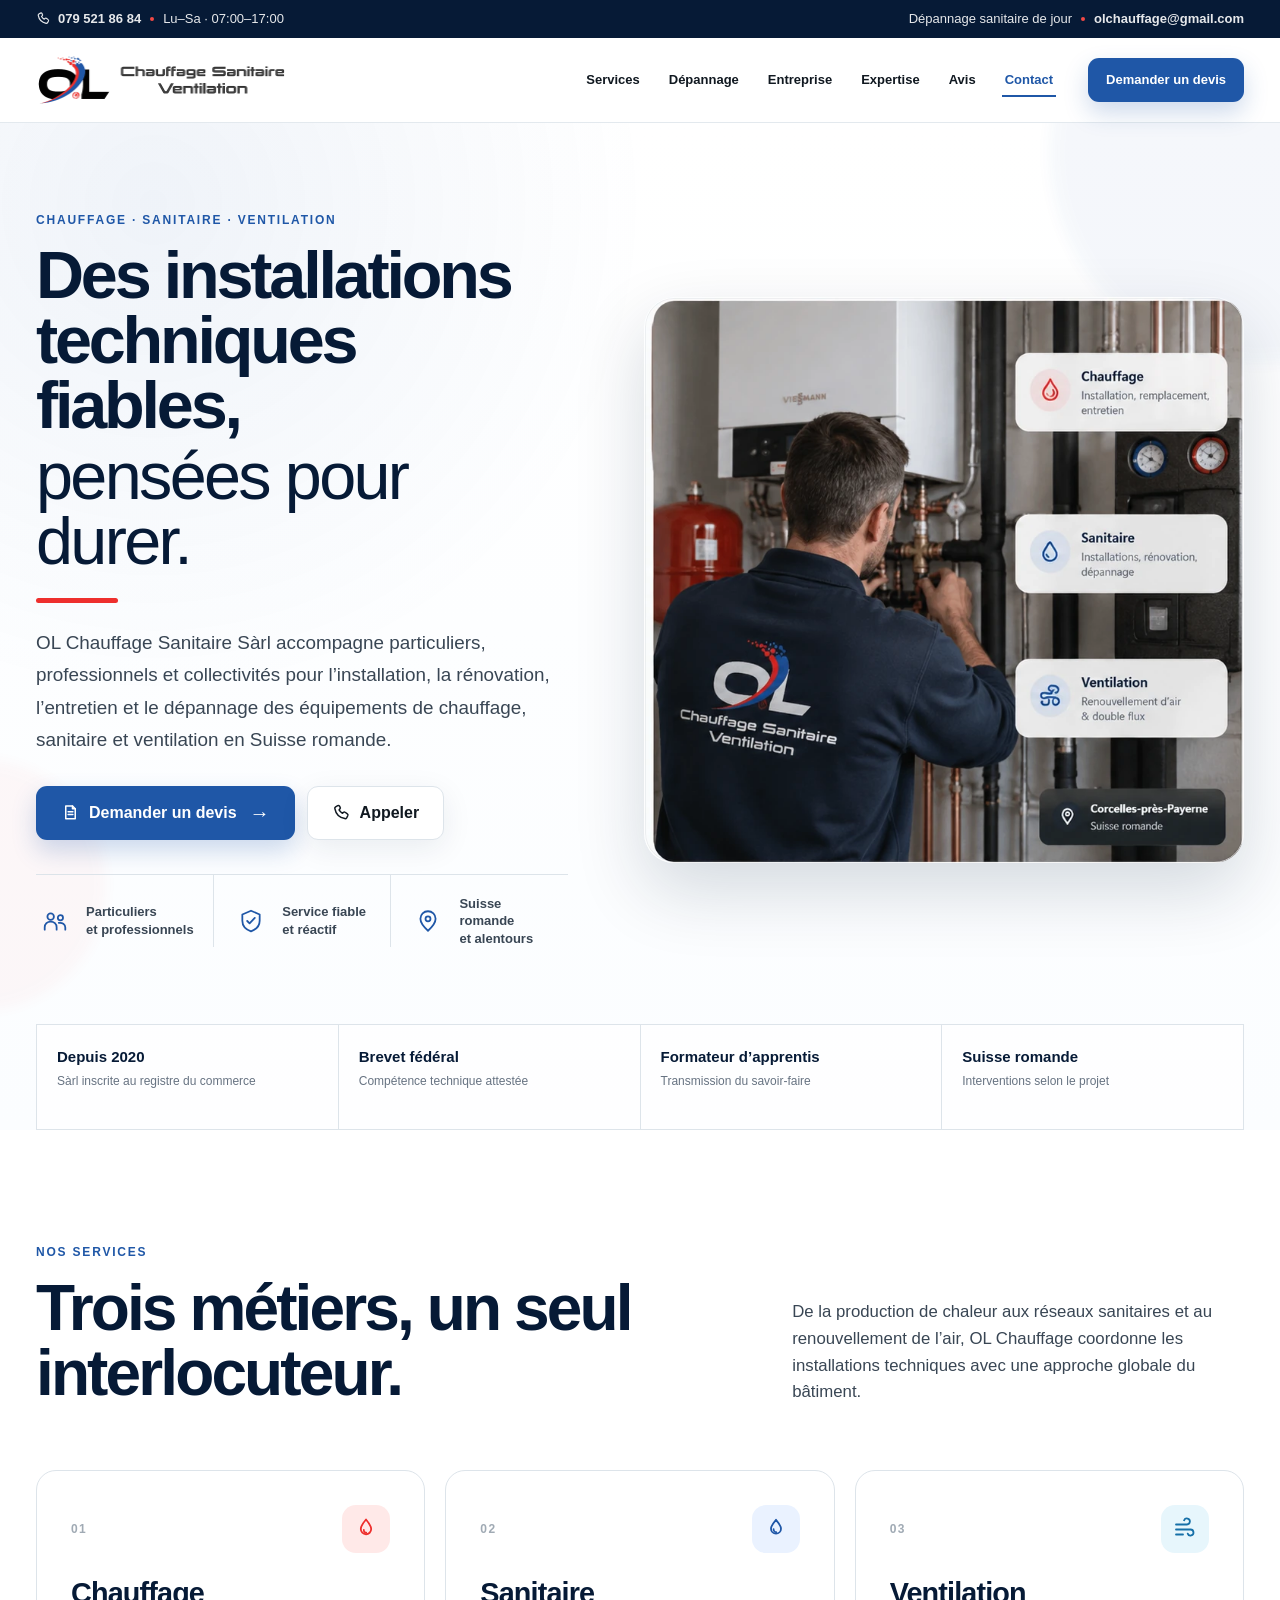
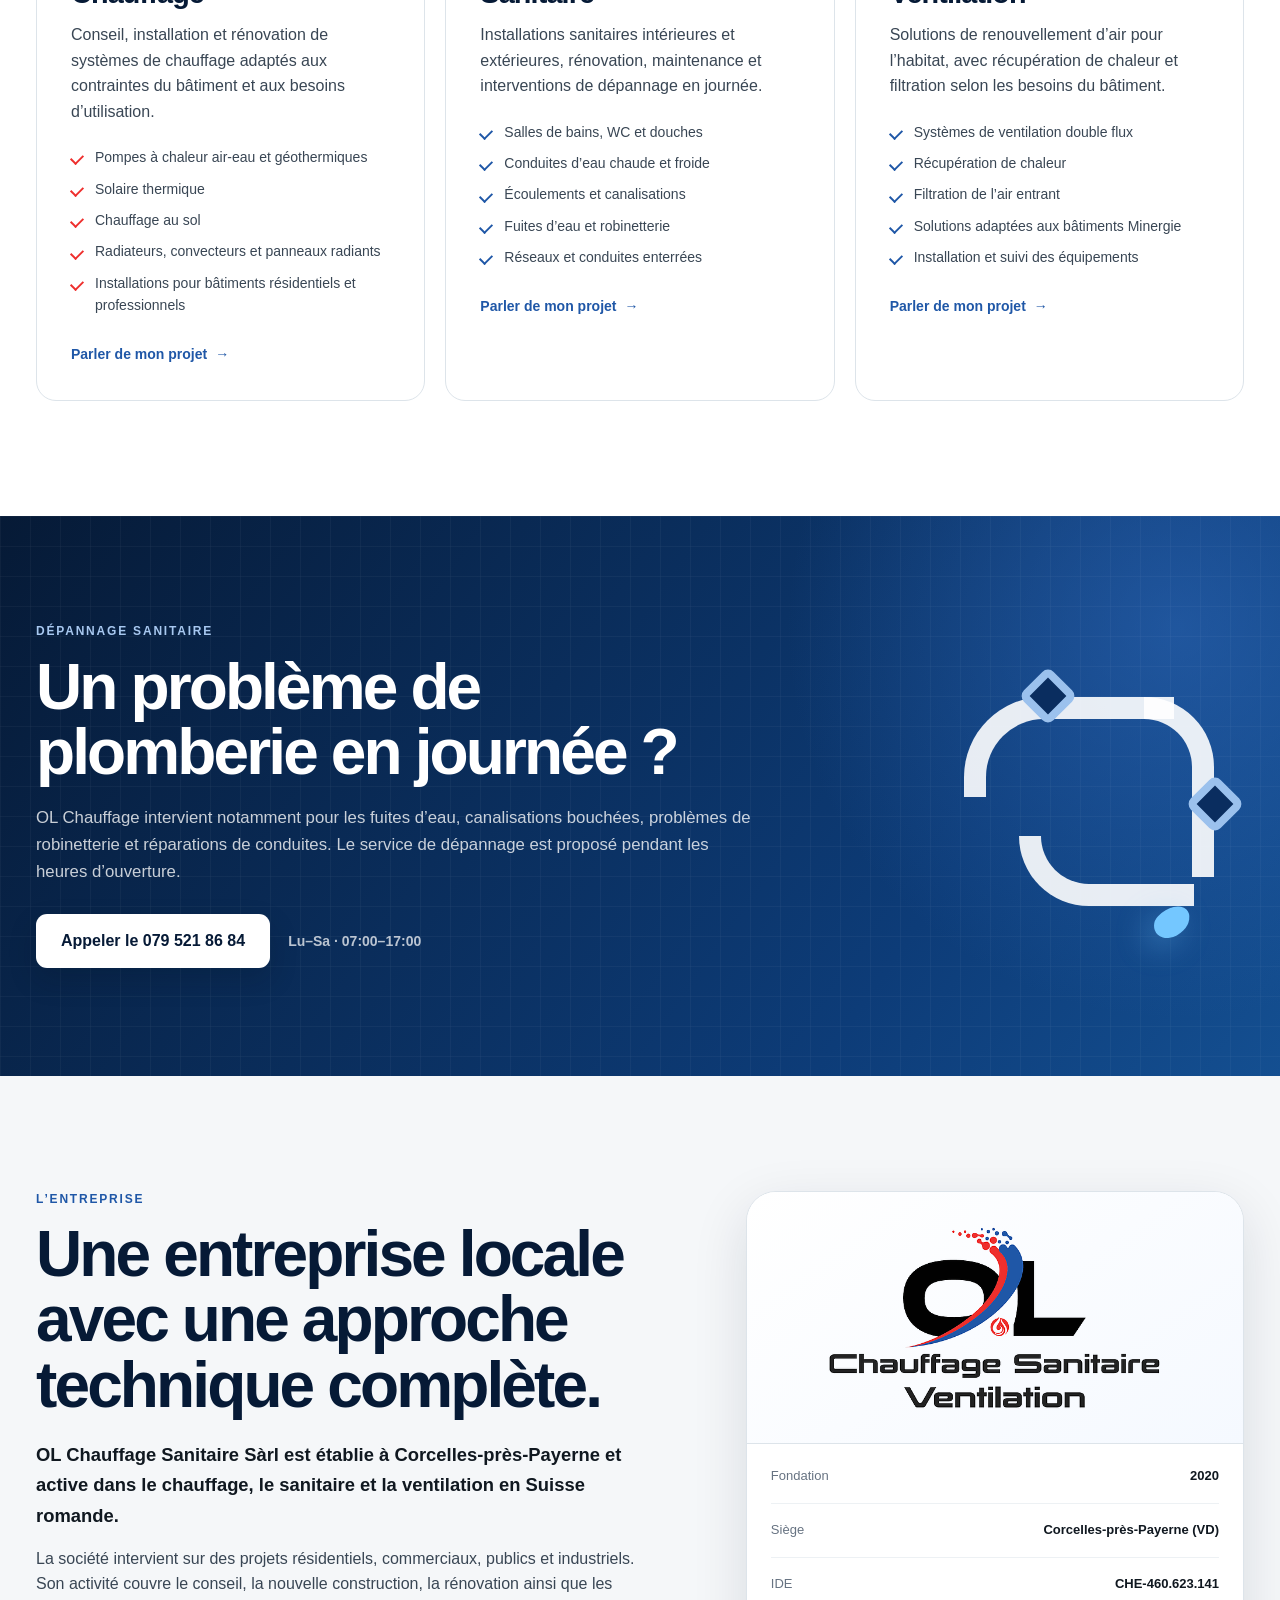
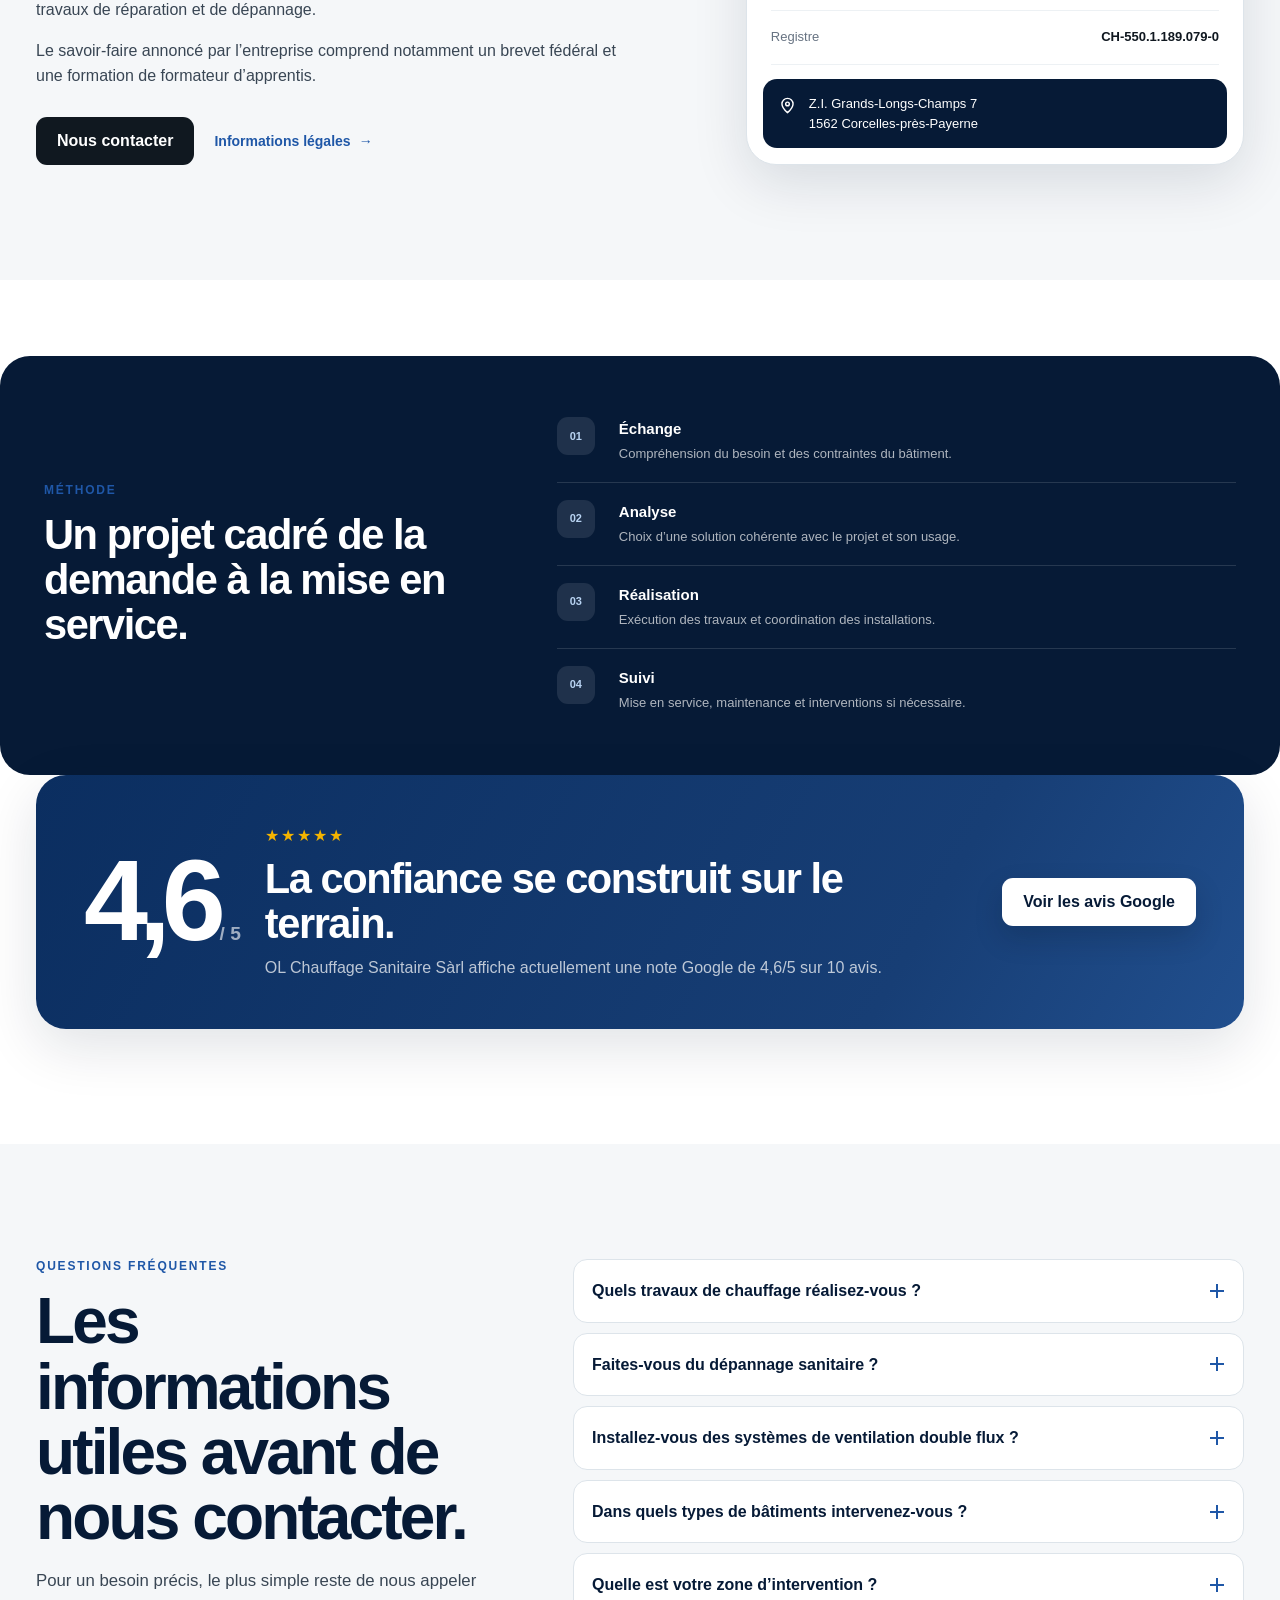
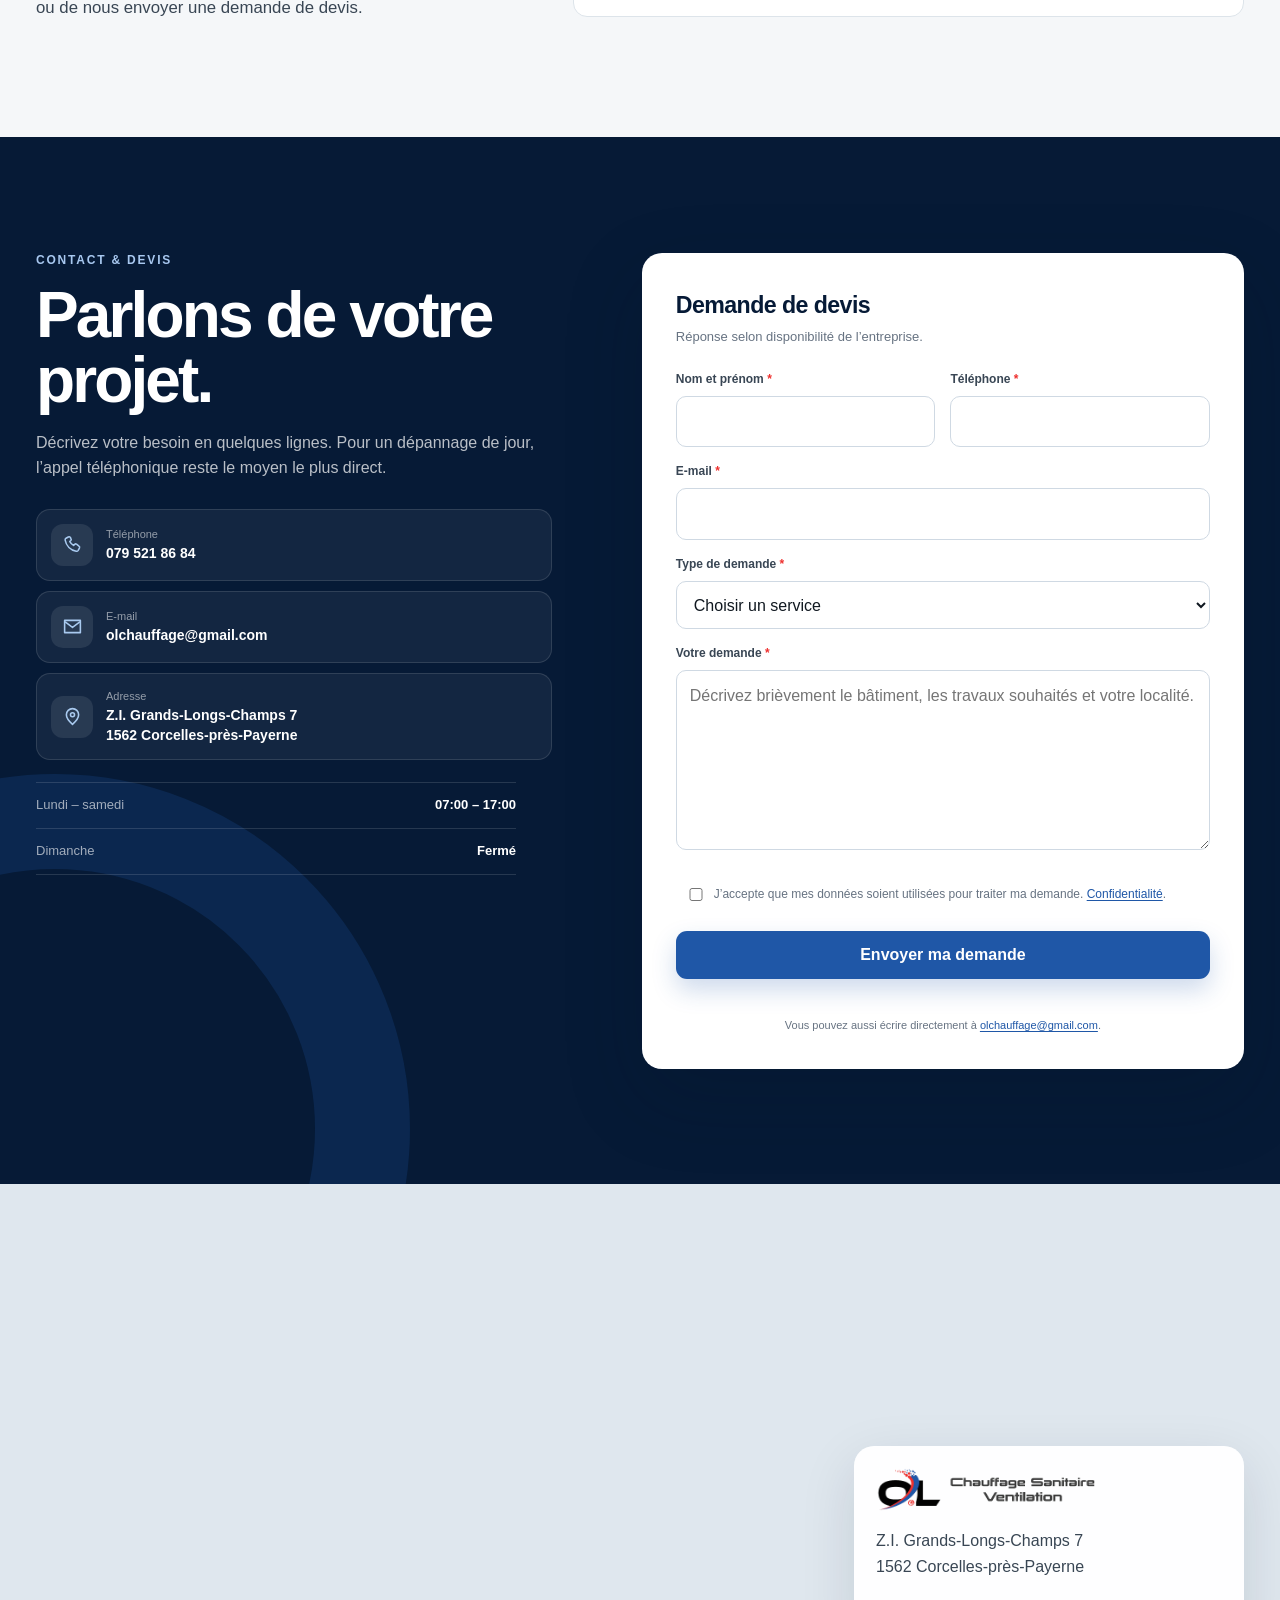
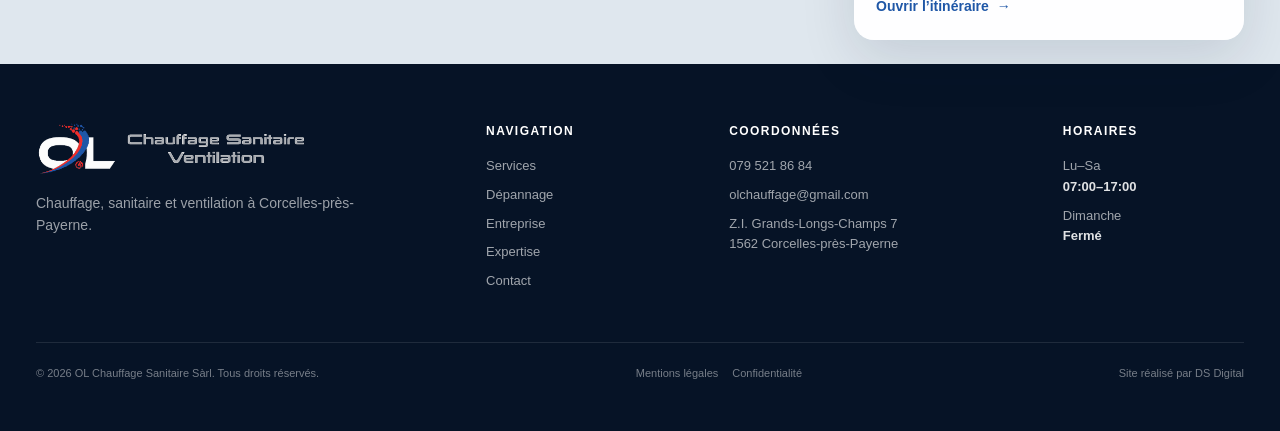
==== index.html @ 88fba12f "Update index.html" ====
<!doctype html>
<html lang="fr-CH">
<head>
  <meta charset="utf-8">
  <meta name="viewport" content="width=device-width, initial-scale=1">

  <title>OL Chauffage Sanitaire Sàrl | Chauffage, sanitaire & ventilation à Corcelles-près-Payerne</title>
  <meta name="description" content="OL Chauffage Sanitaire Sàrl à Corcelles-près-Payerne : chauffage, sanitaire, ventilation, pompes à chaleur, dépannage sanitaire et systèmes double flux. Demandez un devis.">
  <meta name="robots" content="index,follow,max-image-preview:large">
  <meta name="theme-color" content="#0a2d5f">
  <link rel="canonical" href="https://www.olchauffage.com/">

  <meta property="og:type" content="website">
  <meta property="og:locale" content="fr_CH">
  <meta property="og:site_name" content="OL Chauffage Sanitaire Sàrl">
  <meta property="og:title" content="OL Chauffage Sanitaire Sàrl | Chauffage, sanitaire & ventilation">
  <meta property="og:description" content="Entreprise de chauffage, sanitaire et ventilation à Corcelles-près-Payerne. Devis, installation, rénovation, entretien et dépannage de jour.">
  <meta property="og:url" content="https://www.olchauffage.com/">
  <meta property="og:image" content="https://www.olchauffage.com/assets/images/og-image.jpg">
  <meta property="og:image:width" content="1200">
  <meta property="og:image:height" content="630">
  <meta property="og:image:alt" content="OL Chauffage Sanitaire Sàrl — chauffage, sanitaire et ventilation">
  <meta name="twitter:card" content="summary_large_image">

  <link rel="icon" href="favicon.ico" sizes="any">
  <link rel="icon" type="image/png" sizes="32x32" href="favicon-32x32.png">
  <link rel="icon" type="image/png" sizes="16x16" href="favicon-16x16.png">
  <link rel="apple-touch-icon" href="apple-touch-icon.png">
  <link rel="manifest" href="site.webmanifest">

  <link rel="stylesheet" href="style.css">

  <script type="application/ld+json">
  {
    "@context": "https://schema.org",
    "@type": "HVACBusiness",
    "name": "OL Chauffage Sanitaire Sàrl",
    "legalName": "OL Chauffage et Sanitaire Sàrl",
    "url": "https://www.olchauffage.com/",
    "logo": "https://www.olchauffage.com/assets/images/logo-ol.png",
    "image": "https://www.olchauffage.com/assets/images/og-image.jpg",
    "telephone": "+41795218684",
    "email": "olchauffage@gmail.com",
    "foundingDate": "2020",
    "address": {
      "@type": "PostalAddress",
      "streetAddress": "Z.I. Grands-Longs-Champs 7",
      "postalCode": "1562",
      "addressLocality": "Corcelles-près-Payerne",
      "addressRegion": "VD",
      "addressCountry": "CH"
    },
    "areaServed": {
      "@type": "AdministrativeArea",
      "name": "Suisse romande"
    },
    "openingHoursSpecification": [
      {
        "@type": "OpeningHoursSpecification",
        "dayOfWeek": ["Monday","Tuesday","Wednesday","Thursday","Friday","Saturday"],
        "opens": "07:00",
        "closes": "17:00"
      }
    ],
    "knowsAbout": [
      "Chauffage",
      "Sanitaire",
      "Ventilation",
      "Pompes à chaleur",
      "Solaire thermique",
      "Chauffage au sol",
      "Ventilation double flux",
      "Dépannage sanitaire"
    ],
    "sameAs": [
      "https://www.google.com/maps/search/?api=1&query=OL+Chauffage+Sanitaire+S%C3%A0rl+Corcelles-pr%C3%A8s-Payerne"
    ]
  }
  </script>
</head>

<body>
  <a class="skip-link" href="#contenu">Aller au contenu</a>

  <div class="utility-bar" aria-label="Informations rapides">
    <div class="container utility-bar__inner">
      <div class="utility-bar__group">
        <a href="tel:+41795218684" class="utility-bar__link">
          <svg viewBox="0 0 24 24" aria-hidden="true"><path d="M7.2 3.4 4.6 4.8c-.8.5-1.2 1.4-1 2.3 1.2 6.4 6.2 11.4 12.6 12.6.9.2 1.8-.2 2.3-1l1.4-2.6c.4-.8.2-1.8-.5-2.3l-2.8-2.1c-.6-.5-1.5-.4-2.1.1l-1.3 1.2a12 12 0 0 1-4.3-4.3l1.2-1.3c.5-.6.6-1.5.1-2.1L9.5 3.9c-.5-.7-1.5-.9-2.3-.5Z"/></svg>
          079 521 86 84
        </a>
        <span class="utility-bar__dot" aria-hidden="true"></span>
        <span>Lu–Sa · 07:00–17:00</span>
      </div>
      <div class="utility-bar__group utility-bar__group--right">
        <span>Dépannage sanitaire de jour</span>
        <span class="utility-bar__dot" aria-hidden="true"></span>
        <a class="utility-bar__link" href="mailto:olchauffage@gmail.com">olchauffage@gmail.com</a>
      </div>
    </div>
  </div>

  <header class="site-header" id="siteHeader">
    <div class="container site-header__inner">
      <a class="brand" href="#accueil" aria-label="OL Chauffage Sanitaire Sàrl — accueil">
        <img src="assets/images/logo-ol-horizontal.png" alt="OL Chauffage Sanitaire Ventilation" width="1016" height="200">
      </a>

      <nav class="main-nav" id="mainNav" aria-label="Navigation principale">
        <ul class="main-nav__list">
          <li><a class="main-nav__link" href="#services">Services</a></li>
          <li><a class="main-nav__link" href="#depannage">Dépannage</a></li>
          <li><a class="main-nav__link" href="#entreprise">Entreprise</a></li>
          <li><a class="main-nav__link" href="#expertise">Expertise</a></li>
          <li><a class="main-nav__link" href="#avis">Avis</a></li>
          <li><a class="main-nav__link" href="#contact">Contact</a></li>
        </ul>
        <a class="btn btn--primary main-nav__cta" href="#contact">Demander un devis</a>
      </nav>

      <button class="menu-button" id="menuButton" type="button" aria-label="Ouvrir le menu" aria-expanded="false" aria-controls="mainNav">
        <span></span><span></span><span></span>
      </button>
    </div>
  </header>
  <div class="menu-overlay" id="menuOverlay" hidden></div>

  <main id="contenu">
    <section class="hero" id="accueil">
      <div class="hero__glow hero__glow--blue" aria-hidden="true"></div>
      <div class="hero__glow hero__glow--red" aria-hidden="true"></div>
      <div class="container hero__grid">
        <div class="hero__content reveal is-visible">
          <p class="eyebrow">Chauffage · Sanitaire · Ventilation</p>
          <h1><span>Des installations techniques fiables,</span><em>pensées pour durer.</em></h1>
          <span class="hero__accent" aria-hidden="true"></span>
          <p class="hero__lead">
            OL Chauffage Sanitaire Sàrl accompagne particuliers, professionnels et collectivités pour l’installation, la rénovation, l’entretien et le dépannage des équipements de chauffage, sanitaire et ventilation en Suisse romande.
          </p>

          <div class="hero__actions">
            <a class="btn btn--primary btn--lg" href="#contact">
              <svg viewBox="0 0 24 24" aria-hidden="true"><path d="M6 3.8h8.5L18 7.3V20H6V3.8Z"/><path d="M14.5 3.8v3.5H18"/><path d="M9 11h6M9 14.5h6"/></svg>
              Demander un devis
              <span class="btn__arrow" aria-hidden="true">→</span>
            </a>
            <a class="btn btn--secondary btn--lg" href="tel:+41795218684">
              <svg viewBox="0 0 24 24" aria-hidden="true"><path d="M7.2 3.4 4.6 4.8c-.8.5-1.2 1.4-1 2.3 1.2 6.4 6.2 11.4 12.6 12.6.9.2 1.8-.2 2.3-1l1.4-2.6c.4-.8.2-1.8-.5-2.3l-2.8-2.1c-.6-.5-1.5-.4-2.1.1l-1.3 1.2a12 12 0 0 1-4.3-4.3l1.2-1.3c.5-.6.6-1.5.1-2.1L9.5 3.9c-.5-.7-1.5-.9-2.3-.5Z"/></svg>
              Appeler
            </a>
          </div>

          <div class="hero__benefits" aria-label="Points forts">
            <div class="hero-benefit">
              <span class="hero-benefit__icon" aria-hidden="true"><svg viewBox="0 0 24 24"><circle cx="8" cy="8" r="3"/><path d="M2.5 20v-2.2c0-3 2.4-5.3 5.5-5.3s5.5 2.3 5.5 5.3V20"/><circle cx="17" cy="9" r="2.4"/><path d="M15.5 13.8c3.2-.6 6 1.3 6 4.2V20"/></svg></span>
              <span>Particuliers<br>et professionnels</span>
            </div>
            <div class="hero-benefit">
              <span class="hero-benefit__icon" aria-hidden="true"><svg viewBox="0 0 24 24"><path d="M12 2.5 20 6v5.7c0 4.6-3 8-8 9.8-5-1.8-8-5.2-8-9.8V6l8-3.5Z"/><path d="m8.5 12 2.2 2.2 4.8-5"/></svg></span>
              <span>Service fiable<br>et réactif</span>
            </div>
            <div class="hero-benefit">
              <span class="hero-benefit__icon" aria-hidden="true"><svg viewBox="0 0 24 24"><path d="M12 21s7-6.2 7-11a7 7 0 1 0-14 0c0 4.8 7 11 7 11Z"/><circle cx="12" cy="10" r="2.3"/></svg></span>
              <span>Suisse romande<br>et alentours</span>
            </div>
          </div>
        </div>

        <div class="hero-visual reveal is-visible">
          <figure class="hero-visual__photo">
            <img src="assets/images/hero-ol-technicien.webp" alt="Technicien OL Chauffage intervenant sur une installation de chauffage" width="790" height="745" fetchpriority="high">
          </figure>
        </div>
      </div>

      <div class="container trust-strip reveal">
        <div class="trust-strip__item">
          <strong>Depuis 2020</strong>
          <span>Sàrl inscrite au registre du commerce</span>
        </div>
        <div class="trust-strip__item">
          <strong>Brevet fédéral</strong>
          <span>Compétence technique attestée</span>
        </div>
        <div class="trust-strip__item">
          <strong>Formateur d’apprentis</strong>
          <span>Transmission du savoir-faire</span>
        </div>
        <div class="trust-strip__item">
          <strong>Suisse romande</strong>
          <span>Interventions selon le projet</span>
        </div>
      </div>
    </section>

    <section class="section services" id="services">
      <div class="container">
        <header class="section-head section-head--split reveal">
          <div>
            <p class="eyebrow">Nos services</p>
            <h2>Trois métiers, un seul interlocuteur.</h2>
          </div>
          <p>De la production de chaleur aux réseaux sanitaires et au renouvellement de l’air, OL Chauffage coordonne les installations techniques avec une approche globale du bâtiment.</p>
        </header>

        <div class="service-grid">
          <article class="service-card service-card--heat reveal">
            <div class="service-card__top">
              <span class="service-card__number">01</span>
              <span class="service-card__icon" aria-hidden="true">
                <svg viewBox="0 0 24 24"><path d="M12 2.5c3.4 4.1 5.2 7 5.2 9.6A5.2 5.2 0 0 1 6.8 12c0-2.6 1.8-5.5 5.2-9.5Z"/><path d="M9.8 13a2.5 2.5 0 0 0 2.4 2.7"/></svg>
              </span>
            </div>
            <h3>Chauffage</h3>
            <p>Conseil, installation et rénovation de systèmes de chauffage adaptés aux contraintes du bâtiment et aux besoins d’utilisation.</p>
            <ul class="check-list">
              <li>Pompes à chaleur air-eau et géothermiques</li>
              <li>Solaire thermique</li>
              <li>Chauffage au sol</li>
              <li>Radiateurs, convecteurs et panneaux radiants</li>
              <li>Installations pour bâtiments résidentiels et professionnels</li>
            </ul>
            <a class="text-link js-service-link" href="#contact" data-service="Chauffage">Parler de mon projet <span aria-hidden="true">→</span></a>
          </article>

          <article class="service-card service-card--water reveal">
            <div class="service-card__top">
              <span class="service-card__number">02</span>
              <span class="service-card__icon" aria-hidden="true">
                <svg viewBox="0 0 24 24"><path d="M12 2.8c3.1 3.7 5 6.5 5 8.9a5 5 0 0 1-10 0c0-2.4 1.9-5.2 5-8.9Z"/><path d="M9.6 12.2a2.7 2.7 0 0 0 2.6 3"/></svg>
              </span>
            </div>
            <h3>Sanitaire</h3>
            <p>Installations sanitaires intérieures et extérieures, rénovation, maintenance et interventions de dépannage en journée.</p>
            <ul class="check-list">
              <li>Salles de bains, WC et douches</li>
              <li>Conduites d’eau chaude et froide</li>
              <li>Écoulements et canalisations</li>
              <li>Fuites d’eau et robinetterie</li>
              <li>Réseaux et conduites enterrées</li>
            </ul>
            <a class="text-link js-service-link" href="#contact" data-service="Sanitaire">Parler de mon projet <span aria-hidden="true">→</span></a>
          </article>

          <article class="service-card service-card--air reveal">
            <div class="service-card__top">
              <span class="service-card__number">03</span>
              <span class="service-card__icon" aria-hidden="true">
                <svg viewBox="0 0 24 24"><path d="M3 7.5h10.8a3 3 0 1 0-2.7-4.2"/><path d="M3 12.5h14.5a3 3 0 1 1-2.8 4.1"/><path d="M3 17.5h7"/></svg>
              </span>
            </div>
            <h3>Ventilation</h3>
            <p>Solutions de renouvellement d’air pour l’habitat, avec récupération de chaleur et filtration selon les besoins du bâtiment.</p>
            <ul class="check-list">
              <li>Systèmes de ventilation double flux</li>
              <li>Récupération de chaleur</li>
              <li>Filtration de l’air entrant</li>
              <li>Solutions adaptées aux bâtiments Minergie</li>
              <li>Installation et suivi des équipements</li>
            </ul>
            <a class="text-link js-service-link" href="#contact" data-service="Ventilation">Parler de mon projet <span aria-hidden="true">→</span></a>
          </article>
        </div>
      </div>
    </section>

    <section class="emergency" id="depannage">
      <div class="container emergency__grid">
        <div class="emergency__content reveal">
          <p class="eyebrow eyebrow--light">Dépannage sanitaire</p>
          <h2>Un problème de plomberie en journée&nbsp;?</h2>
          <p>OL Chauffage intervient notamment pour les fuites d’eau, canalisations bouchées, problèmes de robinetterie et réparations de conduites. Le service de dépannage est proposé pendant les heures d’ouverture.</p>
          <div class="emergency__actions">
            <a class="btn btn--white btn--lg" href="tel:+41795218684">Appeler le 079 521 86 84</a>
            <span>Lu–Sa · 07:00–17:00</span>
          </div>
        </div>
        <div class="emergency__visual reveal" aria-hidden="true">
          <div class="pipe-diagram">
            <span class="pipe pipe--a"></span>
            <span class="pipe pipe--b"></span>
            <span class="pipe pipe--c"></span>
            <span class="pipe-joint pipe-joint--1"></span>
            <span class="pipe-joint pipe-joint--2"></span>
            <span class="water-drop"></span>
          </div>
        </div>
      </div>
    </section>

    <section class="section about" id="entreprise">
      <div class="container about__grid">
        <div class="about__content reveal">
          <p class="eyebrow">L’entreprise</p>
          <h2>Une entreprise locale avec une approche technique complète.</h2>
          <p class="lead">OL Chauffage Sanitaire Sàrl est établie à Corcelles-près-Payerne et active dans le chauffage, le sanitaire et la ventilation en Suisse romande.</p>
          <p>La société intervient sur des projets résidentiels, commerciaux, publics et industriels. Son activité couvre le conseil, la nouvelle construction, la rénovation ainsi que les travaux de réparation et de dépannage.</p>
          <p>Le savoir-faire annoncé par l’entreprise comprend notamment un brevet fédéral et une formation de formateur d’apprentis.</p>
          <div class="about__actions">
            <a class="btn btn--dark" href="#contact">Nous contacter</a>
            <a class="text-link" href="mentions-legales.html">Informations légales <span aria-hidden="true">→</span></a>
          </div>
        </div>

        <aside class="company-card reveal" aria-label="Informations sur l'entreprise">
          <div class="company-card__logo">
            <img src="assets/images/logo-ol.png" alt="OL Chauffage Sanitaire Ventilation" width="577" height="320" loading="lazy">
          </div>
          <dl class="company-card__facts">
            <div><dt>Fondation</dt><dd>2020</dd></div>
            <div><dt>Siège</dt><dd>Corcelles-près-Payerne (VD)</dd></div>
            <div><dt>IDE</dt><dd>CHE-460.623.141</dd></div>
            <div><dt>Registre</dt><dd>CH-550.1.189.079-0</dd></div>
          </dl>
          <a class="company-card__address" href="https://www.google.com/maps/search/?api=1&query=Z.I.+Grands-Longs-Champs+7,+1562+Corcelles-pr%C3%A8s-Payerne" target="_blank" rel="noopener">
            <svg viewBox="0 0 24 24" aria-hidden="true"><path d="M12 21s7-6.2 7-11a7 7 0 1 0-14 0c0 4.8 7 11 7 11Z"/><circle cx="12" cy="10" r="2.3"/></svg>
            <span>Z.I. Grands-Longs-Champs 7<br>1562 Corcelles-près-Payerne</span>
          </a>
        </aside>
      </div>
    </section>

        <div class="process reveal">
          <div class="process__intro">
            <p class="eyebrow">Méthode</p>
            <h3>Un projet cadré de la demande à la mise en service.</h3>
          </div>
          <ol class="process__steps">
            <li><span>01</span><div><strong>Échange</strong><p>Compréhension du besoin et des contraintes du bâtiment.</p></div></li>
            <li><span>02</span><div><strong>Analyse</strong><p>Choix d’une solution cohérente avec le projet et son usage.</p></div></li>
            <li><span>03</span><div><strong>Réalisation</strong><p>Exécution des travaux et coordination des installations.</p></div></li>
            <li><span>04</span><div><strong>Suivi</strong><p>Mise en service, maintenance et interventions si nécessaire.</p></div></li>
          </ol>
        </div>
      </div>
    </section>

    <section class="section review-section" id="avis">
      <div class="container review-panel reveal">
        <div class="review-panel__score" aria-label="Note Google de 4,6 sur 5">
          <span class="review-panel__number">4,6</span>
          <span class="review-panel__outof">/ 5</span>
        </div>
        <div class="review-panel__content">
          <span class="review-panel__stars" aria-hidden="true">★★★★★</span>
          <h2>La confiance se construit sur le terrain.</h2>
          <p>OL Chauffage Sanitaire Sàrl affiche actuellement une note Google de 4,6/5 sur 10 avis.</p>
        </div>
        <a class="btn btn--white" href="https://www.google.com/maps/search/?api=1&query=OL+Chauffage+Sanitaire+S%C3%A0rl+Corcelles-pr%C3%A8s-Payerne" target="_blank" rel="noopener">Voir les avis Google</a>
      </div>
    </section>

    <section class="section faq" id="faq">
      <div class="container faq__grid">
        <header class="section-head faq__head reveal">
          <p class="eyebrow">Questions fréquentes</p>
          <h2>Les informations utiles avant de nous contacter.</h2>
          <p>Pour un besoin précis, le plus simple reste de nous appeler ou de nous envoyer une demande de devis.</p>
        </header>

        <div class="faq__list reveal">
          <details>
            <summary>Quels travaux de chauffage réalisez-vous&nbsp;?</summary>
            <p>L’entreprise propose notamment des pompes à chaleur air-eau ou géothermiques, du solaire thermique ainsi que différents systèmes de distribution de chaleur comme le chauffage au sol et les radiateurs.</p>
          </details>
          <details>
            <summary>Faites-vous du dépannage sanitaire&nbsp;?</summary>
            <p>Oui. OL Chauffage indique intervenir pour les fuites d’eau, canalisations bouchées, problèmes de robinetterie et réparations de conduites, principalement en journée pendant les horaires d’ouverture.</p>
          </details>
          <details>
            <summary>Installez-vous des systèmes de ventilation double flux&nbsp;?</summary>
            <p>Oui. L’entreprise propose des systèmes double flux avec récupération de chaleur, notamment pour des bâtiments répondant aux exigences Minergie.</p>
          </details>
          <details>
            <summary>Dans quels types de bâtiments intervenez-vous&nbsp;?</summary>
            <p>Les domaines annoncés couvrent les bâtiments résidentiels, commerciaux, publics et les installations industrielles.</p>
          </details>
          <details>
            <summary>Quelle est votre zone d’intervention&nbsp;?</summary>
            <p>L’entreprise se présente comme active en Suisse romande. La faisabilité d’une intervention dépend du type et de la localisation du projet.</p>
          </details>
        </div>
      </div>
    </section>

    <section class="contact" id="contact">
      <div class="container contact__grid">
        <div class="contact__info reveal">
          <p class="eyebrow eyebrow--light">Contact & devis</p>
          <h2>Parlons de votre projet.</h2>
          <p>Décrivez votre besoin en quelques lignes. Pour un dépannage de jour, l’appel téléphonique reste le moyen le plus direct.</p>

          <div class="contact-cards">
            <a class="contact-card" href="tel:+41795218684">
              <span class="contact-card__icon" aria-hidden="true">
                <svg viewBox="0 0 24 24"><path d="M7.2 3.4 4.6 4.8c-.8.5-1.2 1.4-1 2.3 1.2 6.4 6.2 11.4 12.6 12.6.9.2 1.8-.2 2.3-1l1.4-2.6c.4-.8.2-1.8-.5-2.3l-2.8-2.1c-.6-.5-1.5-.4-2.1.1l-1.3 1.2a12 12 0 0 1-4.3-4.3l1.2-1.3c.5-.6.6-1.5.1-2.1L9.5 3.9c-.5-.7-1.5-.9-2.3-.5Z"/></svg>
              </span>
              <span><small>Téléphone</small><strong>079 521 86 84</strong></span>
            </a>
            <a class="contact-card" href="mailto:olchauffage@gmail.com">
              <span class="contact-card__icon" aria-hidden="true">
                <svg viewBox="0 0 24 24"><path d="M3 5h18v14H3Z"/><path d="m4 7 8 6 8-6"/></svg>
              </span>
              <span><small>E-mail</small><strong>olchauffage@gmail.com</strong></span>
            </a>
            <a class="contact-card" href="https://www.google.com/maps/search/?api=1&query=Z.I.+Grands-Longs-Champs+7,+1562+Corcelles-pr%C3%A8s-Payerne" target="_blank" rel="noopener">
              <span class="contact-card__icon" aria-hidden="true">
                <svg viewBox="0 0 24 24"><path d="M12 21s7-6.2 7-11a7 7 0 1 0-14 0c0 4.8 7 11 7 11Z"/><circle cx="12" cy="10" r="2.3"/></svg>
              </span>
              <span><small>Adresse</small><strong>Z.I. Grands-Longs-Champs 7<br>1562 Corcelles-près-Payerne</strong></span>
            </a>
          </div>

          <div class="opening-hours">
            <div><span>Lundi – samedi</span><strong>07:00 – 17:00</strong></div>
            <div><span>Dimanche</span><strong>Fermé</strong></div>
          </div>
        </div>

        <div class="contact__form-wrap reveal">
          <form class="contact-form" id="quoteForm" action="contact.php" method="post" novalidate>
            <div class="contact-form__header">
              <span>Demande de devis</span>
              <p>Réponse selon disponibilité de l’entreprise.</p>
            </div>

            <div class="form-grid">
              <div class="field">
                <label for="name">Nom et prénom <span aria-hidden="true">*</span></label>
                <input id="name" name="name" type="text" autocomplete="name" required maxlength="120">
              </div>
              <div class="field">
                <label for="phone">Téléphone <span aria-hidden="true">*</span></label>
                <input id="phone" name="phone" type="tel" autocomplete="tel" required maxlength="40">
              </div>
              <div class="field field--full">
                <label for="email">E-mail <span aria-hidden="true">*</span></label>
                <input id="email" name="email" type="email" autocomplete="email" required maxlength="160">
              </div>
              <div class="field field--full">
                <label for="service">Type de demande <span aria-hidden="true">*</span></label>
                <select id="service" name="service" required>
                  <option value="">Choisir un service</option>
                  <option value="Chauffage">Chauffage</option>
                  <option value="Sanitaire">Sanitaire</option>
                  <option value="Ventilation">Ventilation</option>
                  <option value="Dépannage sanitaire">Dépannage sanitaire</option>
                  <option value="Autre">Autre</option>
                </select>
              </div>
              <div class="field field--full">
                <label for="message">Votre demande <span aria-hidden="true">*</span></label>
                <textarea id="message" name="message" rows="6" required maxlength="3000" placeholder="Décrivez brièvement le bâtiment, les travaux souhaités et votre localité."></textarea>
              </div>
            </div>

            <div class="hp-field" aria-hidden="true">
              <label for="website">Ne pas remplir ce champ</label>
              <input id="website" name="website" type="text" tabindex="-1" autocomplete="off">
            </div>

            <label class="consent">
              <input type="checkbox" name="privacy" value="1" required>
              <span>J’accepte que mes données soient utilisées pour traiter ma demande. <a href="politique-confidentialite.html">Confidentialité</a>.</span>
            </label>

            <button class="btn btn--primary btn--full" type="submit" id="submitButton">Envoyer ma demande</button>
            <p class="form-status" id="formStatus" role="status" aria-live="polite"></p>
            <p class="form-note">Vous pouvez aussi écrire directement à <a href="mailto:olchauffage@gmail.com">olchauffage@gmail.com</a>.</p>
          </form>
        </div>
      </div>
    </section>

    <section class="map-section" aria-label="Localisation">
      <div class="map-section__frame">
        <iframe
          title="OL Chauffage Sanitaire Sàrl à Corcelles-près-Payerne"
          src="https://www.google.com/maps?q=Z.I.%20Grands-Longs-Champs%207,%201562%20Corcelles-pr%C3%A8s-Payerne&output=embed"
          loading="lazy"
          referrerpolicy="no-referrer-when-downgrade"
          allowfullscreen>
        </iframe>
      </div>
      <div class="container map-section__card-wrap">
        <div class="map-card reveal">
          <img src="assets/images/logo-ol-horizontal.png" alt="OL Chauffage Sanitaire Ventilation" width="1016" height="200" loading="lazy">
          <p>Z.I. Grands-Longs-Champs 7<br>1562 Corcelles-près-Payerne</p>
          <a class="text-link" href="https://www.google.com/maps/dir/?api=1&destination=Z.I.+Grands-Longs-Champs+7,+1562+Corcelles-pr%C3%A8s-Payerne" target="_blank" rel="noopener">Ouvrir l’itinéraire <span aria-hidden="true">→</span></a>
        </div>
      </div>
    </section>
  </main>

  <footer class="footer">
    <div class="container footer__grid">
      <div class="footer__brand">
        <img src="assets/images/logo-ol-horizontal-blanc.png" alt="OL Chauffage Sanitaire Ventilation" width="1016" height="200" loading="lazy">
        <p>Chauffage, sanitaire et ventilation à Corcelles-près-Payerne.</p>
      </div>

      <div class="footer__column">
        <h2>Navigation</h2>
        <a href="#services">Services</a>
        <a href="#depannage">Dépannage</a>
        <a href="#entreprise">Entreprise</a>
        <a href="#expertise">Expertise</a>
        <a href="#contact">Contact</a>
      </div>

      <div class="footer__column">
        <h2>Coordonnées</h2>
        <a href="tel:+41795218684">079 521 86 84</a>
        <a href="mailto:olchauffage@gmail.com">olchauffage@gmail.com</a>
        <p>Z.I. Grands-Longs-Champs 7<br>1562 Corcelles-près-Payerne</p>
      </div>

      <div class="footer__column">
        <h2>Horaires</h2>
        <p>Lu–Sa<br><strong>07:00–17:00</strong></p>
        <p>Dimanche<br><strong>Fermé</strong></p>
      </div>
    </div>

    <div class="container footer__bottom">
      <p>© <span id="year">2026</span> OL Chauffage Sanitaire Sàrl. Tous droits réservés.</p>
      <div class="footer__legal">
        <a href="mentions-legales.html">Mentions légales</a>
        <a href="politique-confidentialite.html">Confidentialité</a>
      </div>
      <p class="footer__credit">Site réalisé par <a href="https://ds-digital.ch" target="_blank" rel="noopener">DS Digital</a></p>
    </div>
  </footer>

  <div class="mobile-actions" aria-label="Actions rapides">
    <a href="tel:+41795218684" class="mobile-actions__call">
      <svg viewBox="0 0 24 24" aria-hidden="true"><path d="M7.2 3.4 4.6 4.8c-.8.5-1.2 1.4-1 2.3 1.2 6.4 6.2 11.4 12.6 12.6.9.2 1.8-.2 2.3-1l1.4-2.6c.4-.8.2-1.8-.5-2.3l-2.8-2.1c-.6-.5-1.5-.4-2.1.1l-1.3 1.2a12 12 0 0 1-4.3-4.3l1.2-1.3c.5-.6.6-1.5.1-2.1L9.5 3.9c-.5-.7-1.5-.9-2.3-.5Z"/></svg>
      Appeler
    </a>
    <a href="#contact" class="mobile-actions__quote">Devis</a>
  </div>

  <script src="script.js" defer></script>
</body>
</html>
---- style.css ----
/* ============================================================
   OL Chauffage Sanitaire Sàrl
   Refonte premium — mobile first, sans framework
   ============================================================ */

:root {
  --blue-950: #061a36;
  --blue-900: #0a2d5f;
  --blue-800: #123e79;
  --blue-700: #1f57a7;
  --blue-600: #2b68bb;
  --blue-100: #eaf2ff;
  --blue-50: #f5f9ff;
  --red-700: #c91f22;
  --red-600: #ee2f2d;
  --red-500: #f34845;
  --red-100: #ffe9e8;
  --ink: #101820;
  --ink-soft: #394654;
  --muted: #677382;
  --line: #dde4ea;
  --line-soft: #edf1f4;
  --surface: #ffffff;
  --surface-soft: #f5f7f9;
  --surface-blue: #f1f6fc;
  --success: #147a45;
  --danger: #b42318;
  --shadow-sm: 0 8px 30px rgba(12, 34, 58, .08);
  --shadow-md: 0 18px 55px rgba(8, 28, 50, .12);
  --shadow-lg: 0 28px 80px rgba(4, 20, 38, .18);
  --radius-sm: 12px;
  --radius-md: 20px;
  --radius-lg: 30px;
  --radius-xl: 42px;
  --container: 1240px;
  --gutter: clamp(18px, 4vw, 36px);
  --section: clamp(78px, 9vw, 132px);
  --header-h: 78px;
  --ease: cubic-bezier(.2,.8,.2,1);
  --transition: 280ms var(--ease);
  --font: Inter, ui-sans-serif, -apple-system, BlinkMacSystemFont, "Segoe UI", Roboto, Helvetica, Arial, sans-serif;
}

* { box-sizing: border-box; }
html { scroll-behavior: smooth; scroll-padding-top: 96px; }
body {
  margin: 0;
  min-width: 320px;
  background: var(--surface);
  color: var(--ink);
  font-family: var(--font);
  font-size: 16px;
  line-height: 1.6;
  -webkit-font-smoothing: antialiased;
  text-rendering: optimizeLegibility;
  overflow-x: hidden;
}
body.menu-open { overflow: hidden; }
img, svg { display: block; max-width: 100%; }
a { color: inherit; text-decoration: none; }
button, input, select, textarea { font: inherit; }
button, a { -webkit-tap-highlight-color: transparent; }
::selection { background: var(--blue-100); color: var(--blue-950); }

.container {
  width: min(100% - (var(--gutter) * 2), var(--container));
  margin-inline: auto;
}

.skip-link {
  position: fixed;
  top: 12px;
  left: 12px;
  z-index: 9999;
  padding: 10px 14px;
  border-radius: 8px;
  color: #fff;
  background: var(--ink);
  transform: translateY(-160%);
  transition: transform 180ms ease;
}
.skip-link:focus { transform: translateY(0); }

:focus-visible {
  outline: 3px solid rgba(31,87,167,.28);
  outline-offset: 4px;
}

.utility-bar {
  background: var(--blue-950);
  color: rgba(255,255,255,.9);
  font-size: 13px;
  position: relative;
  z-index: 130;
}
.utility-bar__inner {
  min-height: 38px;
  display: flex;
  align-items: center;
  justify-content: center;
}
.utility-bar__group { display: flex; align-items: center; gap: 9px; }
.utility-bar__group--right { display: none; }
.utility-bar__link { display: inline-flex; align-items: center; gap: 7px; font-weight: 700; }
.utility-bar__link:hover { color: #fff; }
.utility-bar__link svg { width: 15px; height: 15px; fill: none; stroke: currentColor; stroke-width: 1.9; stroke-linecap: round; stroke-linejoin: round; }
.utility-bar__dot { width: 4px; height: 4px; background: var(--red-500); border-radius: 50%; }

.site-header {
  position: sticky;
  top: 0;
  z-index: 120;
  background: rgba(255,255,255,.94);
  border-bottom: 1px solid rgba(221,228,234,.8);
  backdrop-filter: blur(16px) saturate(160%);
  transition: box-shadow var(--transition), transform var(--transition), background var(--transition);
}
.site-header.is-scrolled { box-shadow: 0 10px 35px rgba(7,26,48,.08); background: rgba(255,255,255,.98); }
.site-header__inner {
  min-height: var(--header-h);
  display: flex;
  align-items: center;
  justify-content: space-between;
  gap: 24px;
}
.brand { display: inline-flex; align-items: center; flex: 0 0 auto; }
.brand img { width: min(54vw, 235px); height: auto; }

.main-nav {
  position: fixed;
  inset: calc(38px + var(--header-h)) 0 auto 0;
  max-height: calc(100dvh - 38px - var(--header-h));
  overflow-y: auto;
  background: #fff;
  border-top: 1px solid var(--line-soft);
  padding: 18px var(--gutter) 28px;
  transform: translateY(-12px);
  opacity: 0;
  visibility: hidden;
  transition: opacity var(--transition), transform var(--transition), visibility var(--transition);
  z-index: 121;
}
.main-nav.is-open { opacity: 1; visibility: visible; transform: translateY(0); box-shadow: var(--shadow-md); }
.main-nav__list { list-style: none; margin: 0 0 18px; padding: 0; display: grid; }
.main-nav__link {
  display: block;
  padding: 13px 2px;
  border-bottom: 1px solid var(--line-soft);
  font-weight: 700;
  color: var(--ink);
}
.main-nav__link:hover, .main-nav__link.is-active { color: var(--blue-700); }
.main-nav__cta { width: 100%; }
.menu-button {
  width: 46px;
  height: 46px;
  display: inline-grid;
  place-content: center;
  gap: 5px;
  border: 1px solid var(--line);
  border-radius: 12px;
  background: #fff;
  cursor: pointer;
  position: relative;
  z-index: 124;
}
.menu-button span { width: 21px; height: 2px; background: var(--ink); border-radius: 99px; transition: transform var(--transition), opacity var(--transition); }
.menu-button[aria-expanded="true"] span:nth-child(1) { transform: translateY(7px) rotate(45deg); }
.menu-button[aria-expanded="true"] span:nth-child(2) { opacity: 0; }
.menu-button[aria-expanded="true"] span:nth-child(3) { transform: translateY(-7px) rotate(-45deg); }
.menu-overlay { position: fixed; inset: 0; background: rgba(4,17,33,.48); z-index: 110; opacity: 0; transition: opacity var(--transition); }
.menu-overlay.is-visible { opacity: 1; }

.btn {
  min-height: 48px;
  padding: 12px 20px;
  border: 1px solid transparent;
  border-radius: 11px;
  display: inline-flex;
  align-items: center;
  justify-content: center;
  gap: 9px;
  font-weight: 800;
  line-height: 1.2;
  cursor: pointer;
  transition: transform var(--transition), box-shadow var(--transition), background var(--transition), color var(--transition), border-color var(--transition);
}
.btn:hover { transform: translateY(-2px); }
.btn:active { transform: translateY(0); }
.btn svg { width: 19px; height: 19px; fill: none; stroke: currentColor; stroke-width: 1.9; stroke-linecap: round; stroke-linejoin: round; }
.btn--primary { background: var(--blue-700); color: #fff; box-shadow: 0 11px 24px rgba(31,87,167,.22); }
.btn--primary:hover { background: var(--blue-800); box-shadow: 0 15px 34px rgba(31,87,167,.28); }
.btn--secondary { background: #fff; color: var(--ink); border-color: var(--line); box-shadow: var(--shadow-sm); }
.btn--secondary:hover { border-color: #c7d3de; background: var(--surface-soft); }
.btn--dark { background: var(--ink); color: #fff; }
.btn--dark:hover { background: #000; }
.btn--white { background: #fff; color: var(--blue-950); box-shadow: 0 12px 28px rgba(3,15,29,.18); }
.btn--white:hover { background: #f5f8fb; }
.btn--lg { min-height: 54px; padding-inline: 24px; }
.btn--full { width: 100%; }

.eyebrow {
  margin: 0 0 16px;
  color: var(--blue-700);
  font-size: 12px;
  line-height: 1.2;
  font-weight: 900;
  letter-spacing: .15em;
  text-transform: uppercase;
}
.eyebrow--light { color: #a8c8f0; }

.hero {
  position: relative;
  overflow: hidden;
  padding: clamp(58px, 7vw, 92px) 0 0;
  background:
    radial-gradient(circle at 12% 8%, rgba(31,87,167,.07), transparent 34%),
    linear-gradient(180deg, #fff 0%, #fbfdff 100%);
}
.hero__glow { position: absolute; border-radius: 50%; filter: blur(8px); pointer-events: none; opacity: .42; }
.hero__glow--blue { width: 420px; height: 420px; background: rgba(31,87,167,.10); right: -190px; top: -180px; }
.hero__glow--red { width: 250px; height: 250px; background: rgba(238,47,45,.08); left: -145px; bottom: 120px; }
.hero__grid { display: grid; gap: 44px; align-items: center; position: relative; z-index: 2; }
.hero h1 {
  margin: 0;
  max-width: 760px;
  color: var(--blue-950);
  font-size: clamp(2.55rem, 7.4vw, 4.65rem);
  line-height: .98;
  letter-spacing: -.048em;
}
.hero h1 span,
.hero h1 em { display: block; }
.hero h1 span { font-weight: 850; }
.hero h1 em {
  margin-top: .08em;
  font-style: normal;
  font-weight: 500;
  letter-spacing: -.04em;
}
.hero__accent {
  display: block;
  width: 82px;
  height: 5px;
  margin-top: 24px;
  border-radius: 99px;
  background: var(--red-600);
}
.hero__lead { margin: 24px 0 0; max-width: 730px; color: var(--ink-soft); font-size: clamp(1.02rem, 2vw, 1.18rem); line-height: 1.7; }
.hero__actions { margin-top: 30px; display: flex; flex-wrap: wrap; gap: 12px; }
.hero__actions .btn { flex: 1 1 180px; }
.hero__proof { margin-top: 26px; display: flex; flex-wrap: wrap; align-items: center; gap: 12px 18px; }
.rating-chip {
  display: inline-flex;
  align-items: center;
  gap: 10px;
  padding: 9px 12px;
  border: 1px solid var(--line);
  background: #fff;
  border-radius: 999px;
  box-shadow: var(--shadow-sm);
  font-size: 14px;
}
.rating-chip:hover { border-color: #c4d1de; }
.rating-chip__stars { color: #f4b400; letter-spacing: 1px; font-size: 13px; }
.hero__proof-text { color: var(--muted); font-size: 14px; font-weight: 700; }

.hero__benefits {
  margin-top: 34px;
  display: grid;
  grid-template-columns: repeat(3, minmax(0,1fr));
  border-top: 1px solid var(--line);
}
.hero-benefit {
  min-width: 0;
  display: flex;
  align-items: center;
  gap: 12px;
  padding: 20px 16px 0 0;
  color: var(--ink-soft);
  font-size: 13px;
  line-height: 1.35;
  font-weight: 700;
}
.hero-benefit + .hero-benefit {
  padding-left: 18px;
  border-left: 1px solid var(--line);
}
.hero-benefit__icon {
  width: 38px;
  height: 38px;
  flex: 0 0 38px;
  display: grid;
  place-items: center;
  color: var(--blue-700);
}
.hero-benefit__icon svg {
  width: 26px;
  height: 26px;
  fill: none;
  stroke: currentColor;
  stroke-width: 1.65;
  stroke-linecap: round;
  stroke-linejoin: round;
}
.btn__arrow { margin-left: 4px; font-size: 1.25em; line-height: 1; }

.hero-visual {
  min-width: 0;
  align-self: stretch;
  display: flex;
  align-items: center;
}
.hero-visual__photo {
  position: relative;
  width: 100%;
  margin: 0;
  border-radius: 30px;
  overflow: hidden;
  background: #eef3f8;
  box-shadow: 0 28px 70px rgba(8, 29, 53, .16);
}
.hero-visual__photo::after {
  content: "";
  position: absolute;
  inset: 0;
  pointer-events: none;
  border: 1px solid rgba(255,255,255,.58);
  border-radius: inherit;
  box-shadow: inset 0 0 0 1px rgba(8,29,53,.05);
}
.hero-visual__photo img {
  display: block;
  width: 100%;
  height: auto;
  aspect-ratio: 790 / 745;
  object-fit: cover;
}

.trust-strip {
  margin-top: clamp(50px, 6vw, 78px);
  display: grid;
  grid-template-columns: repeat(2, 1fr);
  border-top: 1px solid var(--line);
  border-left: 1px solid var(--line);
  background: rgba(255,255,255,.75);
}
.trust-strip__item { min-height: 104px; padding: 20px; border-right: 1px solid var(--line); border-bottom: 1px solid var(--line); }
.trust-strip__item strong { display: block; color: var(--blue-950); font-size: 15px; }
.trust-strip__item span { display: block; margin-top: 4px; color: var(--muted); font-size: 12px; line-height: 1.45; }

.section { padding-block: var(--section); }
.section-head { max-width: 760px; margin-bottom: clamp(38px, 6vw, 64px); }
.section-head h2, .about h2, .emergency h2, .contact h2 {
  margin: 0;
  color: var(--blue-950);
  font-size: clamp(2.15rem, 6.5vw, 4rem);
  line-height: 1.02;
  letter-spacing: -.045em;
  font-weight: 850;
}
.section-head > p:last-child { color: var(--ink-soft); margin: 18px 0 0; max-width: 650px; font-size: 1.05rem; }
.section-head--split { max-width: none; display: grid; gap: 22px; }
.section-head--split > p { margin: 0; align-self: end; }

.services { background: var(--surface); }
.service-grid { display: grid; gap: 18px; }
.service-card {
  position: relative;
  min-height: 100%;
  padding: clamp(24px, 4vw, 34px);
  border: 1px solid var(--line);
  border-radius: var(--radius-md);
  background: #fff;
  overflow: hidden;
  transition: transform var(--transition), box-shadow var(--transition), border-color var(--transition);
}
.service-card::before {
  content: "";
  position: absolute;
  inset: 0 0 auto 0;
  height: 4px;
  background: var(--blue-700);
  transform: scaleX(0);
  transform-origin: left;
  transition: transform var(--transition);
}
.service-card--heat::before { background: var(--red-600); }
.service-card--air::before { background: #1670a8; }
.service-card:hover { transform: translateY(-5px); box-shadow: var(--shadow-md); border-color: #cbd7e2; }
.service-card:hover::before { transform: scaleX(1); }
.service-card__top { display: flex; align-items: center; justify-content: space-between; }
.service-card__number { color: #a0aab4; font-size: 12px; font-weight: 900; letter-spacing: .12em; }
.service-card__icon { width: 48px; height: 48px; border-radius: 14px; display: grid; place-items: center; }
.service-card__icon svg { width: 24px; height: 24px; fill: none; stroke: currentColor; stroke-width: 1.8; stroke-linecap: round; stroke-linejoin: round; }
.service-card--heat .service-card__icon { background: var(--red-100); color: var(--red-600); }
.service-card--water .service-card__icon { background: var(--blue-100); color: var(--blue-700); }
.service-card--air .service-card__icon { background: #e7f6fc; color: #1670a8; }
.service-card h3 { margin: 25px 0 12px; font-size: 1.8rem; line-height: 1.1; letter-spacing: -.03em; color: var(--blue-950); }
.service-card > p { margin: 0; color: var(--ink-soft); }
.check-list { list-style: none; padding: 0; margin: 22px 0 24px; display: grid; gap: 9px; }
.check-list li { position: relative; padding-left: 24px; color: var(--ink-soft); font-size: 14px; }
.check-list li::before { content: ""; position: absolute; left: 0; top: .58em; width: 10px; height: 6px; border-left: 2px solid var(--blue-700); border-bottom: 2px solid var(--blue-700); transform: rotate(-45deg); }
.service-card--heat .check-list li::before { border-color: var(--red-600); }
.text-link { display: inline-flex; align-items: center; gap: 8px; color: var(--blue-700); font-weight: 850; font-size: 14px; }
.text-link span { transition: transform var(--transition); }
.text-link:hover span { transform: translateX(4px); }

.emergency {
  position: relative;
  overflow: hidden;
  padding-block: clamp(70px, 9vw, 108px);
  color: #fff;
  background:
    radial-gradient(circle at 92% 20%, rgba(47,106,187,.55), transparent 31%),
    linear-gradient(125deg, var(--blue-950), #0d3c78 72%, #144f91);
}
.emergency::before { content: ""; position: absolute; inset: 0; opacity: .12; background-image: linear-gradient(rgba(255,255,255,.3) 1px, transparent 1px), linear-gradient(90deg, rgba(255,255,255,.3) 1px, transparent 1px); background-size: 30px 30px; }
.emergency__grid { position: relative; z-index: 1; display: grid; gap: 44px; align-items: center; }
.emergency h2 { color: #fff; max-width: 720px; }
.emergency__content > p:not(.eyebrow) { margin: 20px 0 0; max-width: 720px; color: rgba(255,255,255,.78); font-size: 1.05rem; }
.emergency__actions { margin-top: 28px; display: flex; flex-wrap: wrap; align-items: center; gap: 14px 18px; }
.emergency__actions span { color: rgba(255,255,255,.72); font-size: 14px; font-weight: 750; }
.emergency__visual { display: none; }
.pipe-diagram { position: relative; width: 330px; height: 290px; margin-left: auto; }
.pipe { position: absolute; display: block; border: 22px solid rgba(255,255,255,.9); }
.pipe--a { width: 210px; height: 100px; border-right: 0; border-bottom: 0; border-radius: 80px 0 0 0; left: 50px; top: 46px; }
.pipe--b { width: 70px; height: 180px; border-left: 0; border-bottom: 0; border-radius: 0 70px 0 0; right: 30px; top: 46px; }
.pipe--c { width: 175px; height: 70px; border-top: 0; border-right: 0; border-radius: 0 0 0 70px; left: 105px; bottom: 35px; }
.pipe-joint { position: absolute; width: 42px; height: 42px; border: 8px solid #9bc1ed; border-radius: 8px; background: var(--blue-900); }
.pipe-joint--1 { left: 113px; top: 24px; transform: rotate(45deg); }
.pipe-joint--2 { right: 8px; top: 132px; transform: rotate(45deg); }
.water-drop { position: absolute; width: 28px; height: 38px; right: 58px; bottom: 0; background: #74c7ff; border-radius: 55% 45% 55% 45% / 65% 45% 55% 35%; transform: rotate(45deg); box-shadow: 0 12px 30px rgba(116,199,255,.35); }

.about { background: var(--surface-soft); }
.about__grid { display: grid; gap: 44px; align-items: center; }
.about .lead { margin: 22px 0 0; color: var(--ink); font-size: 1.15rem; font-weight: 650; line-height: 1.65; }
.about__content > p:not(.eyebrow):not(.lead) { color: var(--ink-soft); margin: 15px 0 0; }
.about__actions { margin-top: 28px; display: flex; flex-wrap: wrap; align-items: center; gap: 16px 20px; }
.company-card { border-radius: var(--radius-lg); background: #fff; border: 1px solid var(--line); box-shadow: var(--shadow-md); overflow: hidden; }
.company-card__logo { min-height: 240px; display: grid; place-items: center; padding: 32px; background: linear-gradient(145deg, #fff, var(--blue-50)); border-bottom: 1px solid var(--line); }
.company-card__logo img { width: min(78%, 360px); height: auto; }
.company-card__facts { margin: 0; padding: 6px 24px; }
.company-card__facts > div { display: flex; justify-content: space-between; gap: 20px; padding: 16px 0; border-bottom: 1px solid var(--line-soft); }
.company-card__facts dt { color: var(--muted); font-size: 13px; }
.company-card__facts dd { margin: 0; color: var(--ink); font-size: 13px; font-weight: 800; text-align: right; }
.company-card__address { margin: 8px 16px 16px; padding: 15px; display: flex; gap: 12px; align-items: flex-start; border-radius: 14px; background: var(--blue-950); color: #fff; font-size: 13px; line-height: 1.5; }
.company-card__address:hover { background: var(--blue-900); }
.company-card__address svg { width: 19px; height: 19px; flex: 0 0 auto; margin-top: 2px; fill: none; stroke: currentColor; stroke-width: 1.8; }

.expertise { background: #fff; }
.project-types { display: grid; gap: 14px; }
.project-type { padding: 24px; border: 1px solid var(--line); border-radius: var(--radius-md); background: #fff; transition: border-color var(--transition), background var(--transition); }
.project-type:hover { border-color: #c5d2de; background: var(--blue-50); }
.project-type__icon { width: 48px; height: 48px; display: grid; place-items: center; border-radius: 14px; background: var(--blue-100); color: var(--blue-700); }
.project-type__icon svg { width: 24px; height: 24px; fill: none; stroke: currentColor; stroke-width: 1.7; stroke-linecap: round; stroke-linejoin: round; }
.project-type h3 { margin: 19px 0 7px; color: var(--blue-950); font-size: 1.12rem; }
.project-type p { margin: 0; color: var(--muted); font-size: 14px; }
.process { margin-top: clamp(46px, 7vw, 76px); border-radius: var(--radius-lg); padding: clamp(26px, 4.5vw, 44px); background: var(--blue-950); color: #fff; display: grid; gap: 34px; }
.process__intro h3 { margin: 0; max-width: 500px; font-size: clamp(1.8rem, 4vw, 2.6rem); line-height: 1.08; letter-spacing: -.035em; }
.process__steps { list-style: none; margin: 0; padding: 0; display: grid; gap: 0; }
.process__steps li { display: grid; grid-template-columns: 48px 1fr; gap: 14px; padding: 17px 0; border-top: 1px solid rgba(255,255,255,.13); }
.process__steps li:first-child { border-top: 0; }
.process__steps li > span { width: 38px; height: 38px; border-radius: 11px; display: grid; place-items: center; background: rgba(255,255,255,.1); color: #b8d3f2; font-size: 11px; font-weight: 900; }
.process__steps strong { display: block; font-size: 15px; }
.process__steps p { margin: 3px 0 0; color: rgba(255,255,255,.68); font-size: 13px; }

.review-section { padding-top: 0; }
.review-panel { padding: clamp(28px, 5vw, 48px); border-radius: var(--radius-lg); display: grid; gap: 24px; align-items: center; background: linear-gradient(120deg, #0b2e60, #173e75 72%, #214f8e); color: #fff; box-shadow: var(--shadow-md); }
.review-panel__score { display: flex; align-items: baseline; gap: 3px; }
.review-panel__number { font-size: clamp(4.6rem, 14vw, 7.2rem); line-height: .8; font-weight: 900; letter-spacing: -.08em; }
.review-panel__outof { color: rgba(255,255,255,.6); font-size: 1.2rem; font-weight: 800; }
.review-panel__stars { color: #f4b400; letter-spacing: 2px; }
.review-panel__content h2 { margin: 9px 0 8px; font-size: clamp(1.75rem, 4.5vw, 2.6rem); line-height: 1.08; letter-spacing: -.035em; }
.review-panel__content p { margin: 0; color: rgba(255,255,255,.72); }
.review-panel .btn { justify-self: start; }

.faq { background: var(--surface-soft); }
.faq__grid { display: grid; gap: 30px; }
.faq__head { margin-bottom: 0; }
.faq__list { display: grid; gap: 10px; }
.faq details { border: 1px solid var(--line); border-radius: 14px; background: #fff; overflow: hidden; }
.faq summary { list-style: none; cursor: pointer; padding: 18px 52px 18px 18px; position: relative; color: var(--blue-950); font-weight: 800; }
.faq summary::-webkit-details-marker { display: none; }
.faq summary::before, .faq summary::after { content: ""; position: absolute; right: 19px; top: 50%; width: 14px; height: 2px; background: var(--blue-700); transform: translateY(-50%); transition: transform var(--transition); }
.faq summary::after { transform: translateY(-50%) rotate(90deg); }
.faq details[open] summary::after { transform: translateY(-50%) rotate(0); }
.faq details p { margin: 0; padding: 0 18px 18px; color: var(--ink-soft); font-size: 14px; }

.contact { position: relative; overflow: hidden; padding-block: var(--section); background: var(--blue-950); color: #fff; }
.contact::before { content: ""; position: absolute; width: 520px; height: 520px; border: 95px solid rgba(31,87,167,.22); border-radius: 50%; left: -300px; bottom: -300px; }
.contact__grid { position: relative; z-index: 1; display: grid; gap: 42px; align-items: start; }
.contact h2 { color: #fff; }
.contact__info > p:not(.eyebrow) { color: rgba(255,255,255,.72); max-width: 620px; }
.contact-cards { margin-top: 28px; display: grid; gap: 10px; }
.contact-card { display: flex; align-items: center; gap: 13px; padding: 14px; border: 1px solid rgba(255,255,255,.12); border-radius: 14px; background: rgba(255,255,255,.055); transition: background var(--transition), border-color var(--transition); }
.contact-card:hover { background: rgba(255,255,255,.09); border-color: rgba(255,255,255,.22); }
.contact-card__icon { width: 42px; height: 42px; flex: 0 0 auto; display: grid; place-items: center; border-radius: 12px; background: rgba(255,255,255,.09); color: #a9caef; }
.contact-card__icon svg { width: 21px; height: 21px; fill: none; stroke: currentColor; stroke-width: 1.8; stroke-linecap: round; stroke-linejoin: round; }
.contact-card small { display: block; color: rgba(255,255,255,.55); font-size: 11px; }
.contact-card strong { display: block; margin-top: 1px; color: #fff; font-size: 14px; line-height: 1.4; }
.opening-hours { margin-top: 22px; max-width: 480px; border-top: 1px solid rgba(255,255,255,.13); }
.opening-hours > div { display: flex; justify-content: space-between; gap: 20px; padding: 12px 0; border-bottom: 1px solid rgba(255,255,255,.13); font-size: 13px; }
.opening-hours span { color: rgba(255,255,255,.62); }
.contact__form-wrap { min-width: 0; }
.contact-form { border-radius: var(--radius-md); padding: clamp(22px, 4vw, 34px); background: #fff; color: var(--ink); box-shadow: var(--shadow-lg); }
.contact-form__header { margin-bottom: 22px; }
.contact-form__header span { display: block; color: var(--blue-950); font-size: 1.45rem; font-weight: 900; letter-spacing: -.025em; }
.contact-form__header p { margin: 3px 0 0; color: var(--muted); font-size: 13px; }
.form-grid { display: grid; gap: 15px; }
.field { min-width: 0; }
.field label { display: block; margin-bottom: 7px; color: var(--ink-soft); font-size: 12px; font-weight: 800; }
.field label span { color: var(--red-600); }
.field input, .field select, .field textarea {
  width: 100%;
  border: 1px solid #cfd9e3;
  border-radius: 10px;
  background: #fff;
  color: var(--ink);
  padding: 12px 13px;
  outline: none;
  transition: border-color 180ms ease, box-shadow 180ms ease, background 180ms ease;
}
.field input, .field select { min-height: 48px; }
.field textarea { resize: vertical; min-height: 135px; }
.field input:focus, .field select:focus, .field textarea:focus { border-color: var(--blue-700); box-shadow: 0 0 0 4px rgba(31,87,167,.1); }
.field .is-invalid, .consent.is-invalid { border-color: var(--danger); box-shadow: 0 0 0 3px rgba(180,35,24,.08); }
.hp-field { position: absolute !important; left: -9999px !important; width: 1px !important; height: 1px !important; overflow: hidden !important; }
.consent { margin: 17px 0; padding: 10px; display: grid; grid-template-columns: 18px 1fr; gap: 9px; align-items: start; border: 1px solid transparent; border-radius: 9px; color: var(--muted); font-size: 12px; line-height: 1.45; }
.consent input { margin: 2px 0 0; accent-color: var(--blue-700); }
.consent a, .form-note a { color: var(--blue-700); text-decoration: underline; text-underline-offset: 2px; }
.form-status { min-height: 20px; margin: 12px 0 0; font-size: 13px; font-weight: 750; }
.form-status.is-success { color: var(--success); }
.form-status.is-error { color: var(--danger); }
.form-note { margin: 6px 0 0; color: var(--muted); font-size: 11px; text-align: center; }

.map-section { position: relative; min-height: 480px; background: #dfe7ee; }
.map-section__frame { width: 100%; height: 480px; }
.map-section__frame iframe { width: 100%; height: 100%; border: 0; display: block; filter: saturate(.82) contrast(.98); }
.map-section__card-wrap { position: absolute; inset: 0; pointer-events: none; display: flex; align-items: flex-end; padding-bottom: 24px; }
.map-card { width: min(100%, 390px); margin-left: auto; padding: 22px; border-radius: var(--radius-md); background: rgba(255,255,255,.96); box-shadow: var(--shadow-md); backdrop-filter: blur(12px); pointer-events: auto; }
.map-card img { width: 220px; height: auto; }
.map-card p { margin: 17px 0 13px; color: var(--ink-soft); }

.footer { padding: 58px 0 96px; background: #061326; color: #fff; }
.footer__grid { display: grid; gap: 36px; }
.footer__brand img { width: min(86%, 270px); height: auto; }
.footer__brand p { max-width: 320px; margin: 17px 0 0; color: rgba(255,255,255,.6); font-size: 14px; }
.footer__column h2 { margin: 0 0 15px; color: #fff; font-size: 12px; letter-spacing: .12em; text-transform: uppercase; }
.footer__column a, .footer__column p { display: block; margin: 0 0 8px; color: rgba(255,255,255,.62); font-size: 13px; }
.footer__column a:hover { color: #fff; }
.footer__column strong { color: rgba(255,255,255,.88); }
.footer__bottom { margin-top: 42px; padding-top: 22px; border-top: 1px solid rgba(255,255,255,.1); display: flex; flex-direction: column; gap: 10px; color: rgba(255,255,255,.45); font-size: 11px; }
.footer__bottom p { margin: 0; }
.footer__legal { display: flex; flex-wrap: wrap; gap: 14px; }
.footer__legal a:hover, .footer__credit a:hover { color: #fff; }

.mobile-actions {
  position: fixed;
  left: 12px;
  right: 12px;
  bottom: 12px;
  z-index: 105;
  display: grid;
  grid-template-columns: 1fr 1fr;
  border: 1px solid rgba(255,255,255,.8);
  border-radius: 14px;
  overflow: hidden;
  box-shadow: 0 16px 40px rgba(5,20,37,.25);
  backdrop-filter: blur(16px);
}
.mobile-actions a { min-height: 50px; display: flex; align-items: center; justify-content: center; gap: 8px; font-weight: 850; font-size: 13px; }
.mobile-actions__call { background: rgba(255,255,255,.97); color: var(--blue-950); }
.mobile-actions__call svg { width: 17px; height: 17px; fill: none; stroke: currentColor; stroke-width: 1.9; }
.mobile-actions__quote { background: var(--blue-700); color: #fff; }

.reveal { opacity: 0; transform: translateY(18px); transition: opacity 650ms var(--ease), transform 650ms var(--ease); }
.reveal.is-visible { opacity: 1; transform: none; }

/* Pages légales */
.legal-hero { padding: 62px 0 44px; background: var(--blue-50); border-bottom: 1px solid var(--line); }
.legal-hero h1 { margin: 0; color: var(--blue-950); font-size: clamp(2.2rem, 7vw, 4rem); line-height: 1; letter-spacing: -.045em; }
.legal-hero p { margin: 15px 0 0; color: var(--muted); }
.legal-content { padding-block: 60px 90px; }
.legal-content__inner { max-width: 840px; }
.legal-content h2 { margin: 38px 0 12px; color: var(--blue-950); font-size: 1.5rem; letter-spacing: -.025em; }
.legal-content h2:first-child { margin-top: 0; }
.legal-content p, .legal-content li { color: var(--ink-soft); }
.legal-content ul { padding-left: 20px; }
.legal-content a { color: var(--blue-700); text-decoration: underline; text-underline-offset: 3px; }
.legal-card { padding: 22px; border: 1px solid var(--line); border-radius: 16px; background: var(--surface-soft); }
.legal-card p:last-child { margin-bottom: 0; }

@media (min-width: 600px) {
  .hero__actions .btn { flex: 0 0 auto; }
  .service-grid { grid-template-columns: repeat(2, minmax(0,1fr)); }
  .service-card:last-child { grid-column: 1 / -1; }
  .project-types { grid-template-columns: repeat(2, minmax(0,1fr)); }
  .form-grid { grid-template-columns: repeat(2, minmax(0,1fr)); }
  .field--full { grid-column: 1 / -1; }
  .footer__grid { grid-template-columns: 1.4fr 1fr 1fr; }
  .footer__column:last-child { grid-column: 2; }
}

@media (min-width: 760px) {
  .utility-bar__inner { justify-content: space-between; }
  .utility-bar__group--right { display: flex; }
  .system-card { width: 315px; padding: 17px 18px; }
  .system-card strong { font-size: 16px; }
  .system-card small { font-size: 12px; }
  .trust-strip { grid-template-columns: repeat(4, 1fr); border-bottom: 1px solid var(--line); }
  .trust-strip__item { border-bottom: 0; }
  .section-head--split { grid-template-columns: 1.3fr .8fr; align-items: end; }
  .review-panel { grid-template-columns: auto 1fr auto; }
  .faq__grid { grid-template-columns: .8fr 1.2fr; gap: clamp(36px, 7vw, 90px); align-items: start; }
  .faq__head { position: sticky; top: 112px; }
  .footer__grid { grid-template-columns: 1.6fr .8fr 1.15fr .7fr; }
  .footer__column:last-child { grid-column: auto; }
  .footer__bottom { flex-direction: row; align-items: center; justify-content: space-between; }
}

@media (min-width: 980px) {
  :root { --header-h: 84px; }
  .brand img { width: 250px; }
  .menu-button { display: none; }
  .main-nav {
    position: static;
    inset: auto;
    max-height: none;
    overflow: visible;
    padding: 0;
    transform: none;
    opacity: 1;
    visibility: visible;
    background: transparent;
    border: 0;
    display: flex;
    align-items: center;
    gap: 22px;
  }
  .main-nav__list { margin: 0; display: flex; align-items: center; gap: 3px; }
  .main-nav__link { position: relative; padding: 14px 10px; border: 0; font-size: 13px; }
  .main-nav__link::after { content: ""; position: absolute; left: 10px; right: 10px; bottom: 7px; height: 2px; background: var(--blue-700); transform: scaleX(0); transform-origin: center; transition: transform var(--transition); }
  .main-nav__link:hover::after, .main-nav__link.is-active::after { transform: scaleX(1); }
  .main-nav__cta { width: auto; min-height: 44px; padding-inline: 17px; font-size: 13px; }
  .hero__grid { grid-template-columns: minmax(0,.94fr) minmax(440px,1.06fr); gap: clamp(54px, 6vw, 96px); }
   .hero h1 { font-size: clamp(3.65rem, 5.2vw, 4.65rem); }
  .service-grid { grid-template-columns: repeat(3, minmax(0,1fr)); gap: 20px; }
  .service-card:last-child { grid-column: auto; }
  .emergency__grid { grid-template-columns: minmax(0,1.2fr) 360px; }
  .emergency__visual { display: block; }
  .about__grid { grid-template-columns: minmax(0,1fr) minmax(390px,.82fr); gap: clamp(54px, 8vw, 110px); }
  .project-types { grid-template-columns: repeat(4, minmax(0,1fr)); }
  .process { grid-template-columns: .8fr 1.2fr; gap: 60px; align-items: center; }
  .contact__grid { grid-template-columns: minmax(0,.9fr) minmax(480px,1.05fr); gap: clamp(50px, 7vw, 100px); }
  .footer { padding-bottom: 48px; }
  .mobile-actions { display: none; }
}

@media (min-width: 1260px) {
  .main-nav__link { padding-inline: 13px; }
}

@media (max-width: 680px) {
  .hero__benefits { grid-template-columns: 1fr; gap: 0; }
  .hero-benefit { padding: 15px 0; }
  .hero-benefit + .hero-benefit { padding-left: 0; border-left: 0; border-top: 1px solid var(--line); }
  .hero-visual__photo { border-radius: 22px; }
}

@media (max-width: 420px) {
  .utility-bar__group { gap: 7px; font-size: 12px; }
  .utility-bar__dot { display: none; }
  .hero h1 { font-size: 2.6rem; }
  .trust-strip { grid-template-columns: 1fr; }
}

@media (prefers-reduced-motion: reduce) {
  html { scroll-behavior: auto; }
  *, *::before, *::after { animation-duration: .01ms !important; animation-iteration-count: 1 !important; transition-duration: .01ms !important; }
  .reveal { opacity: 1; transform: none; }
}
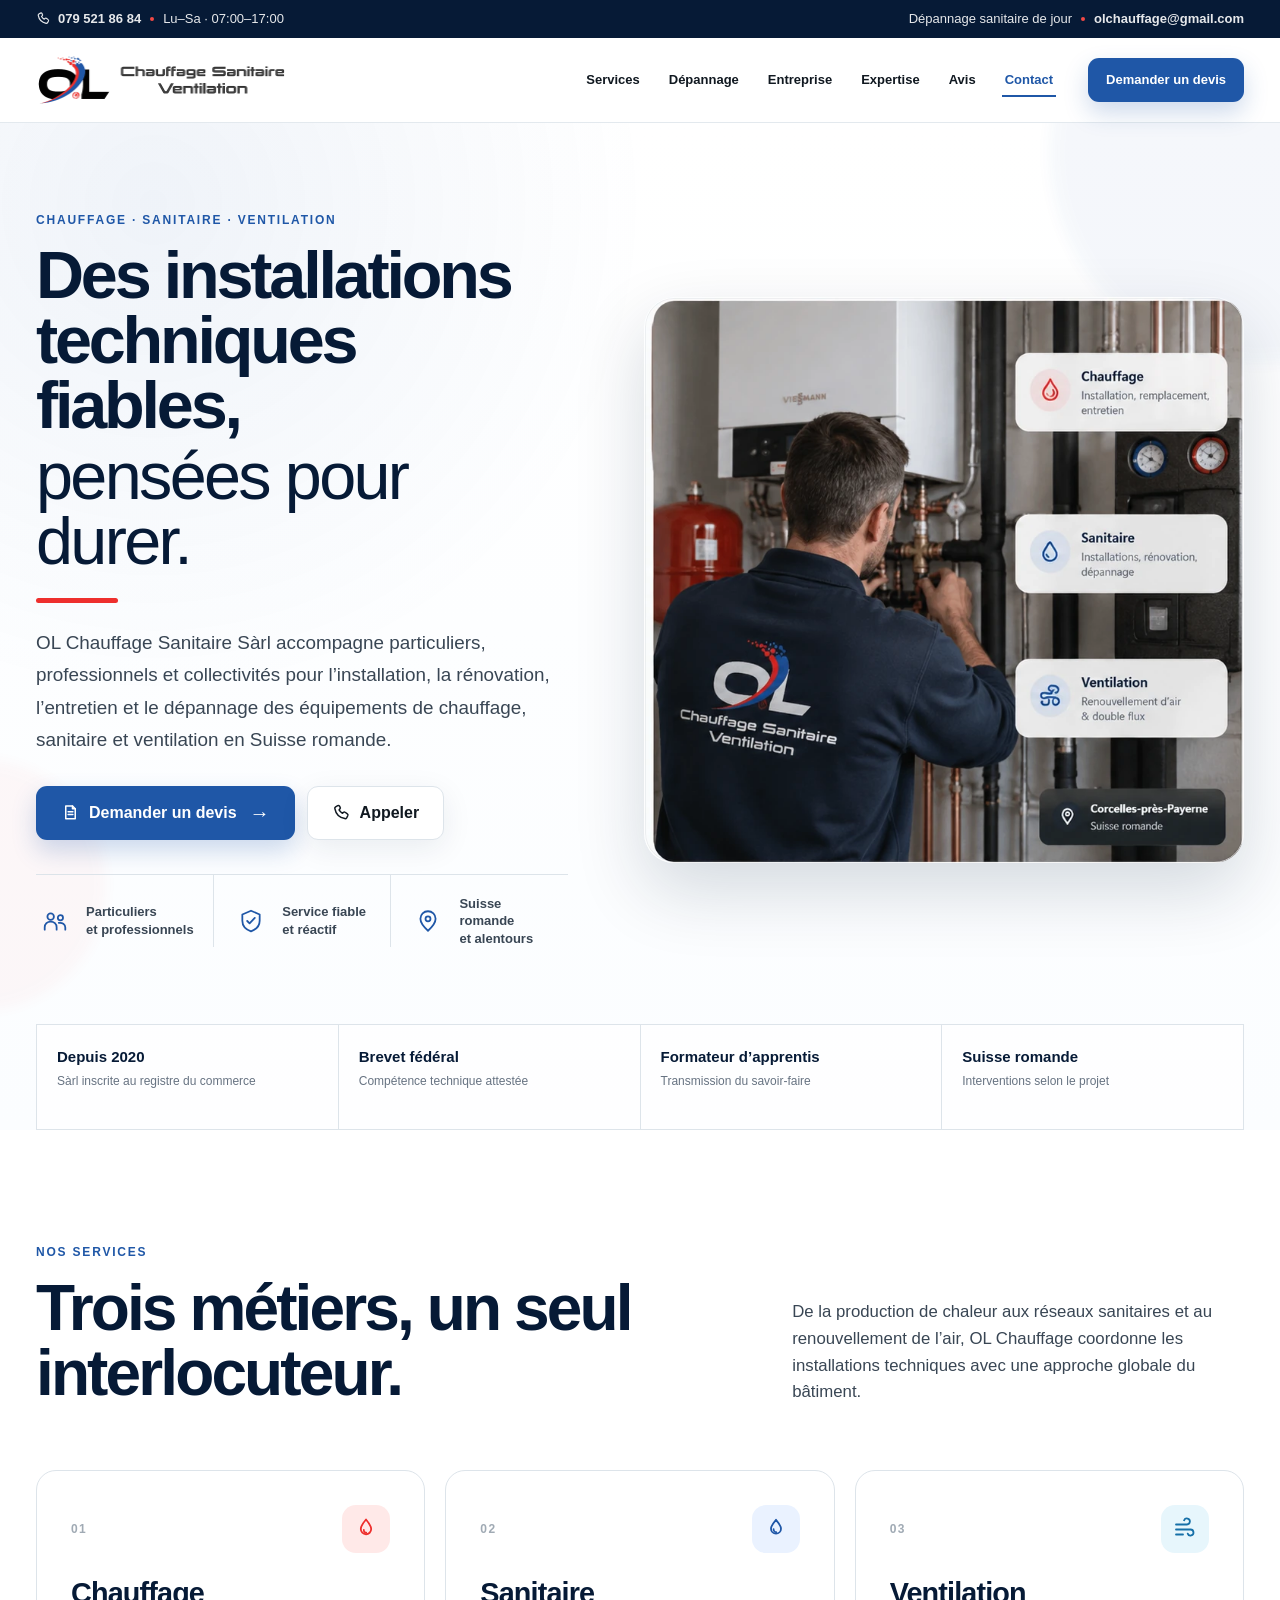
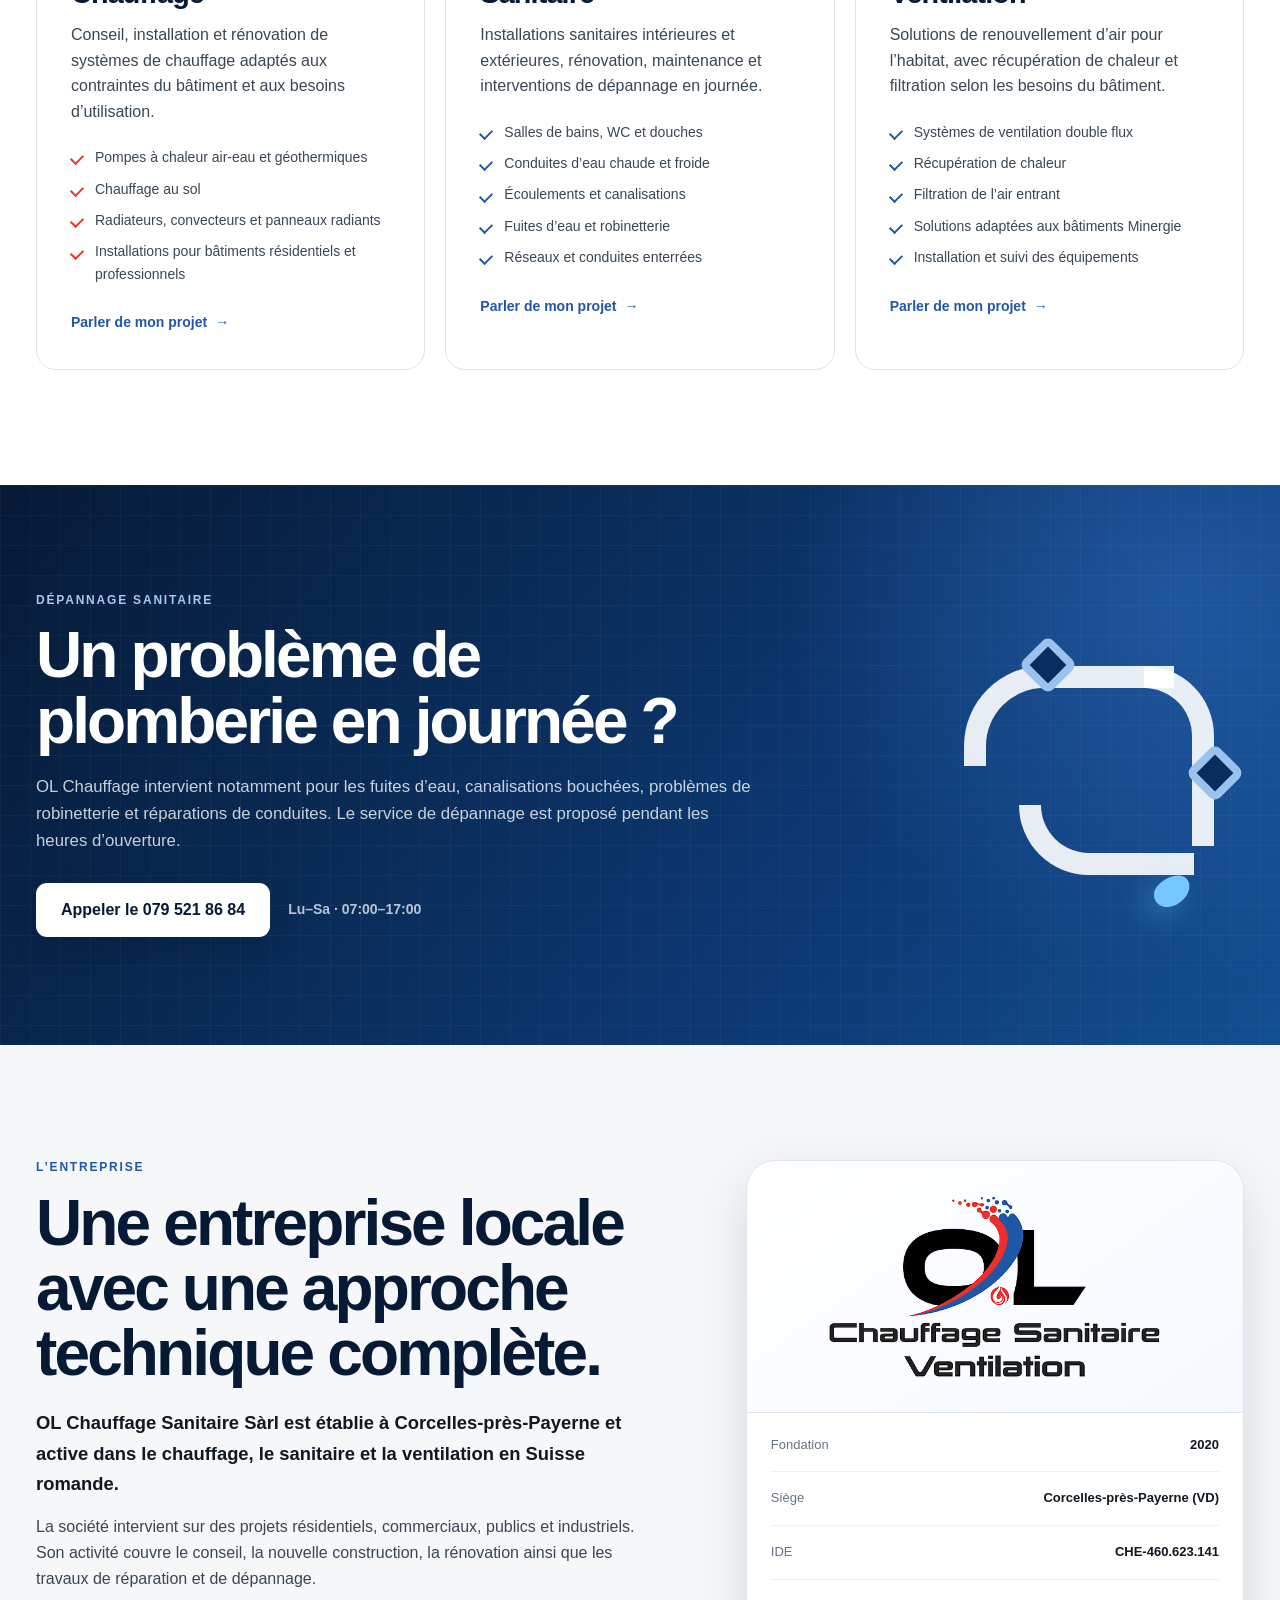
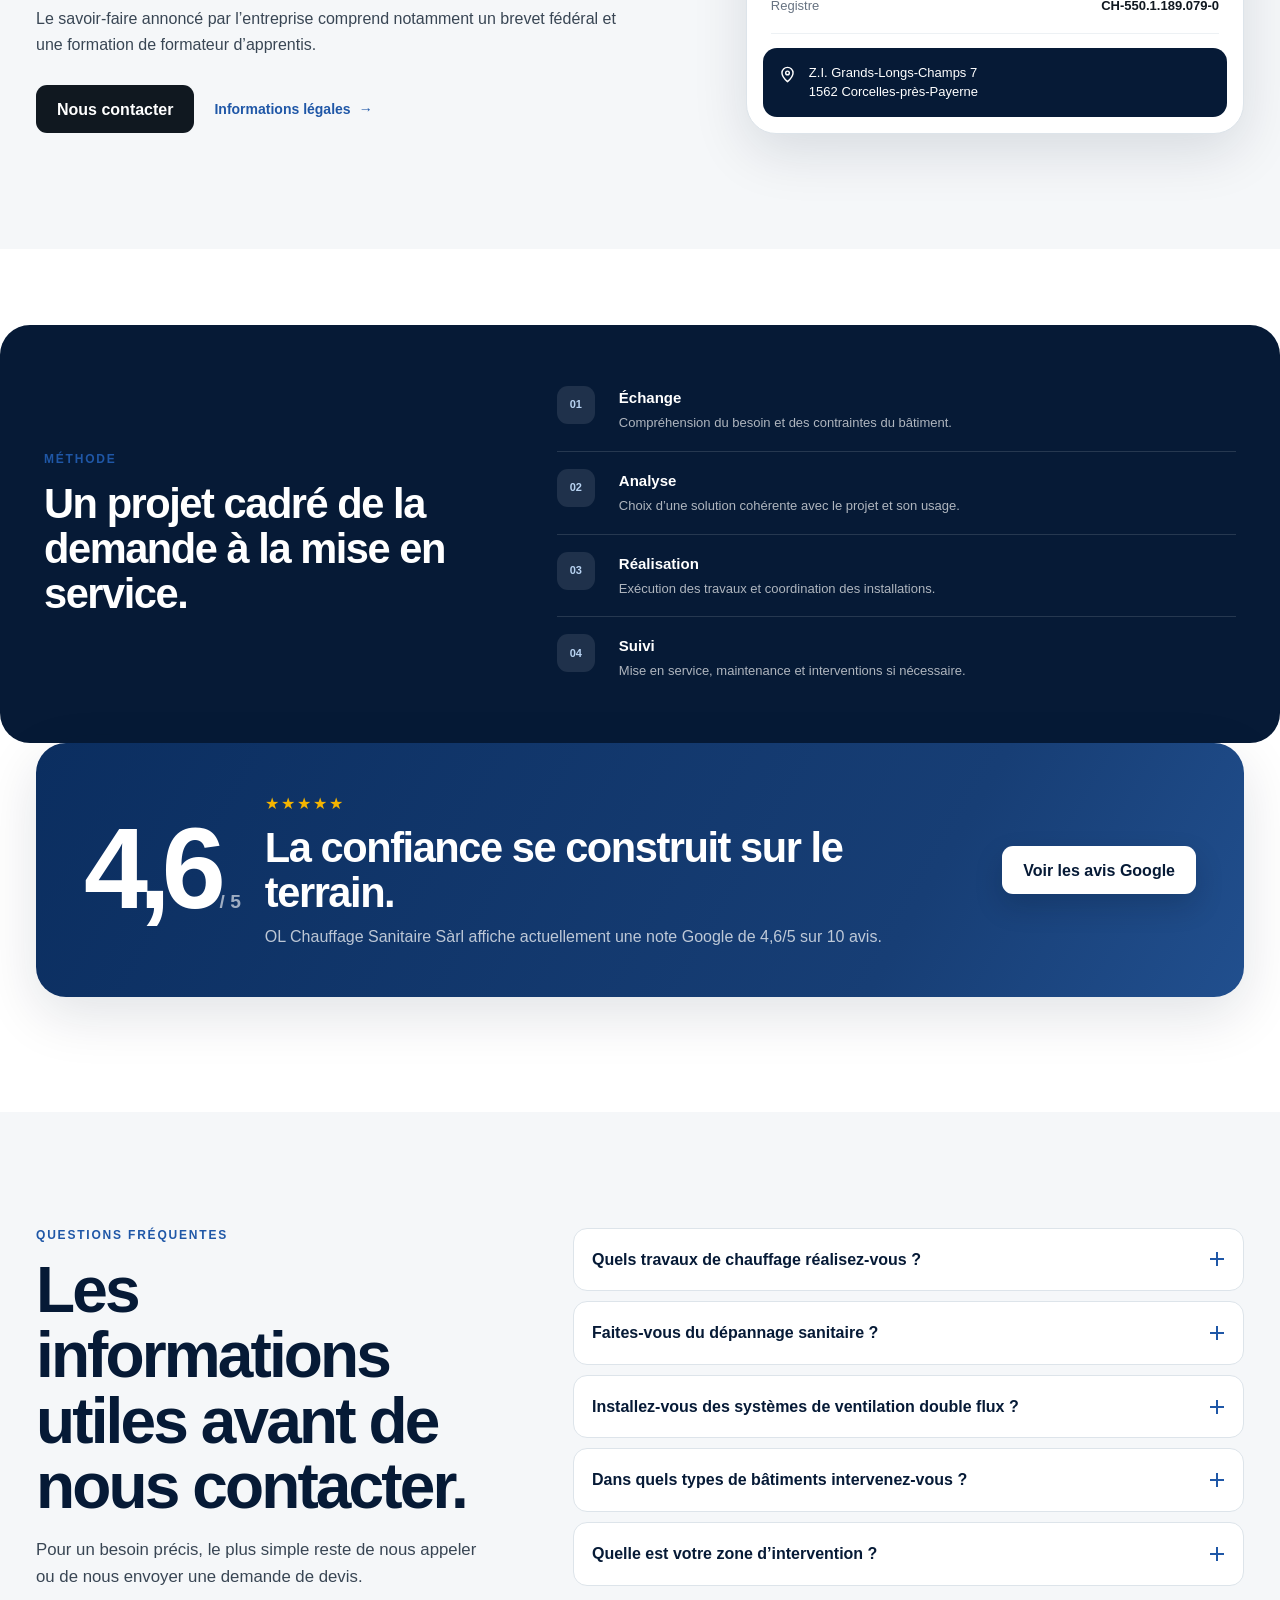
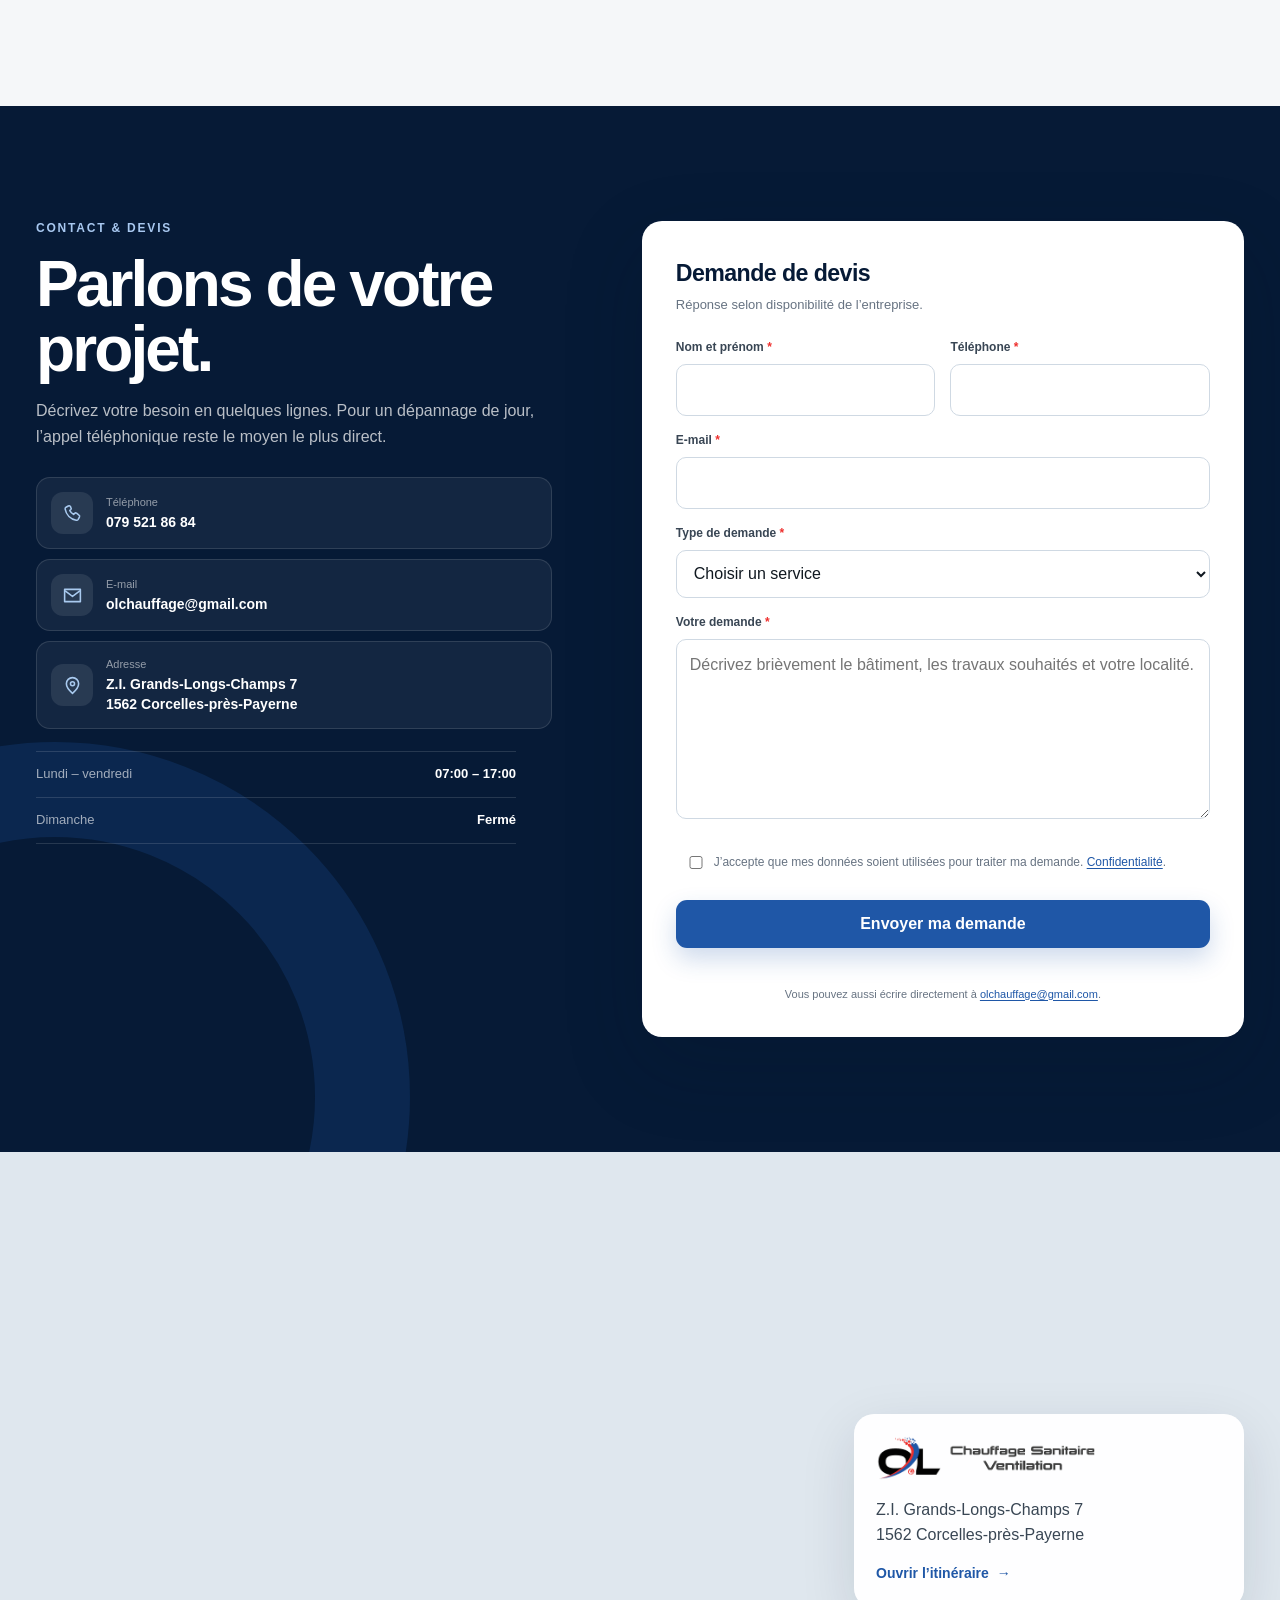
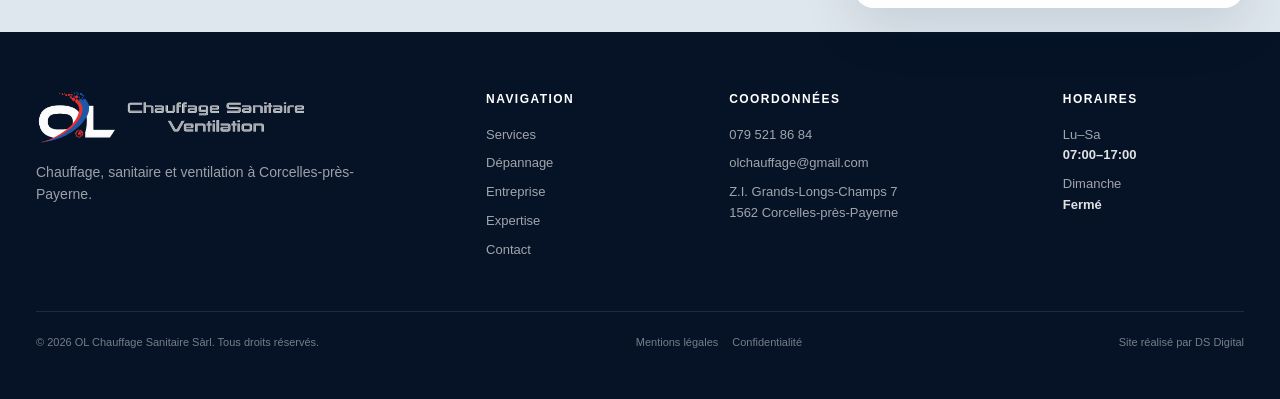
==== commit 8d9349b4: "Update heating services and operating hours details" ====
--- a/index.html
+++ b/index.html
@@ -215,7 +215,6 @@
             <p>Conseil, installation et rénovation de systèmes de chauffage adaptés aux contraintes du bâtiment et aux besoins d’utilisation.</p>
             <ul class="check-list">
               <li>Pompes à chaleur air-eau et géothermiques</li>
-              <li>Solaire thermique</li>
               <li>Chauffage au sol</li>
               <li>Radiateurs, convecteurs et panneaux radiants</li>
               <li>Installations pour bâtiments résidentiels et professionnels</li>
@@ -361,7 +360,7 @@
         <div class="faq__list reveal">
           <details>
             <summary>Quels travaux de chauffage réalisez-vous&nbsp;?</summary>
-            <p>L’entreprise propose notamment des pompes à chaleur air-eau ou géothermiques, du solaire thermique ainsi que différents systèmes de distribution de chaleur comme le chauffage au sol et les radiateurs.</p>
+            <p>L’entreprise propose notamment des pompes à chaleur air-eau ou géothermiques, ainsi que différents systèmes de distribution de chaleur comme le chauffage au sol et les radiateurs.</p>
           </details>
           <details>
             <summary>Faites-vous du dépannage sanitaire&nbsp;?</summary>
@@ -412,7 +411,7 @@
           </div>
 
           <div class="opening-hours">
-            <div><span>Lundi – samedi</span><strong>07:00 – 17:00</strong></div>
+            <div><span>Lundi – vendredi</span><strong>07:00 – 17:00</strong></div>
             <div><span>Dimanche</span><strong>Fermé</strong></div>
           </div>
         </div>
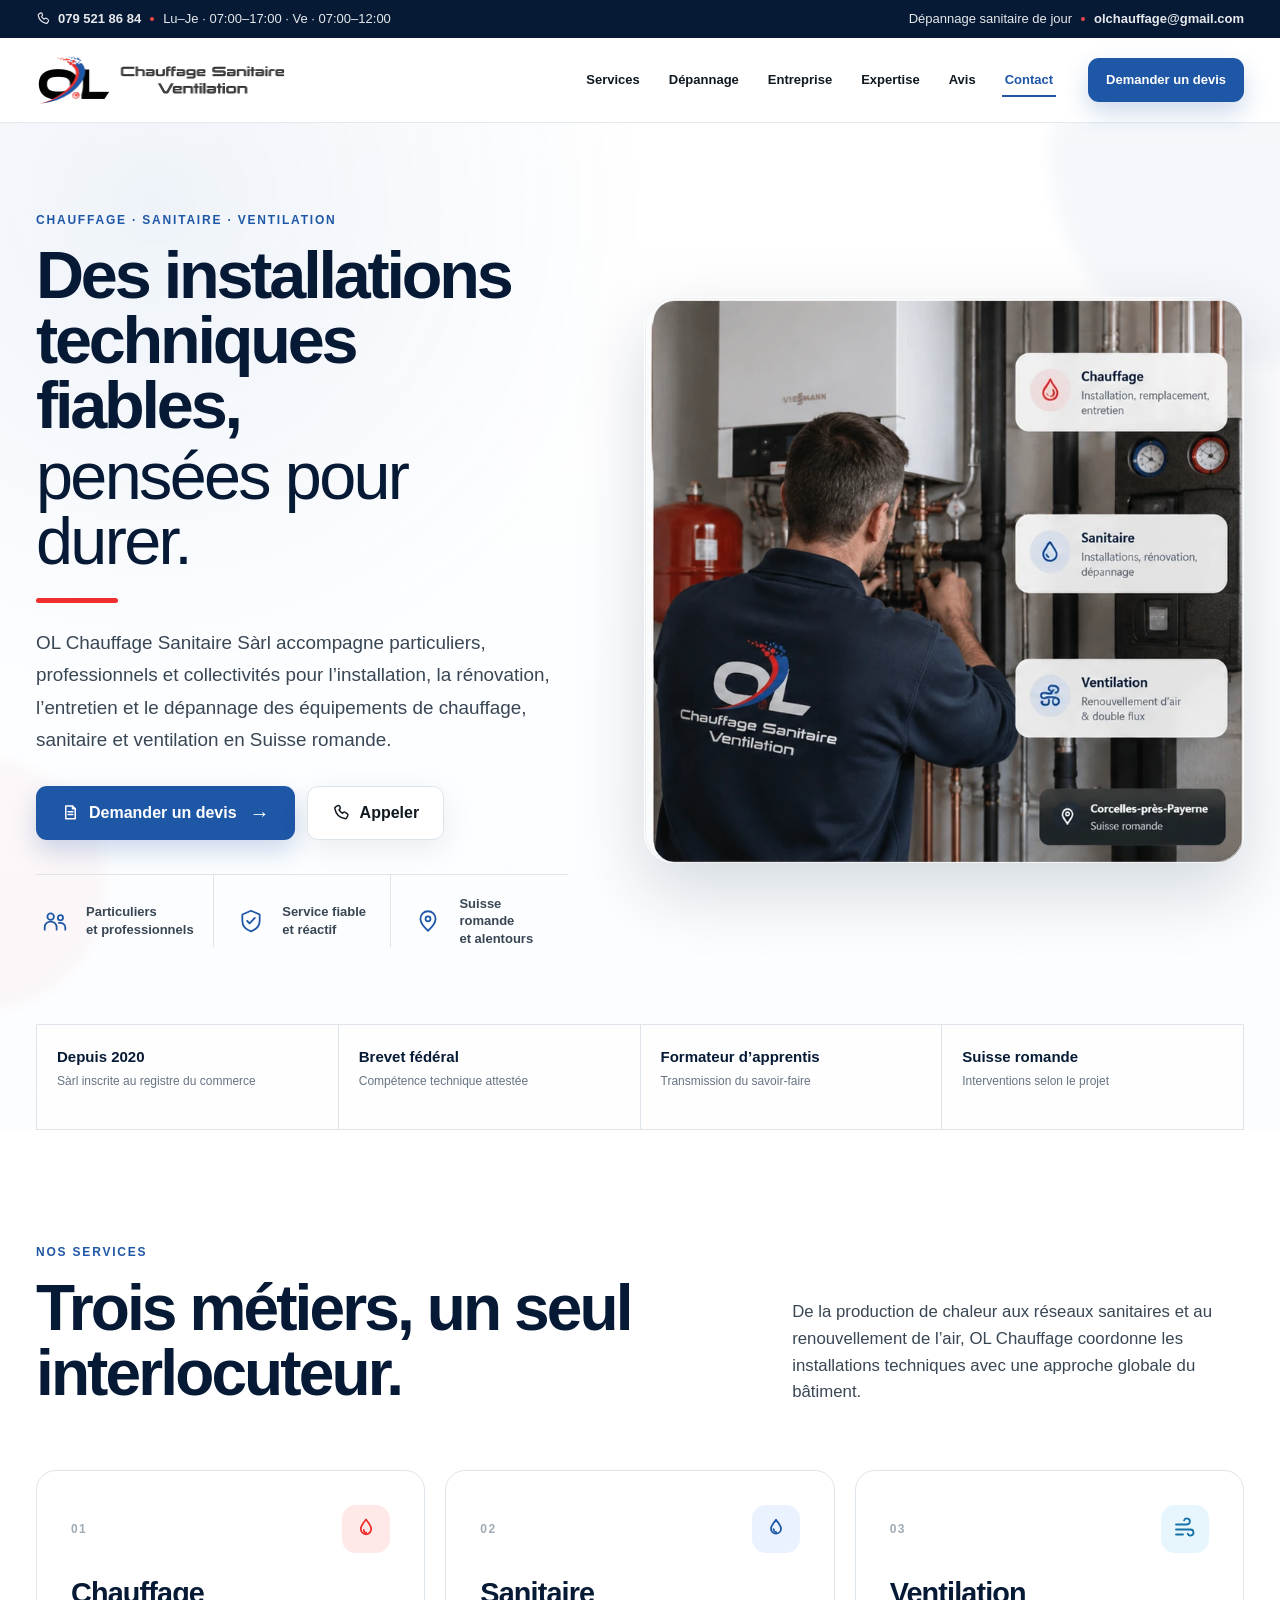
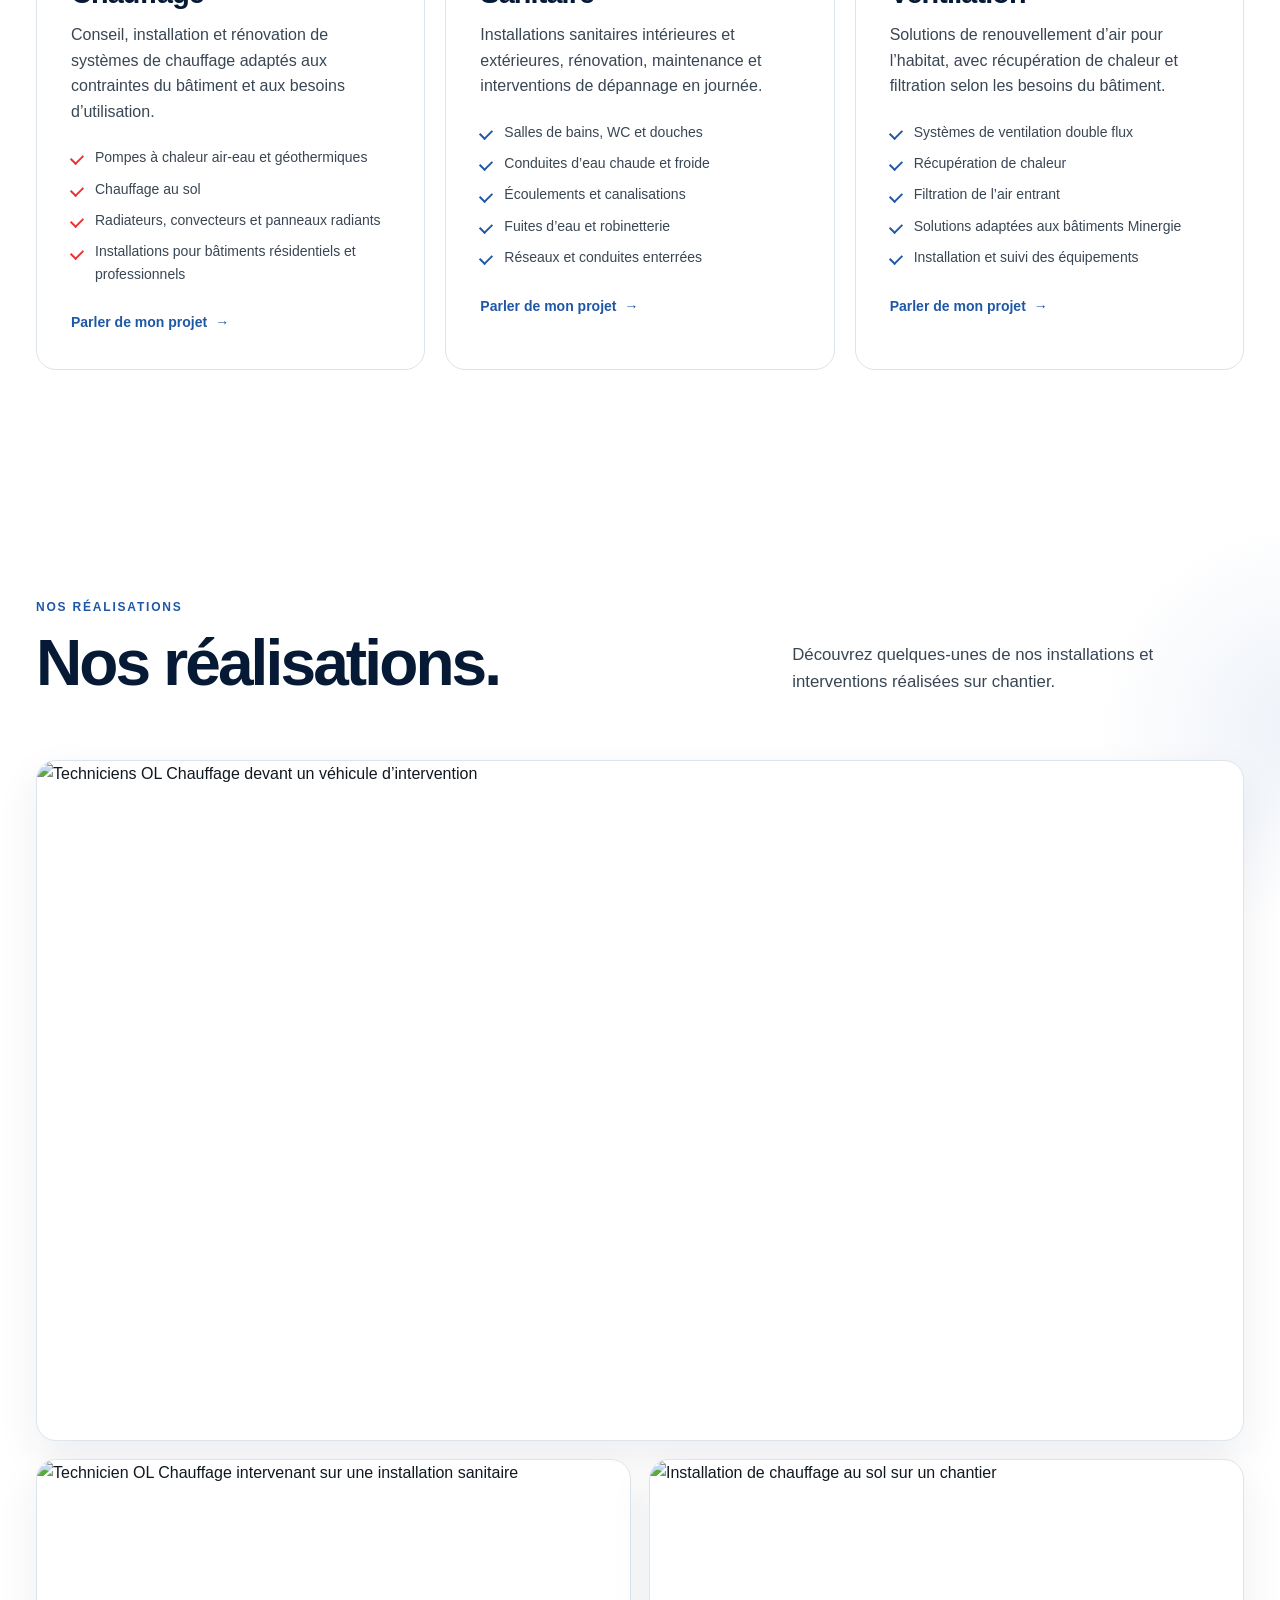
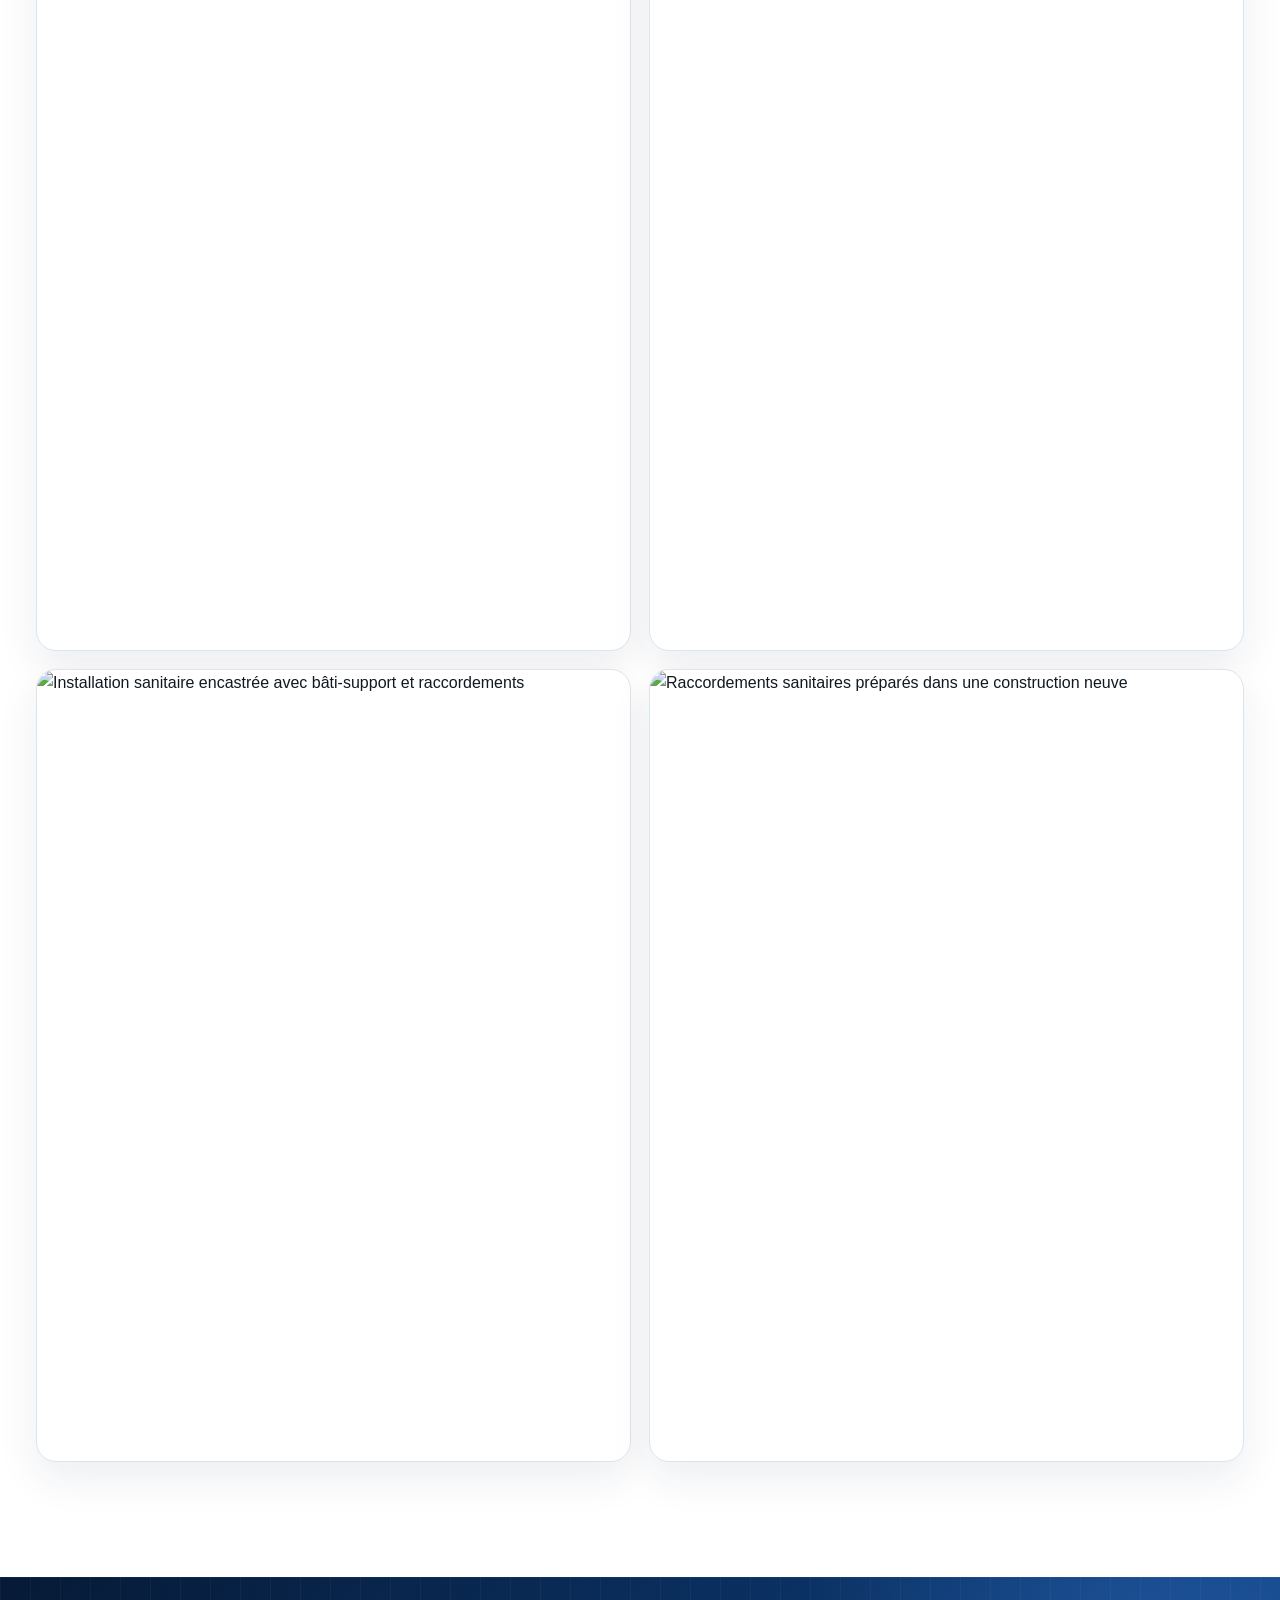
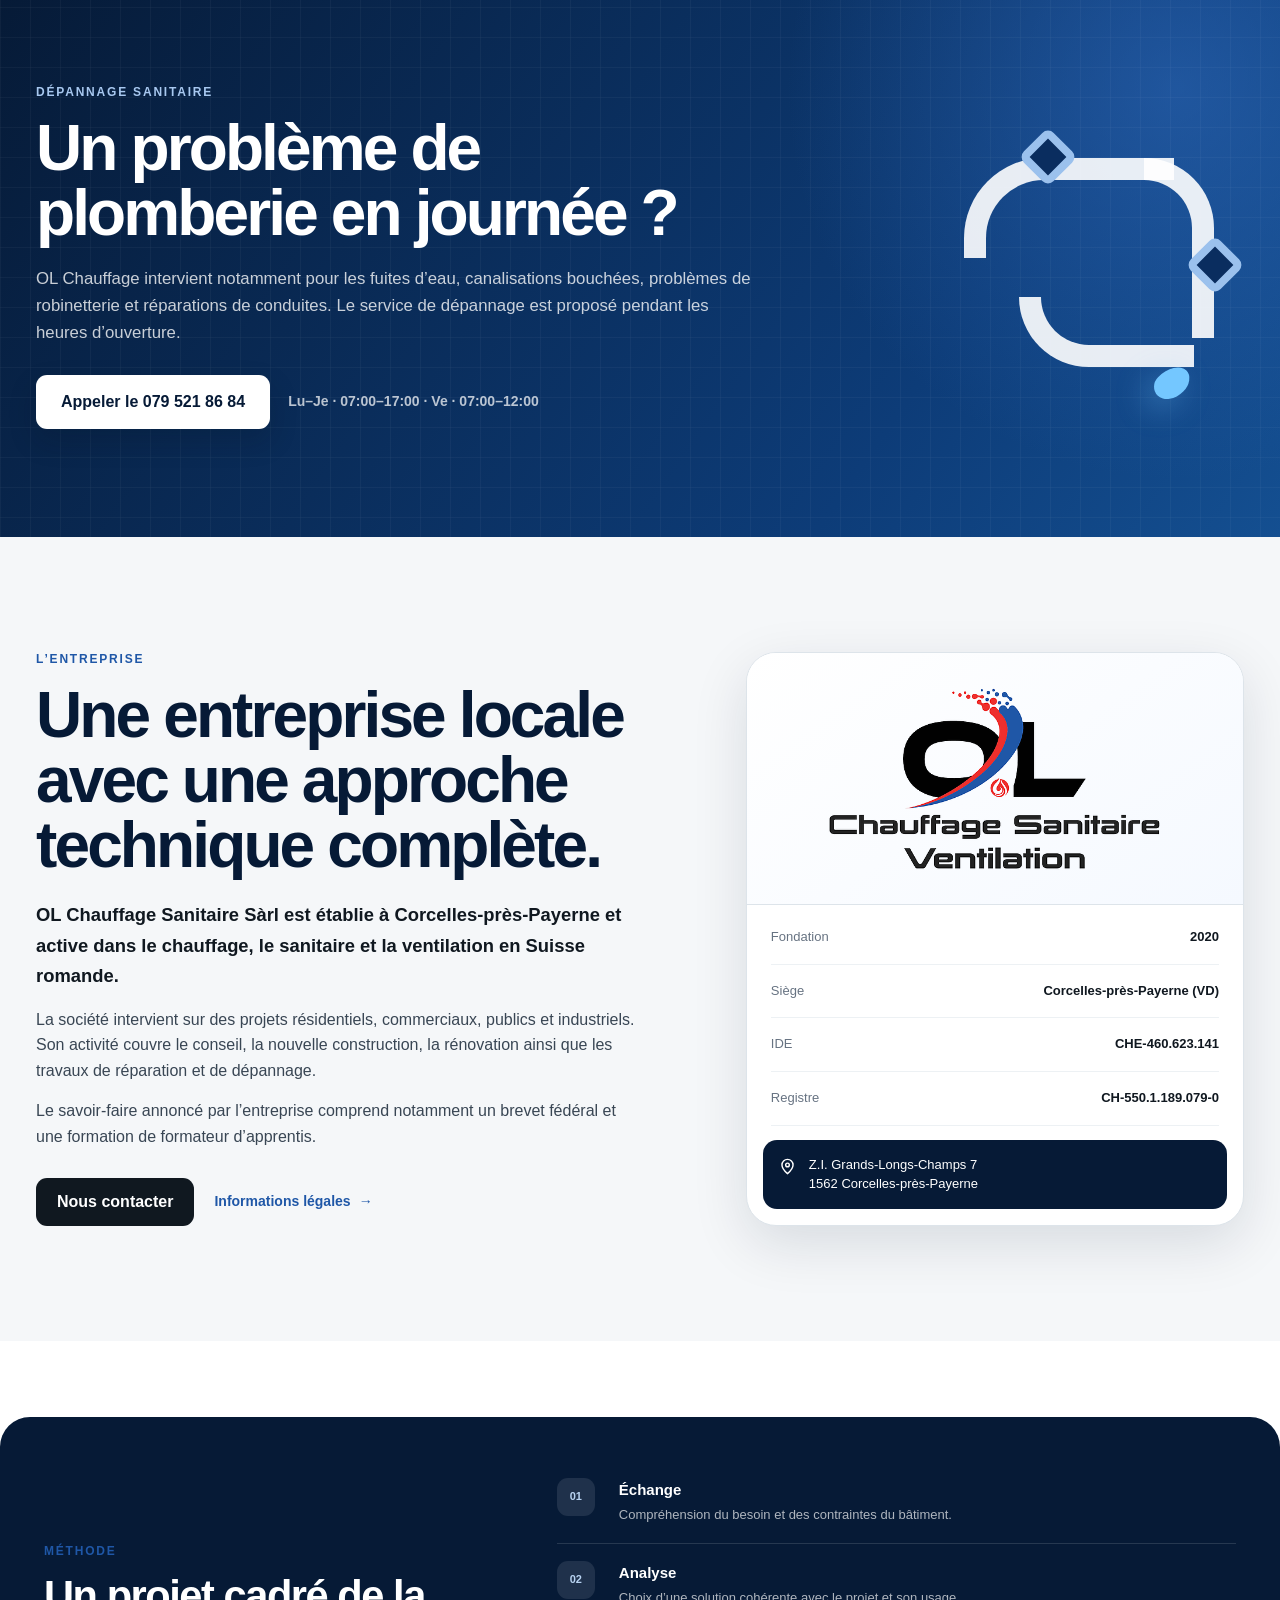
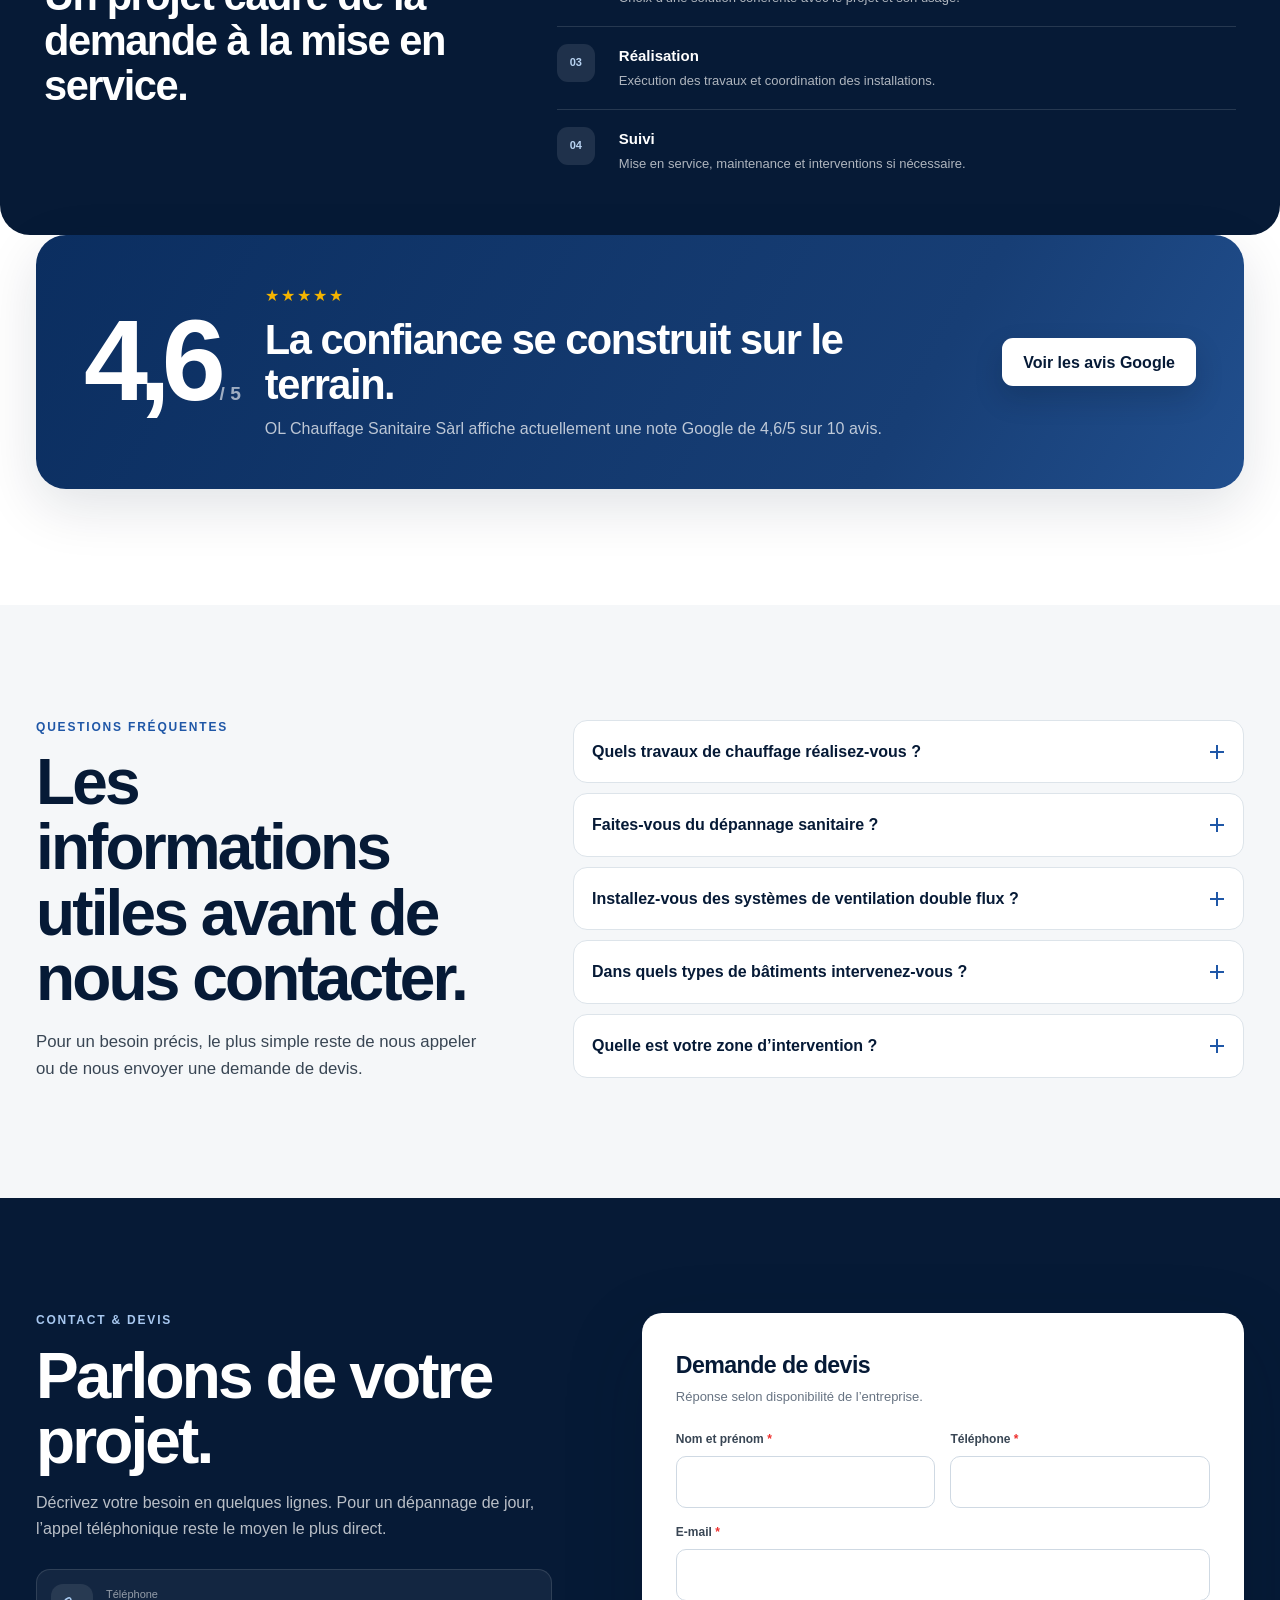
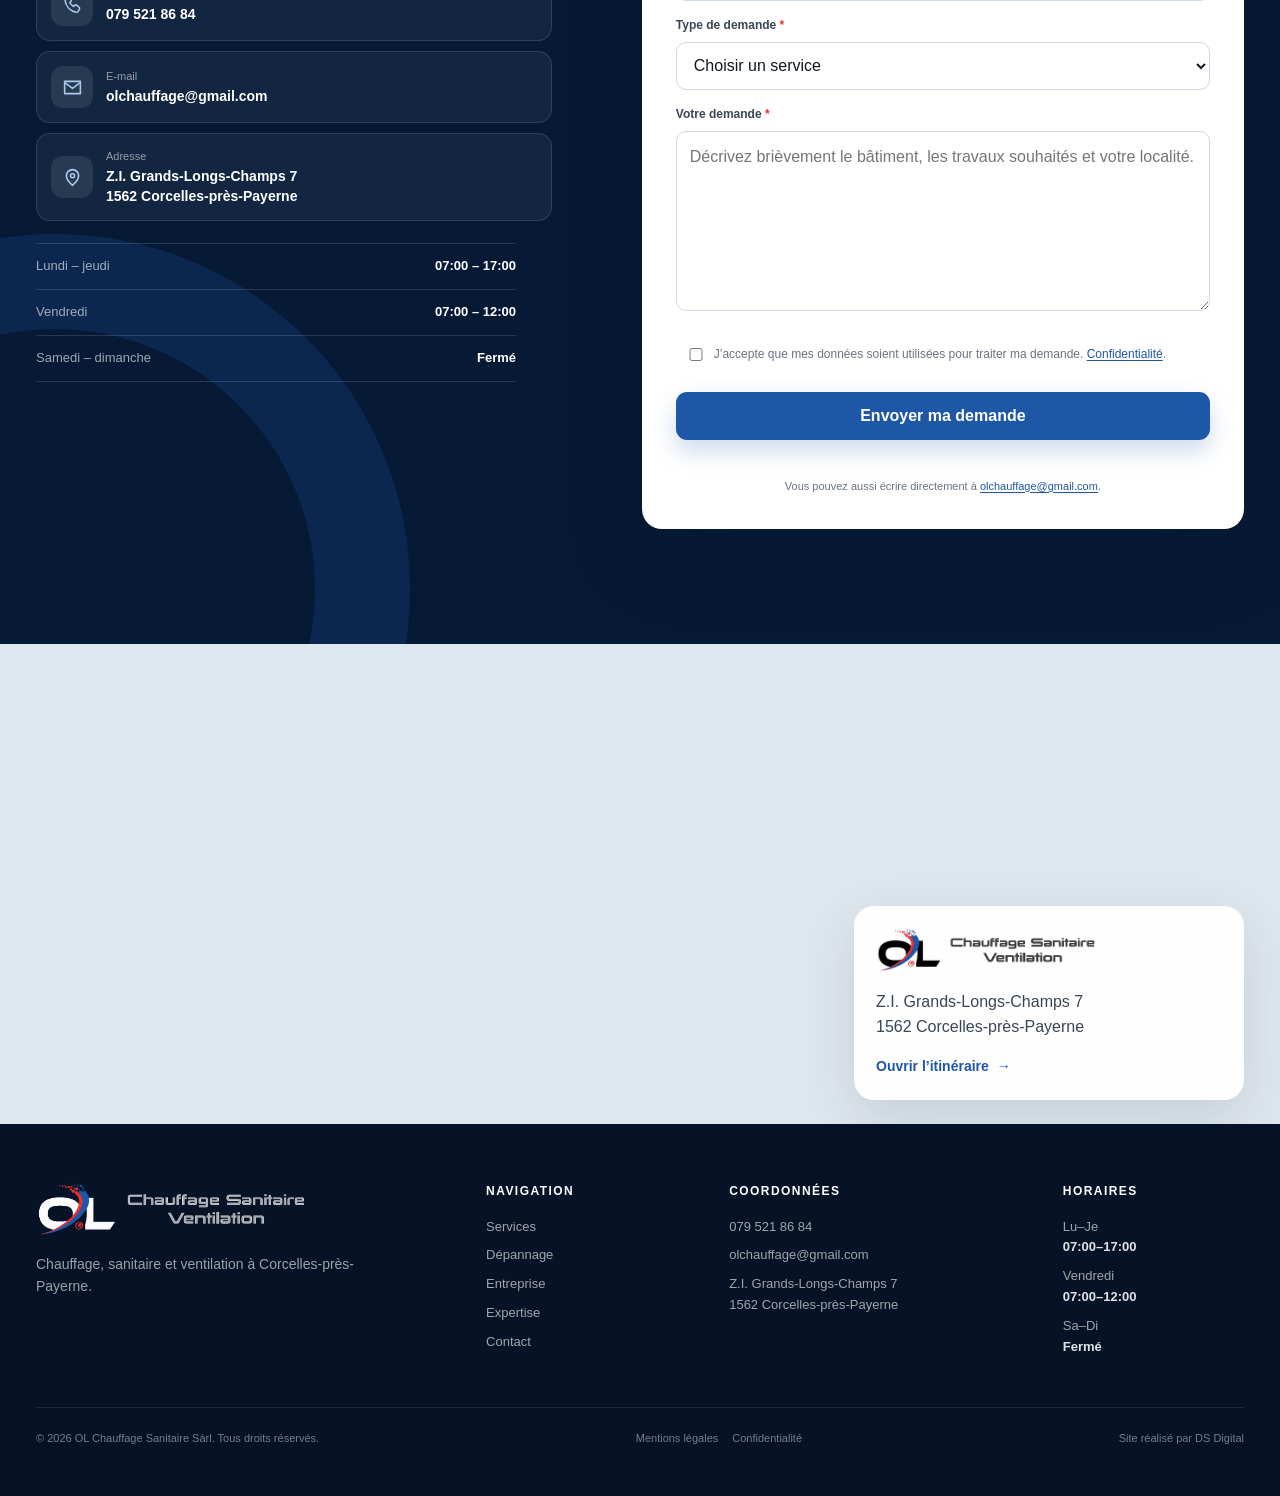
==== commit 73706c44: "Add files via upload" ====
--- a/index.html
+++ b/index.html
@@ -57,9 +57,15 @@
     "openingHoursSpecification": [
       {
         "@type": "OpeningHoursSpecification",
-        "dayOfWeek": ["Monday","Tuesday","Wednesday","Thursday","Friday","Saturday"],
+        "dayOfWeek": ["Monday","Tuesday","Wednesday","Thursday"],
         "opens": "07:00",
         "closes": "17:00"
+      },
+      {
+        "@type": "OpeningHoursSpecification",
+        "dayOfWeek": "Friday",
+        "opens": "07:00",
+        "closes": "12:00"
       }
     ],
     "knowsAbout": [
@@ -90,7 +96,7 @@
           079 521 86 84
         </a>
         <span class="utility-bar__dot" aria-hidden="true"></span>
-        <span>Lu–Sa · 07:00–17:00</span>
+        <span>Lu–Je · 07:00–17:00 · Ve · 07:00–12:00</span>
       </div>
       <div class="utility-bar__group utility-bar__group--right">
         <span>Dépannage sanitaire de jour</span>
@@ -263,6 +269,36 @@
       </div>
     </section>
 
+    <section class="section field-gallery" id="terrain" aria-labelledby="terrain-title">
+      <div class="container">
+        <header class="section-head section-head--split field-gallery__head reveal">
+          <div>
+            <p class="eyebrow">Nos réalisations</p>
+            <h2 id="terrain-title">Nos réalisations.</h2>
+          </div>
+          <p>Découvrez quelques-unes de nos installations et interventions réalisées sur chantier.</p>
+        </header>
+
+        <div class="field-gallery__grid">
+          <figure class="field-gallery__item field-gallery__item--wide reveal">
+            <img src="assets/images/ol-equipe-intervention.webp" alt="Techniciens OL Chauffage devant un véhicule d’intervention" width="1672" height="941" loading="lazy" decoding="async">
+          </figure>
+          <figure class="field-gallery__item reveal">
+            <img src="assets/images/ol-sanitaire-intervention.webp" alt="Technicien OL Chauffage intervenant sur une installation sanitaire" width="1672" height="941" loading="lazy" decoding="async">
+          </figure>
+          <figure class="field-gallery__item reveal">
+            <img src="assets/images/chauffage-sol-chantier.webp" alt="Installation de chauffage au sol sur un chantier" width="1152" height="1536" loading="lazy" decoding="async">
+          </figure>
+          <figure class="field-gallery__item reveal">
+            <img src="assets/images/installation-sanitaire-encastree.webp" alt="Installation sanitaire encastrée avec bâti-support et raccordements" width="1152" height="1536" loading="lazy" decoding="async">
+          </figure>
+          <figure class="field-gallery__item reveal">
+            <img src="assets/images/raccordements-sanitaire-chantier.webp" alt="Raccordements sanitaires préparés dans une construction neuve" width="1152" height="1536" loading="lazy" decoding="async">
+          </figure>
+        </div>
+      </div>
+    </section>
+
     <section class="emergency" id="depannage">
       <div class="container emergency__grid">
         <div class="emergency__content reveal">
@@ -271,7 +307,7 @@
           <p>OL Chauffage intervient notamment pour les fuites d’eau, canalisations bouchées, problèmes de robinetterie et réparations de conduites. Le service de dépannage est proposé pendant les heures d’ouverture.</p>
           <div class="emergency__actions">
             <a class="btn btn--white btn--lg" href="tel:+41795218684">Appeler le 079 521 86 84</a>
-            <span>Lu–Sa · 07:00–17:00</span>
+            <span>Lu–Je · 07:00–17:00 · Ve · 07:00–12:00</span>
           </div>
         </div>
         <div class="emergency__visual reveal" aria-hidden="true">
@@ -411,8 +447,9 @@
           </div>
 
           <div class="opening-hours">
-            <div><span>Lundi – vendredi</span><strong>07:00 – 17:00</strong></div>
-            <div><span>Dimanche</span><strong>Fermé</strong></div>
+            <div><span>Lundi – jeudi</span><strong>07:00 – 17:00</strong></div>
+            <div><span>Vendredi</span><strong>07:00 – 12:00</strong></div>
+            <div><span>Samedi – dimanche</span><strong>Fermé</strong></div>
           </div>
         </div>
 
@@ -516,8 +553,9 @@
 
       <div class="footer__column">
         <h2>Horaires</h2>
-        <p>Lu–Sa<br><strong>07:00–17:00</strong></p>
-        <p>Dimanche<br><strong>Fermé</strong></p>
+        <p>Lu–Je<br><strong>07:00–17:00</strong></p>
+        <p>Vendredi<br><strong>07:00–12:00</strong></p>
+        <p>Sa–Di<br><strong>Fermé</strong></p>
       </div>
     </div>
 
--- a/style.css
+++ b/style.css
@@ -407,6 +407,50 @@
 .text-link span { transition: transform var(--transition); }
 .text-link:hover span { transform: translateX(4px); }
 
+/* Photos terrain */
+.field-gallery {
+  position: relative;
+  overflow: hidden;
+  background: #fff;
+}
+.field-gallery::before {
+  content: "";
+  position: absolute;
+  width: 420px;
+  height: 420px;
+  right: -230px;
+  top: 30px;
+  border-radius: 50%;
+  background: radial-gradient(circle, rgba(31,87,167,.08), rgba(31,87,167,0) 68%);
+  pointer-events: none;
+}
+.field-gallery__head { position: relative; z-index: 1; }
+.field-gallery__grid {
+  position: relative;
+  z-index: 1;
+  display: grid;
+  gap: 18px;
+}
+.field-gallery__item {
+  margin: 0;
+  min-height: 280px;
+  overflow: hidden;
+  border: 1px solid var(--line);
+  border-radius: var(--radius-md);
+  background: var(--surface);
+  box-shadow: 0 16px 42px rgba(12, 39, 73, .08);
+}
+.field-gallery__item img {
+  display: block;
+  width: 100%;
+  height: 100%;
+  min-height: 280px;
+  object-fit: cover;
+  object-position: center;
+  transition: transform .7s cubic-bezier(.2,.7,.2,1);
+}
+.field-gallery__item:hover img { transform: scale(1.025); }
+
 .emergency {
   position: relative;
   overflow: hidden;
@@ -681,3 +725,16 @@
   *, *::before, *::after { animation-duration: .01ms !important; animation-iteration-count: 1 !important; transition-duration: .01ms !important; }
   .reveal { opacity: 1; transform: none; }
 }
+
+@media (min-width: 760px) {
+  .field-gallery__grid { grid-template-columns: repeat(2, minmax(0, 1fr)); }
+  .field-gallery__item { min-height: 390px; }
+  .field-gallery__item img { min-height: 390px; }
+  .field-gallery__item--wide { grid-column: 1 / -1; min-height: 430px; }
+  .field-gallery__item--wide img { min-height: 430px; }
+}
+
+@media (max-width: 759px) {
+  .field-gallery__item { border-radius: 18px; }
+  .field-gallery__head > p { margin-top: 4px; }
+}
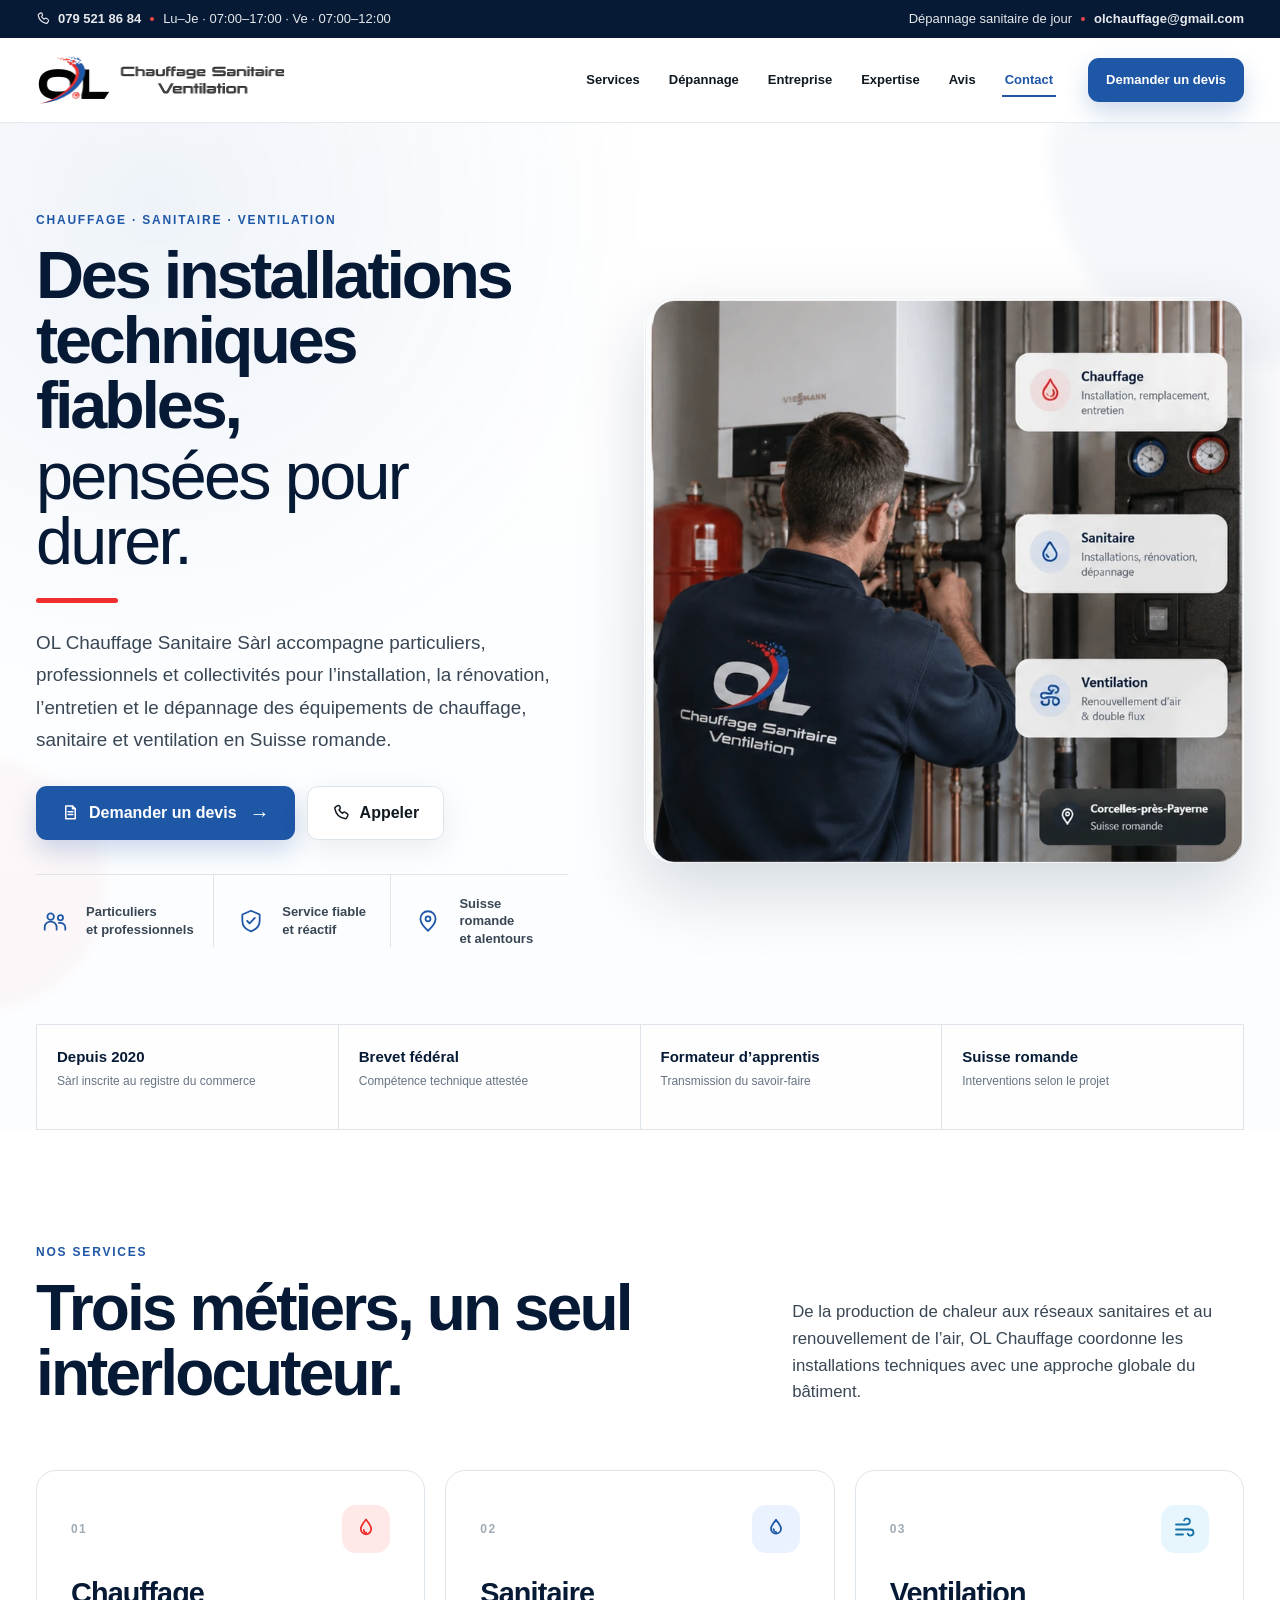
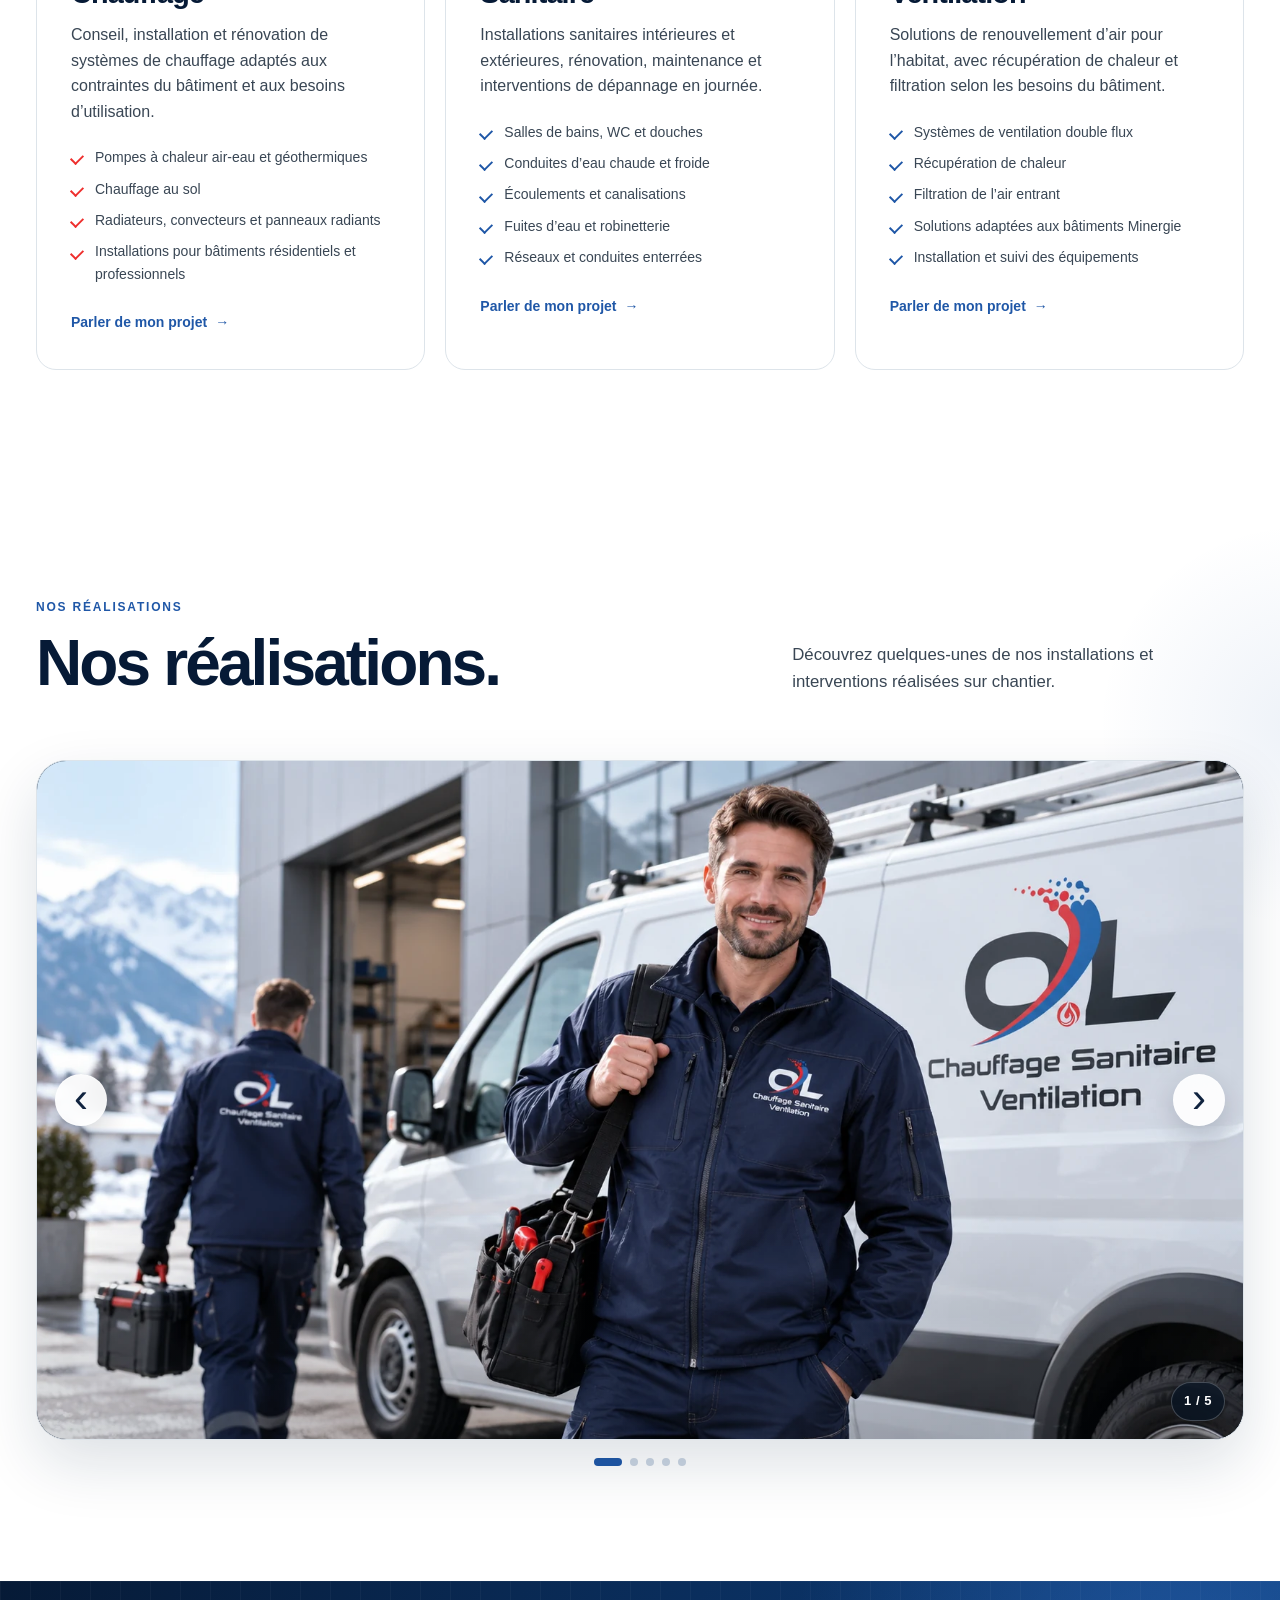
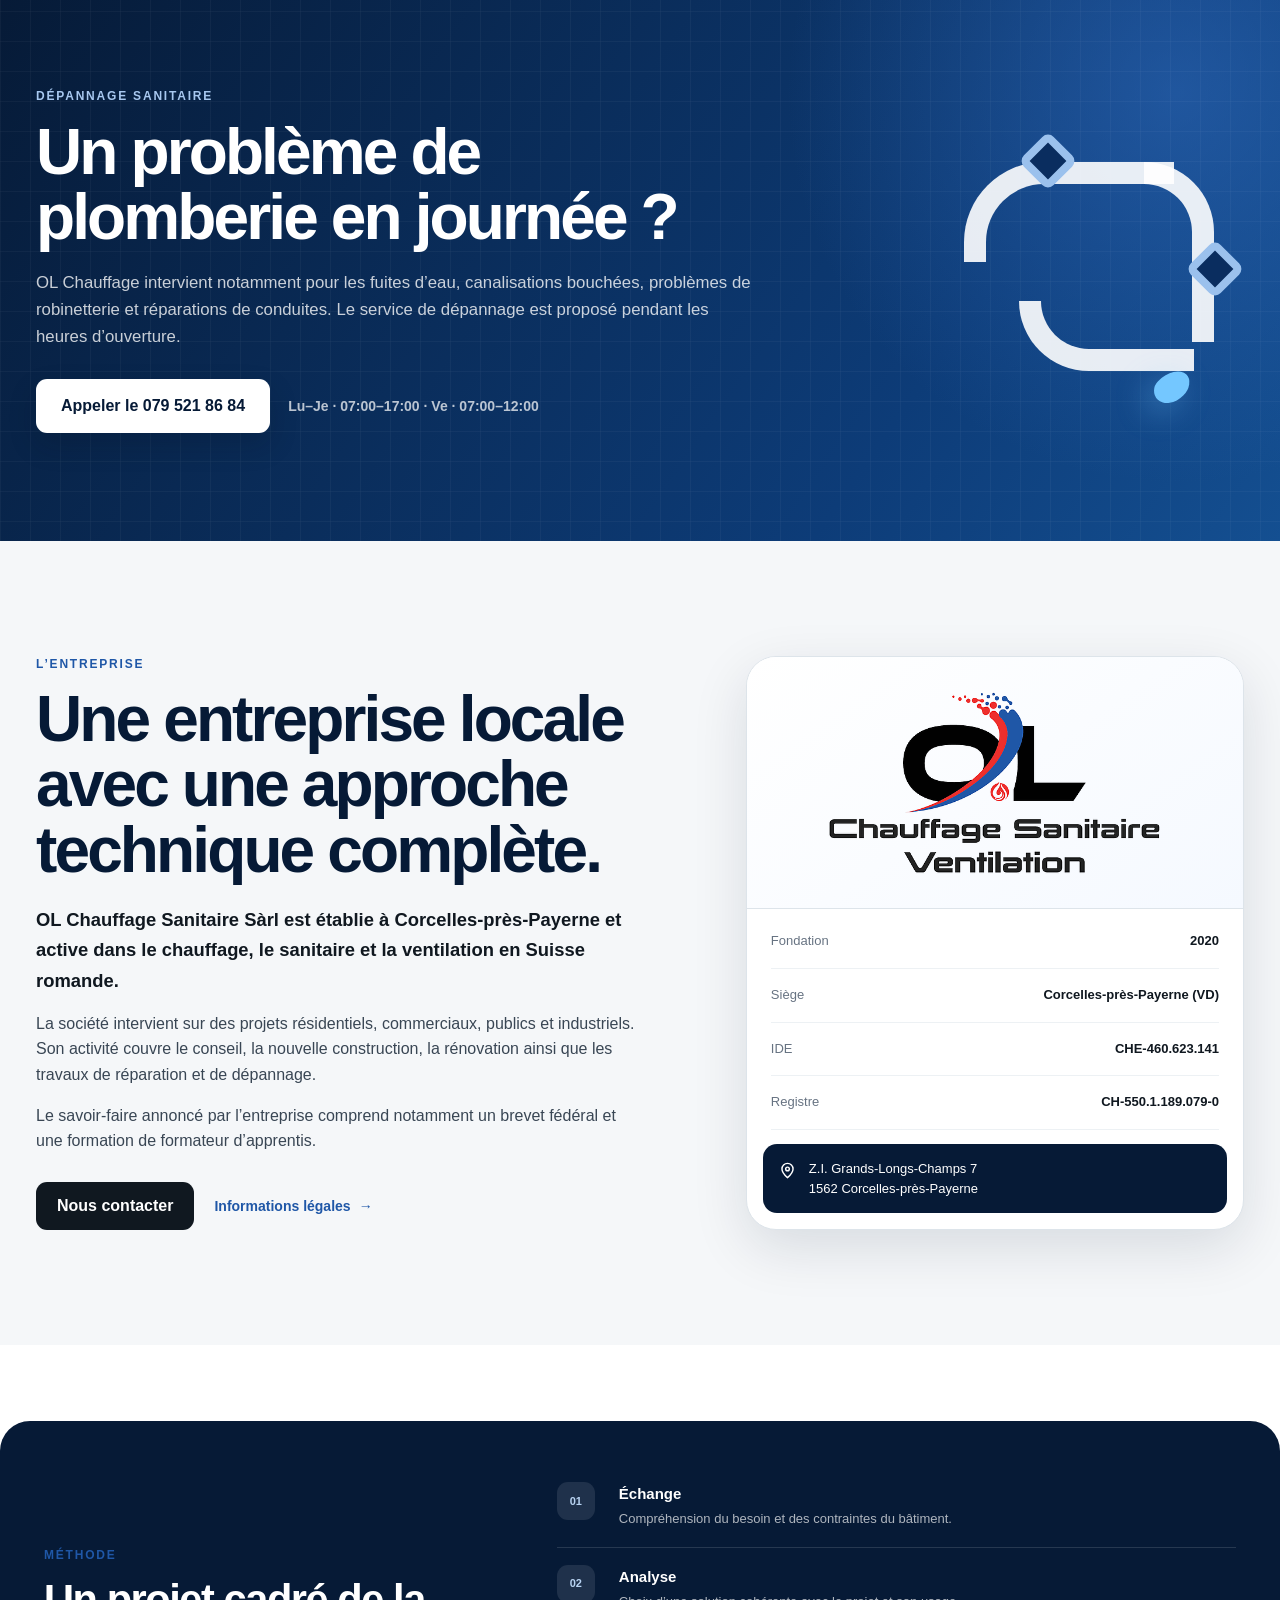
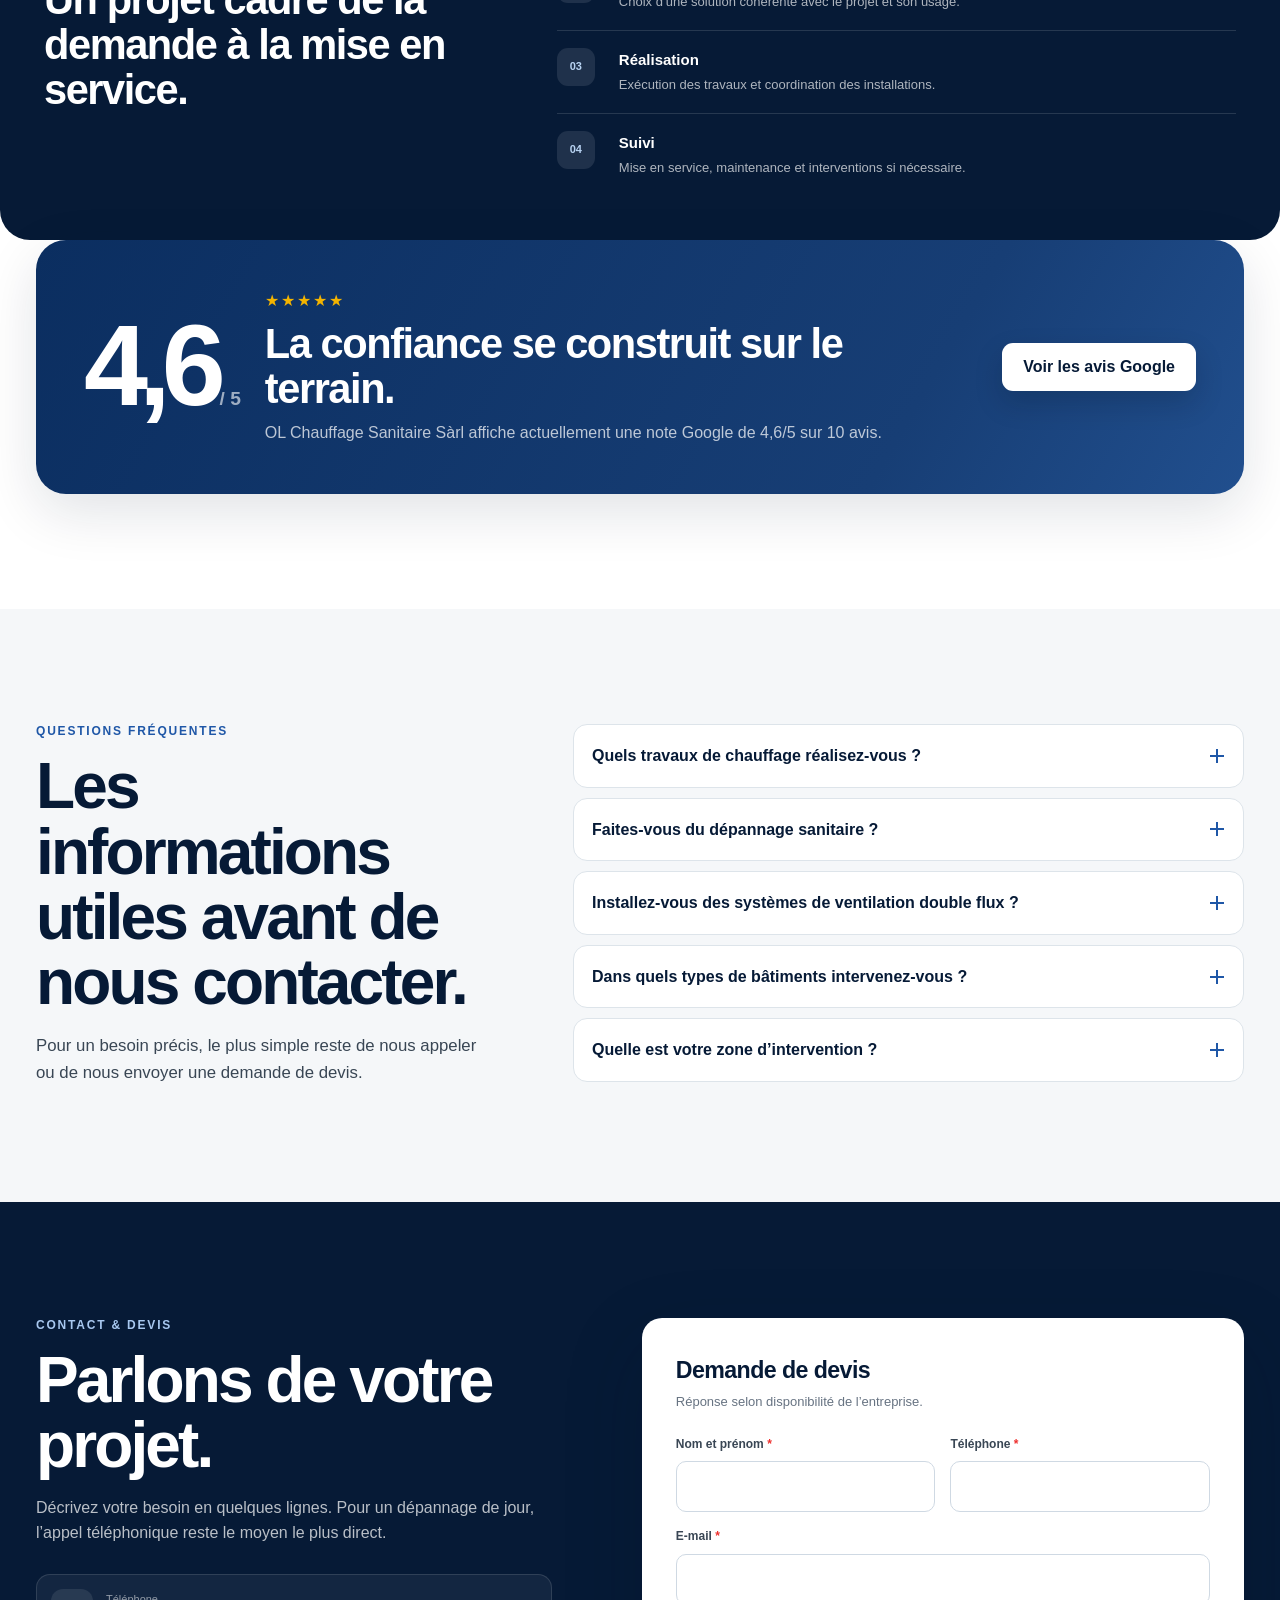
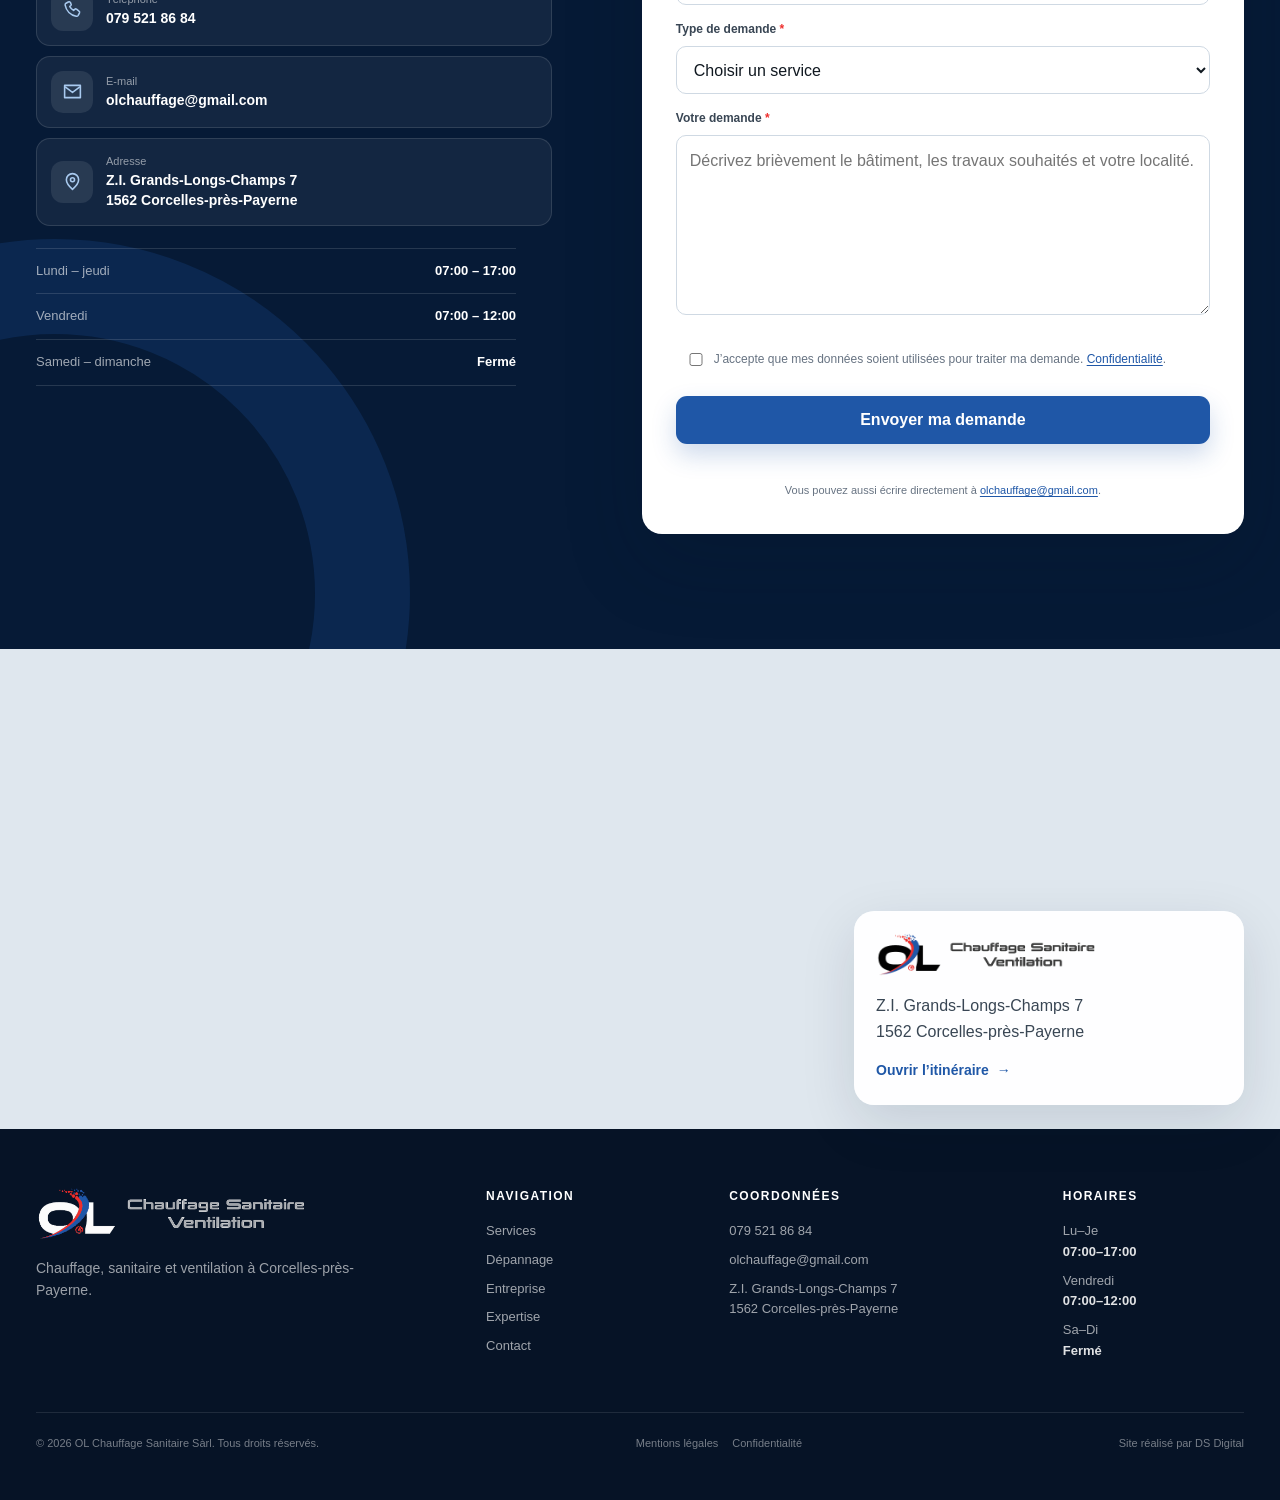
==== commit 37525b44: "Add files via upload" ====
--- a/index.html
+++ b/index.html
@@ -28,7 +28,7 @@
   <link rel="apple-touch-icon" href="apple-touch-icon.png">
   <link rel="manifest" href="site.webmanifest">
 
-  <link rel="stylesheet" href="style.css">
+  <link rel="stylesheet" href="style.css?v=20260912-realisations-folder">
 
   <script type="application/ld+json">
   {
@@ -279,22 +279,43 @@
           <p>Découvrez quelques-unes de nos installations et interventions réalisées sur chantier.</p>
         </header>
 
-        <div class="field-gallery__grid">
-          <figure class="field-gallery__item field-gallery__item--wide reveal">
-            <img src="assets/images/ol-equipe-intervention.webp" alt="Techniciens OL Chauffage devant un véhicule d’intervention" width="1672" height="941" loading="lazy" decoding="async">
-          </figure>
-          <figure class="field-gallery__item reveal">
-            <img src="assets/images/ol-sanitaire-intervention.webp" alt="Technicien OL Chauffage intervenant sur une installation sanitaire" width="1672" height="941" loading="lazy" decoding="async">
-          </figure>
-          <figure class="field-gallery__item reveal">
-            <img src="assets/images/chauffage-sol-chantier.webp" alt="Installation de chauffage au sol sur un chantier" width="1152" height="1536" loading="lazy" decoding="async">
-          </figure>
-          <figure class="field-gallery__item reveal">
-            <img src="assets/images/installation-sanitaire-encastree.webp" alt="Installation sanitaire encastrée avec bâti-support et raccordements" width="1152" height="1536" loading="lazy" decoding="async">
-          </figure>
-          <figure class="field-gallery__item reveal">
-            <img src="assets/images/raccordements-sanitaire-chantier.webp" alt="Raccordements sanitaires préparés dans une construction neuve" width="1152" height="1536" loading="lazy" decoding="async">
-          </figure>
+        <div class="field-slider reveal" id="fieldSlider" aria-roledescription="carrousel" aria-label="Nos réalisations">
+          <div class="field-slider__viewport">
+            <div class="field-slider__track">
+              <figure class="field-slider__slide is-active" data-slide="0">
+                <img src="photos-realisations/01-equipe-intervention.webp" alt="Techniciens OL Chauffage devant un véhicule d’intervention" width="1672" height="941" decoding="async">
+              </figure>
+              <figure class="field-slider__slide" data-slide="1" aria-hidden="true">
+                <img src="photos-realisations/02-sanitaire-intervention.webp" alt="Technicien OL Chauffage intervenant sur une installation sanitaire" width="1672" height="941" loading="lazy" decoding="async">
+              </figure>
+              <figure class="field-slider__slide" data-slide="2" aria-hidden="true">
+                <img src="photos-realisations/03-chauffage-au-sol.webp" alt="Installation de chauffage au sol sur un chantier" width="1152" height="1536" loading="lazy" decoding="async">
+              </figure>
+              <figure class="field-slider__slide" data-slide="3" aria-hidden="true">
+                <img src="photos-realisations/04-installation-sanitaire.webp" alt="Installation sanitaire encastrée avec bâti-support et raccordements" width="1152" height="1536" loading="lazy" decoding="async">
+              </figure>
+              <figure class="field-slider__slide" data-slide="4" aria-hidden="true">
+                <img src="photos-realisations/05-raccordements-sanitaire.webp" alt="Raccordements sanitaires préparés dans une construction neuve" width="1152" height="1536" loading="lazy" decoding="async">
+              </figure>
+            </div>
+
+            <button class="field-slider__arrow field-slider__arrow--prev" type="button" aria-label="Réalisation précédente">
+              <span aria-hidden="true">‹</span>
+            </button>
+            <button class="field-slider__arrow field-slider__arrow--next" type="button" aria-label="Réalisation suivante">
+              <span aria-hidden="true">›</span>
+            </button>
+
+            <div class="field-slider__counter" aria-live="polite"><span id="fieldSliderCurrent">1</span> / <span id="fieldSliderTotal">5</span></div>
+          </div>
+
+          <div class="field-slider__dots" role="tablist" aria-label="Choisir une réalisation">
+            <button class="field-slider__dot is-active" type="button" role="tab" aria-selected="true" aria-label="Voir la réalisation 1" data-slide-to="0"></button>
+            <button class="field-slider__dot" type="button" role="tab" aria-selected="false" aria-label="Voir la réalisation 2" data-slide-to="1"></button>
+            <button class="field-slider__dot" type="button" role="tab" aria-selected="false" aria-label="Voir la réalisation 3" data-slide-to="2"></button>
+            <button class="field-slider__dot" type="button" role="tab" aria-selected="false" aria-label="Voir la réalisation 4" data-slide-to="3"></button>
+            <button class="field-slider__dot" type="button" role="tab" aria-selected="false" aria-label="Voir la réalisation 5" data-slide-to="4"></button>
+          </div>
         </div>
       </div>
     </section>
@@ -577,6 +598,6 @@
     <a href="#contact" class="mobile-actions__quote">Devis</a>
   </div>
 
-  <script src="script.js" defer></script>
+  <script src="script.js?v=20260912-realisations-folder" defer></script>
 </body>
 </html>
--- a/style.css
+++ b/style.css
@@ -407,7 +407,7 @@
 .text-link span { transition: transform var(--transition); }
 .text-link:hover span { transform: translateX(4px); }
 
-/* Photos terrain */
+/* Nos réalisations — slider */
 .field-gallery {
   position: relative;
   overflow: hidden;
@@ -425,31 +425,124 @@
   pointer-events: none;
 }
 .field-gallery__head { position: relative; z-index: 1; }
-.field-gallery__grid {
+
+.field-slider {
   position: relative;
   z-index: 1;
-  display: grid;
-  gap: 18px;
-}
-.field-gallery__item {
-  margin: 0;
-  min-height: 280px;
+  margin-top: 8px;
+}
+.field-slider__viewport {
+  position: relative;
   overflow: hidden;
   border: 1px solid var(--line);
-  border-radius: var(--radius-md);
-  background: var(--surface);
-  box-shadow: 0 16px 42px rgba(12, 39, 73, .08);
-}
-.field-gallery__item img {
+  border-radius: clamp(20px, 3vw, 30px);
+  background: #0d1c30;
+  box-shadow: 0 24px 60px rgba(12, 39, 73, .14);
+  touch-action: pan-y;
+}
+.field-slider__track {
+  display: flex;
+  transition: transform .62s cubic-bezier(.22,.72,.26,1);
+  will-change: transform;
+}
+.field-slider__slide {
+  position: relative;
+  flex: 0 0 100%;
+  margin: 0;
+  aspect-ratio: 16 / 9;
+  overflow: hidden;
+  background: #0d1c30;
+}
+.field-slider__slide img {
   display: block;
   width: 100%;
   height: 100%;
-  min-height: 280px;
   object-fit: cover;
   object-position: center;
-  transition: transform .7s cubic-bezier(.2,.7,.2,1);
-}
-.field-gallery__item:hover img { transform: scale(1.025); }
+  user-select: none;
+  -webkit-user-drag: none;
+}
+.field-slider__slide::after {
+  content: "";
+  position: absolute;
+  inset: 0;
+  background: linear-gradient(180deg, transparent 66%, rgba(5, 17, 32, .18));
+  pointer-events: none;
+}
+.field-slider__arrow {
+  position: absolute;
+  top: 50%;
+  z-index: 3;
+  display: grid;
+  place-items: center;
+  width: 52px;
+  height: 52px;
+  padding: 0;
+  border: 1px solid rgba(255,255,255,.35);
+  border-radius: 999px;
+  color: #10233f;
+  background: rgba(255,255,255,.92);
+  box-shadow: 0 10px 28px rgba(4, 16, 31, .18);
+  cursor: pointer;
+  transform: translateY(-50%);
+  transition: transform var(--transition), background var(--transition), box-shadow var(--transition);
+  backdrop-filter: blur(10px);
+}
+.field-slider__arrow span {
+  display: block;
+  font-size: 42px;
+  line-height: .8;
+  transform: translateY(-2px);
+}
+.field-slider__arrow:hover {
+  background: #fff;
+  box-shadow: 0 14px 34px rgba(4, 16, 31, .24);
+}
+.field-slider__arrow:active { transform: translateY(-50%) scale(.95); }
+.field-slider__arrow--prev { left: 18px; }
+.field-slider__arrow--next { right: 18px; }
+.field-slider__counter {
+  position: absolute;
+  right: 18px;
+  bottom: 18px;
+  z-index: 3;
+  padding: 8px 12px;
+  border: 1px solid rgba(255,255,255,.22);
+  border-radius: 999px;
+  color: #fff;
+  background: rgba(5, 19, 36, .64);
+  font-size: 13px;
+  font-weight: 800;
+  letter-spacing: .04em;
+  backdrop-filter: blur(10px);
+}
+.field-slider__dots {
+  display: flex;
+  justify-content: center;
+  align-items: center;
+  gap: 8px;
+  margin-top: 18px;
+}
+.field-slider__dot {
+  width: 8px;
+  height: 8px;
+  padding: 0;
+  border: 0;
+  border-radius: 999px;
+  background: #cbd5e2;
+  cursor: pointer;
+  transition: width .28s ease, background .28s ease, transform .28s ease;
+}
+.field-slider__dot:hover { transform: scale(1.2); }
+.field-slider__dot.is-active {
+  width: 28px;
+  background: var(--blue-700);
+}
+.field-slider__dot:focus-visible,
+.field-slider__arrow:focus-visible {
+  outline: 3px solid rgba(31,87,167,.35);
+  outline-offset: 3px;
+}
 
 .emergency {
   position: relative;
@@ -726,15 +819,13 @@
   .reveal { opacity: 1; transform: none; }
 }
 
-@media (min-width: 760px) {
-  .field-gallery__grid { grid-template-columns: repeat(2, minmax(0, 1fr)); }
-  .field-gallery__item { min-height: 390px; }
-  .field-gallery__item img { min-height: 390px; }
-  .field-gallery__item--wide { grid-column: 1 / -1; min-height: 430px; }
-  .field-gallery__item--wide img { min-height: 430px; }
-}
-
 @media (max-width: 759px) {
-  .field-gallery__item { border-radius: 18px; }
   .field-gallery__head > p { margin-top: 4px; }
-}
+  .field-slider__slide { aspect-ratio: 4 / 5; }
+  .field-slider__arrow { width: 44px; height: 44px; }
+  .field-slider__arrow span { font-size: 36px; }
+  .field-slider__arrow--prev { left: 10px; }
+  .field-slider__arrow--next { right: 10px; }
+  .field-slider__counter { right: 12px; bottom: 12px; }
+  .field-slider__dots { margin-top: 14px; }
+}
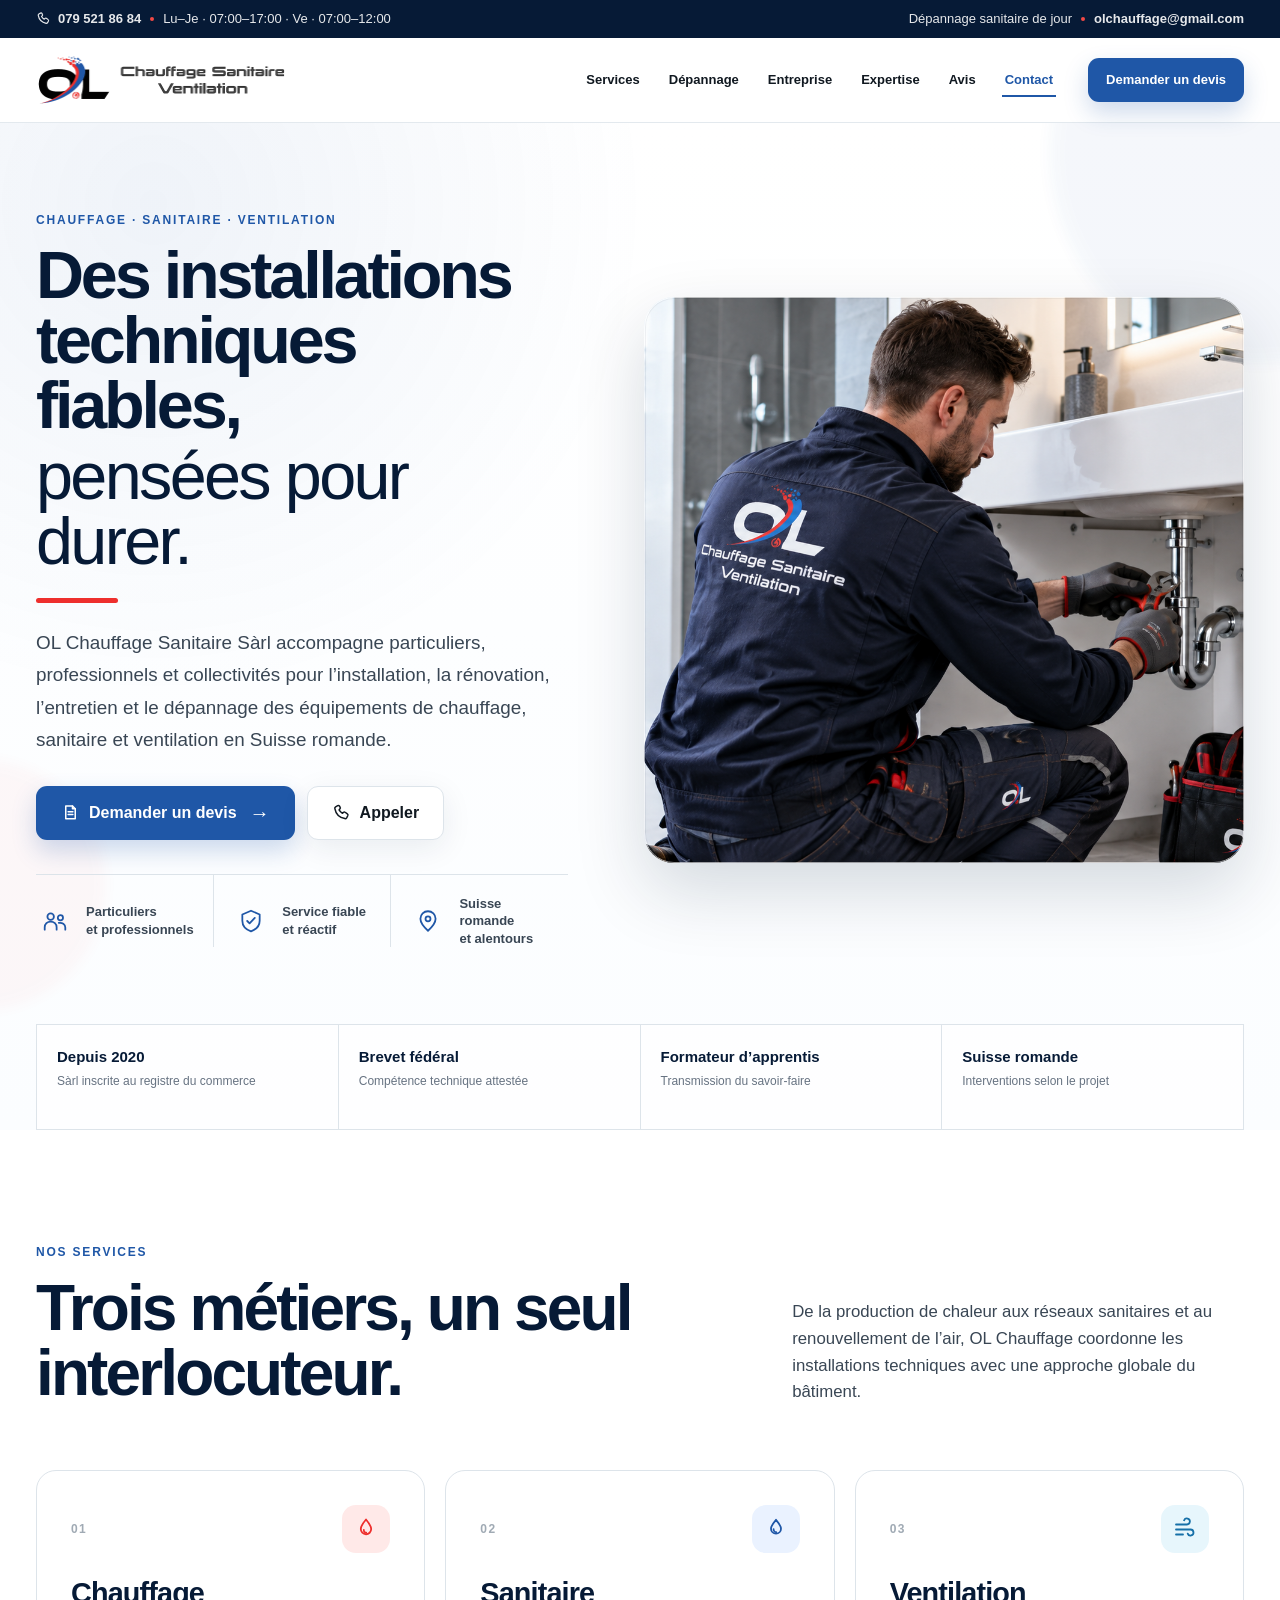
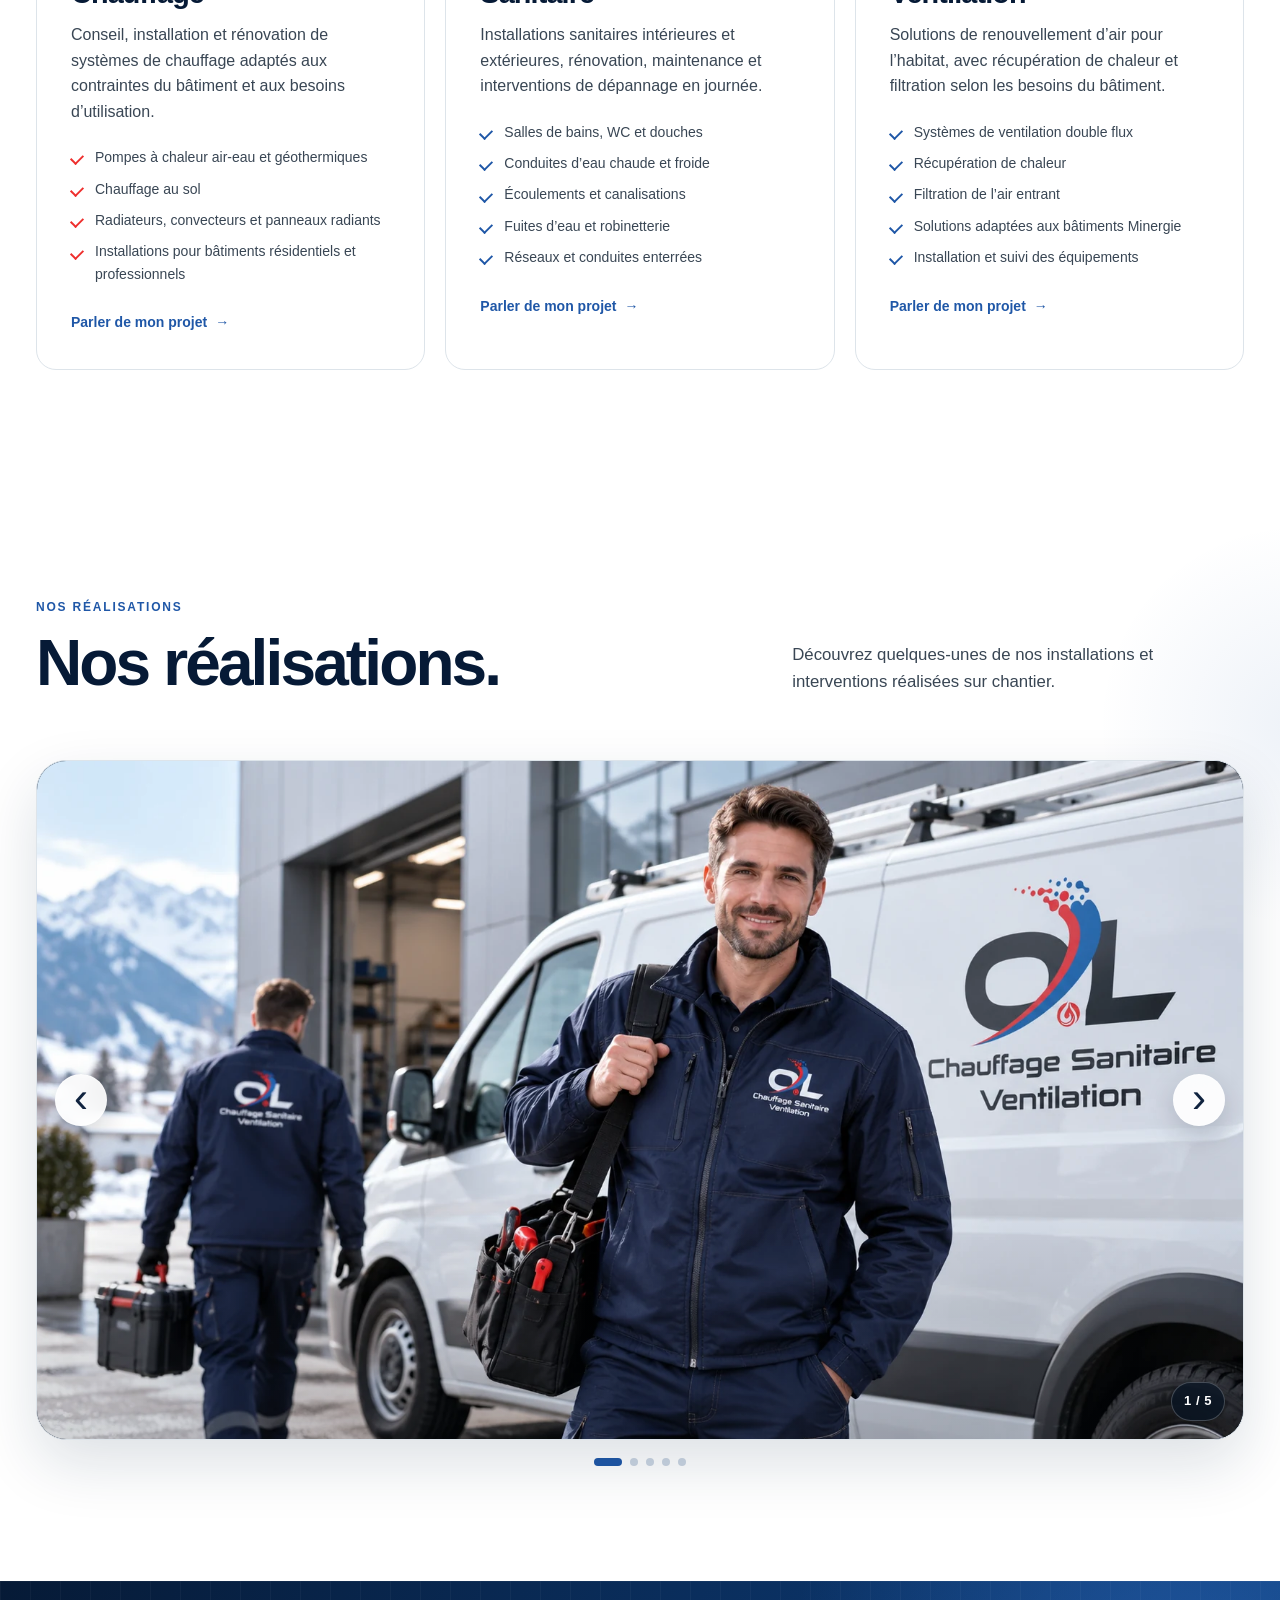
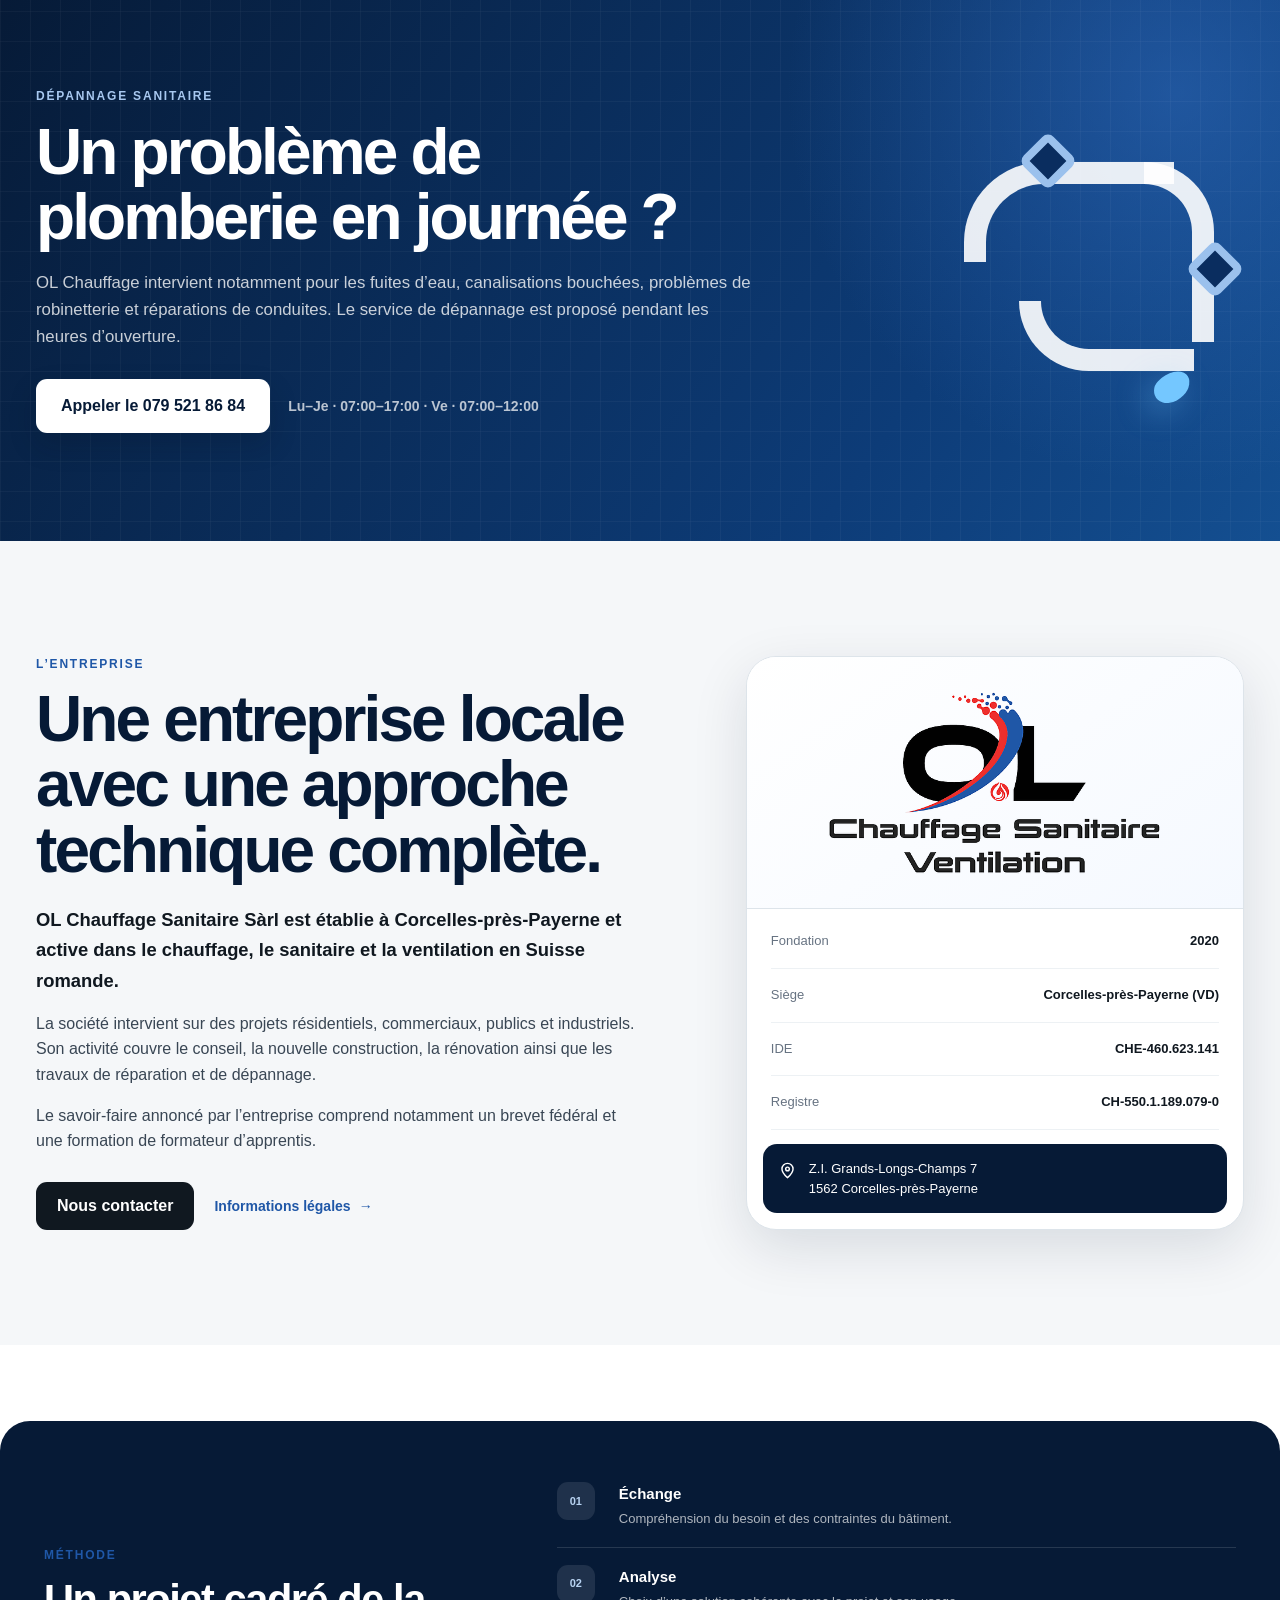
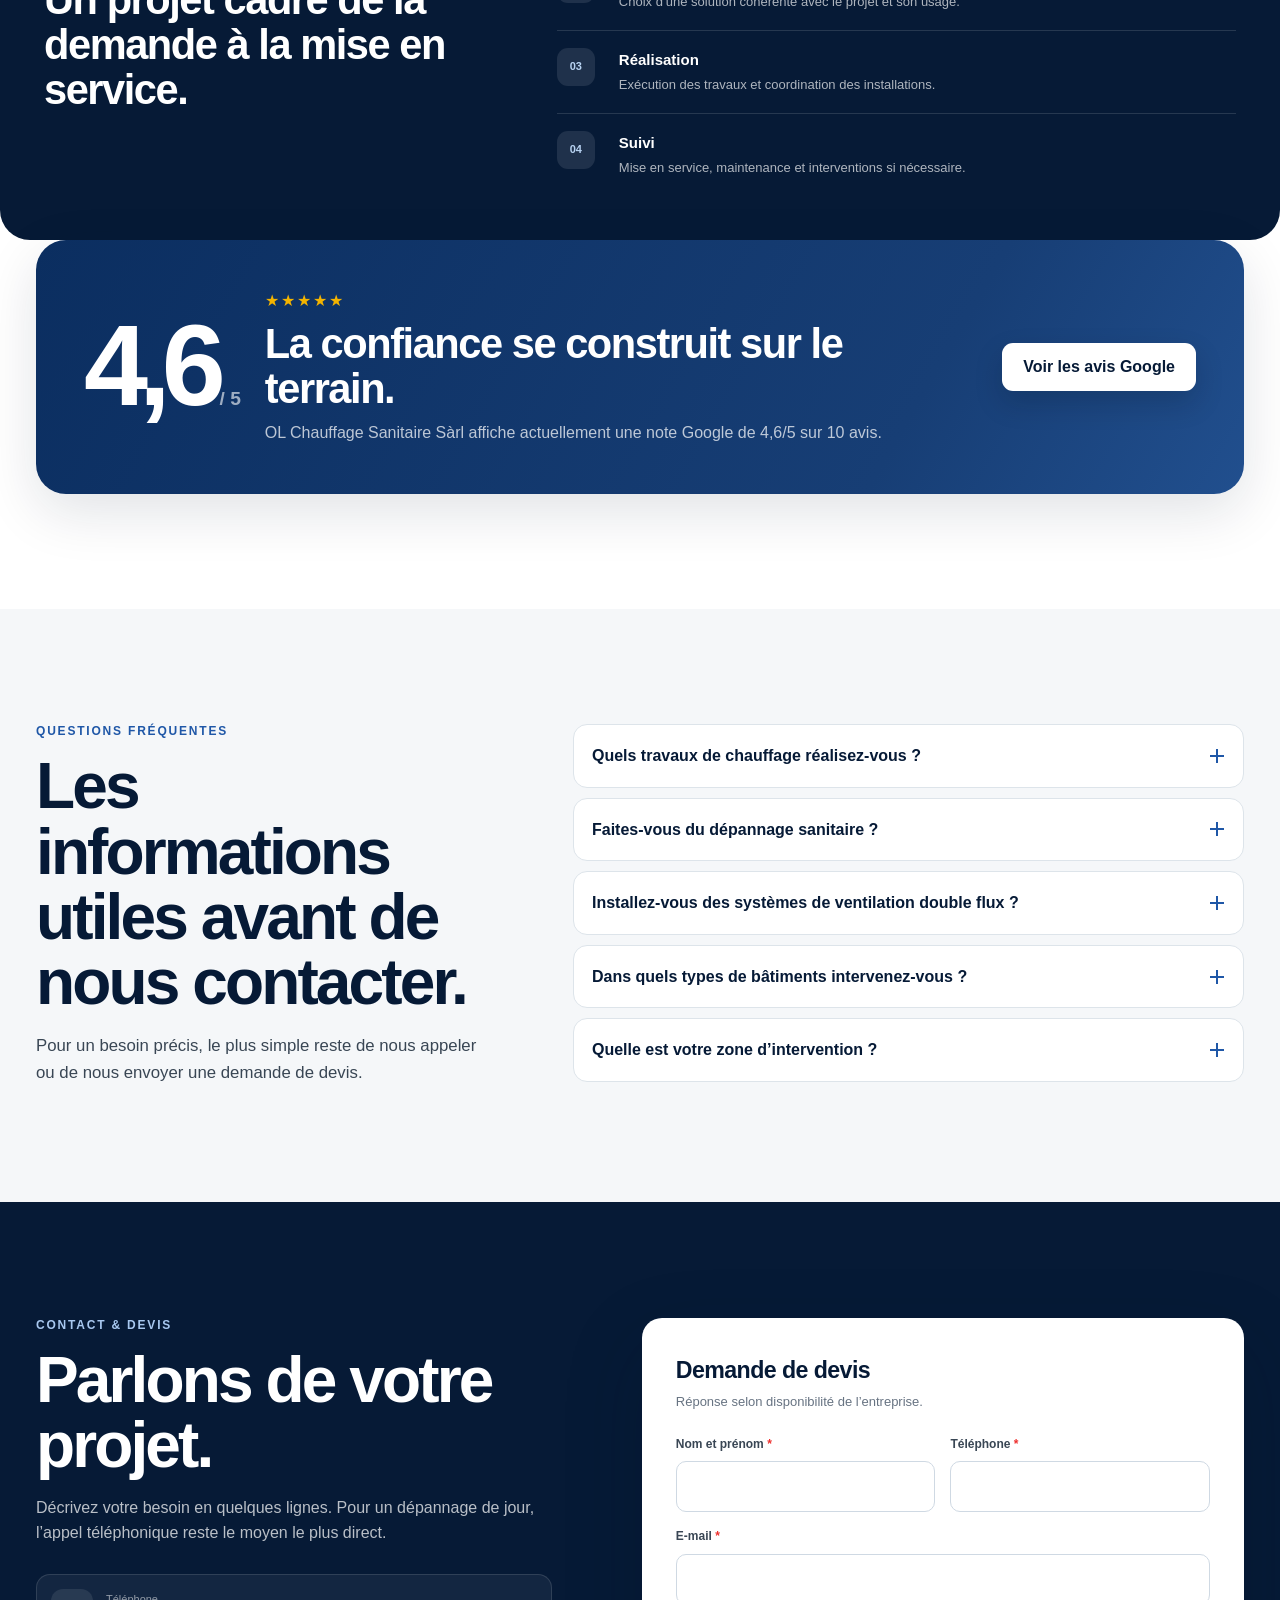
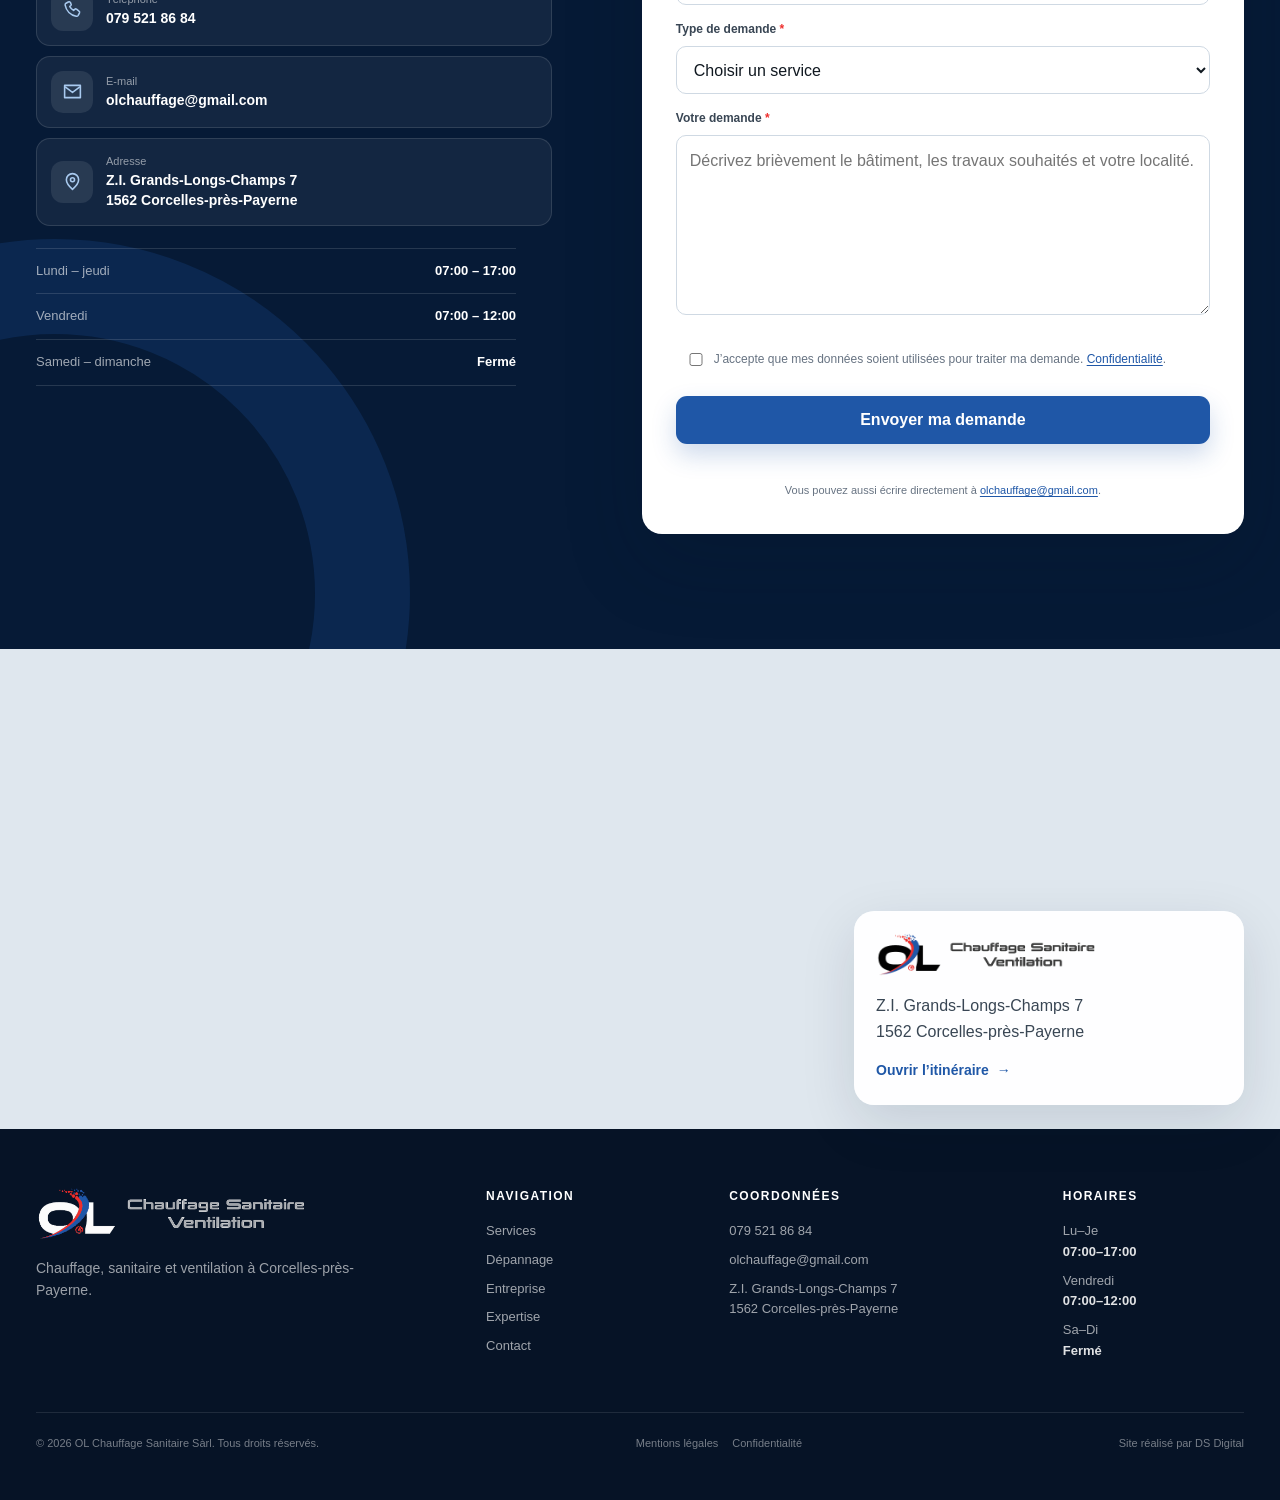
==== commit 01e30837: "Update index.html" ====
--- a/index.html
+++ b/index.html
@@ -28,7 +28,7 @@
   <link rel="apple-touch-icon" href="apple-touch-icon.png">
   <link rel="manifest" href="site.webmanifest">
 
-  <link rel="stylesheet" href="style.css?v=20260912-realisations-folder">
+  <link rel="stylesheet" href="style.css?v=20260912-hero-folder">
 
   <script type="application/ld+json">
   {
@@ -174,7 +174,7 @@
 
         <div class="hero-visual reveal is-visible">
           <figure class="hero-visual__photo">
-            <img src="assets/images/hero-ol-technicien.webp" alt="Technicien OL Chauffage intervenant sur une installation de chauffage" width="790" height="745" fetchpriority="high">
+            <img id="heroDynamicPhoto" src="photo-hero/01-hero-ol-technicien.png" alt="Technicien OL Chauffage intervenant sur une installation de chauffage" width="790" height="745" fetchpriority="high">
           </figure>
         </div>
       </div>
@@ -598,6 +598,6 @@
     <a href="#contact" class="mobile-actions__quote">Devis</a>
   </div>
 
-  <script src="script.js?v=20260912-realisations-folder" defer></script>
+  <script src="script.js?v=20260912-hero-folder" defer></script>
 </body>
 </html>
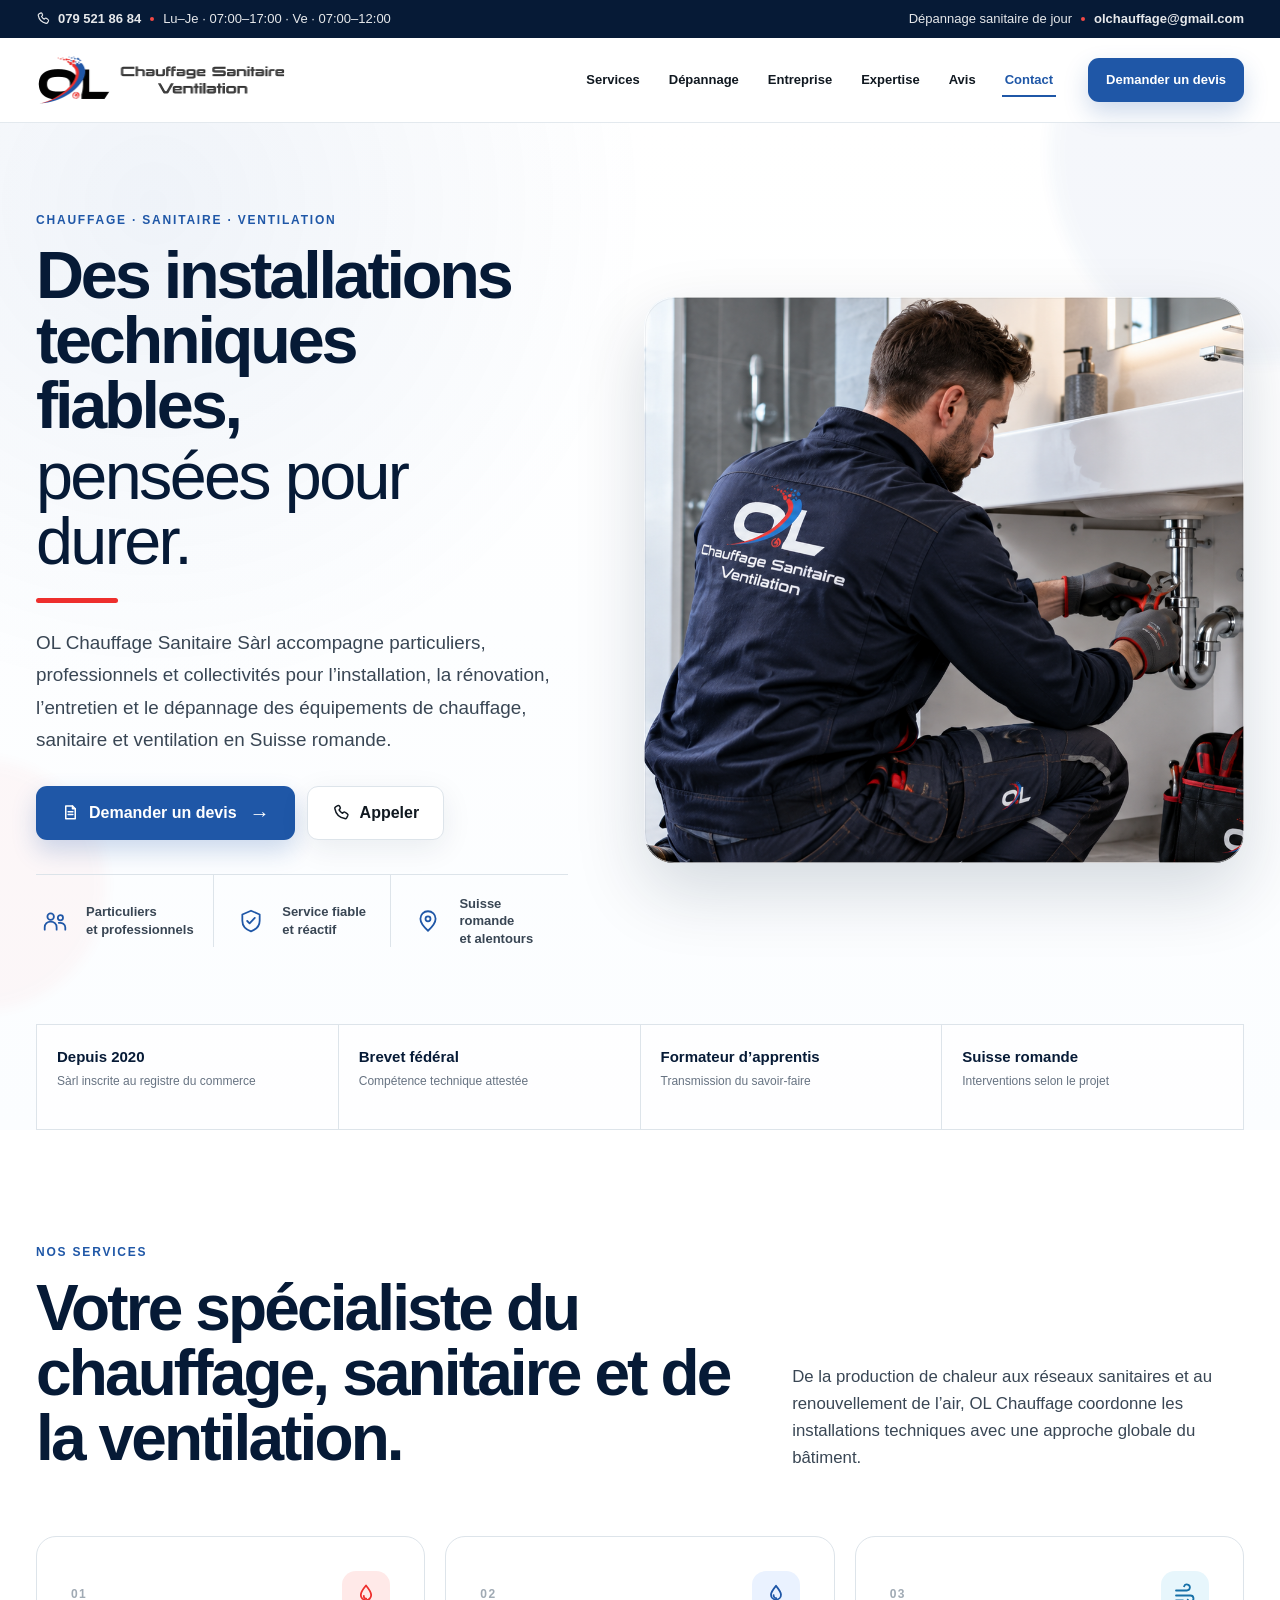
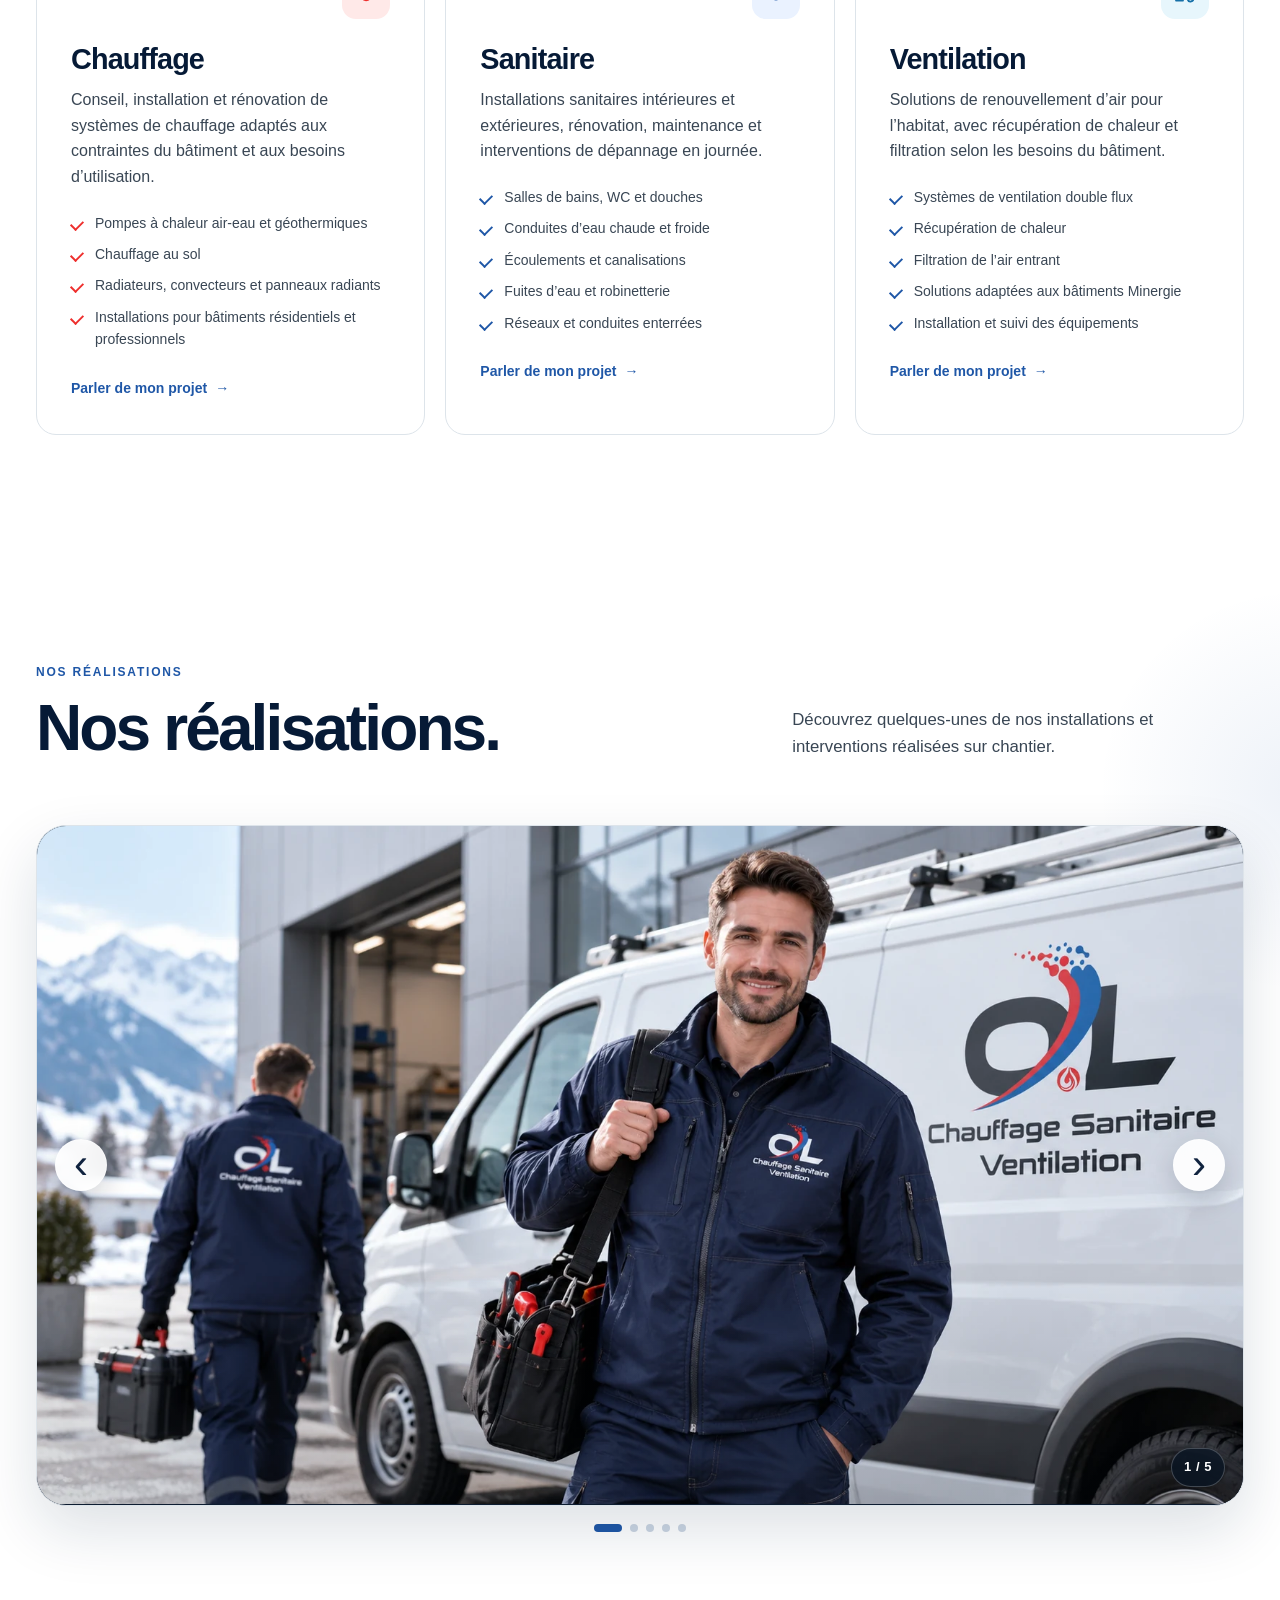
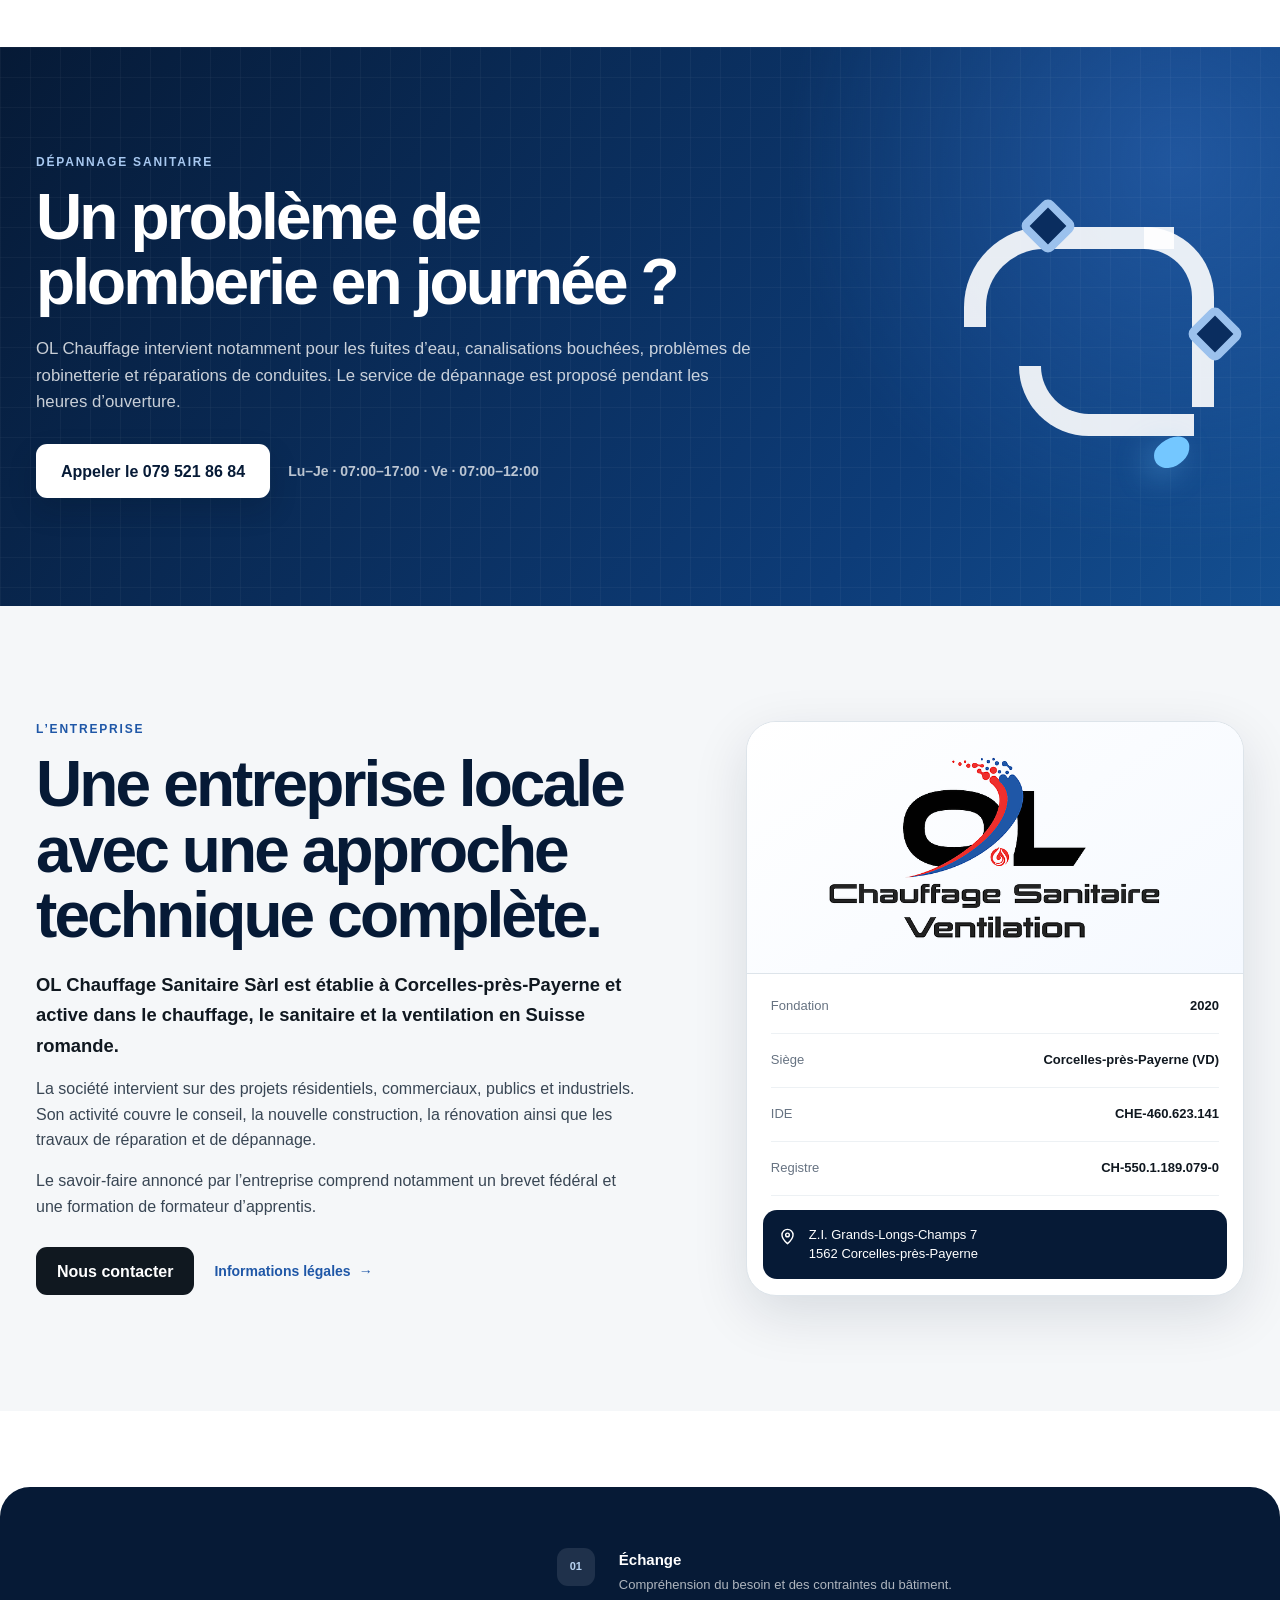
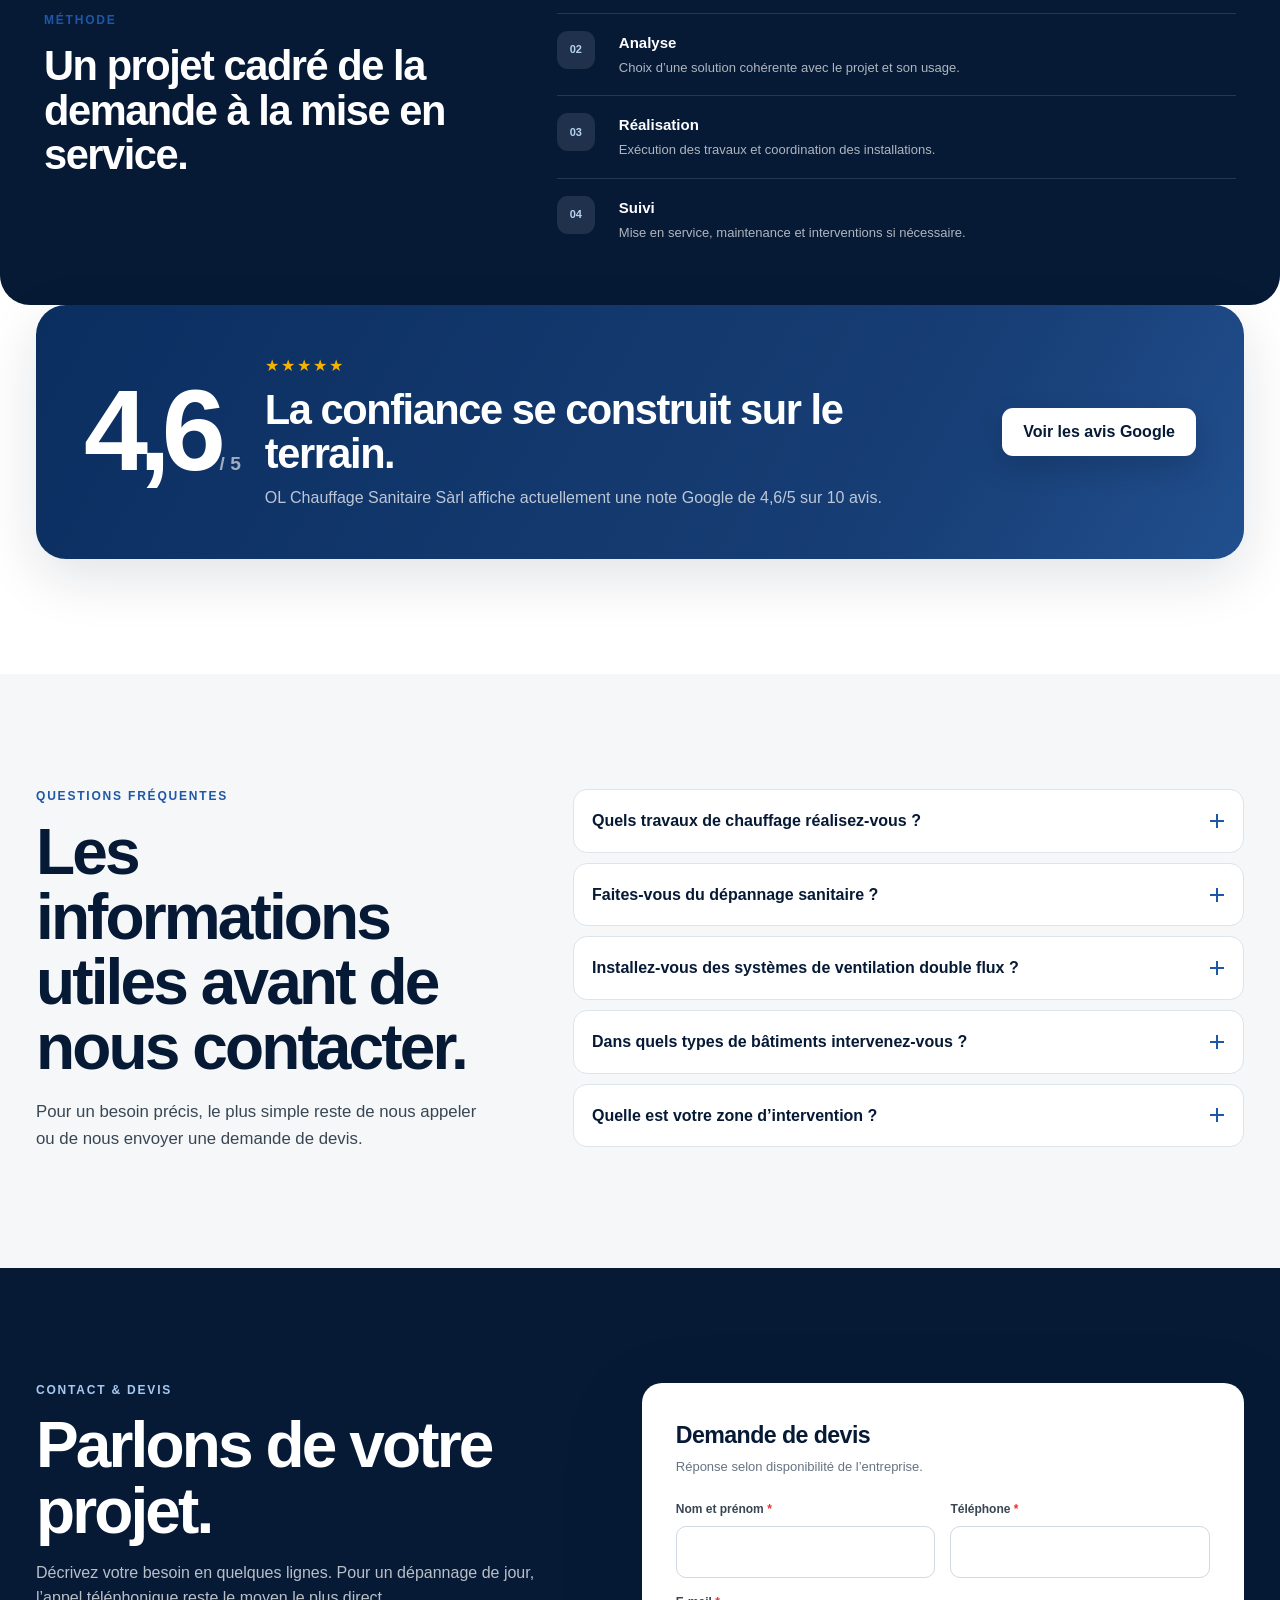
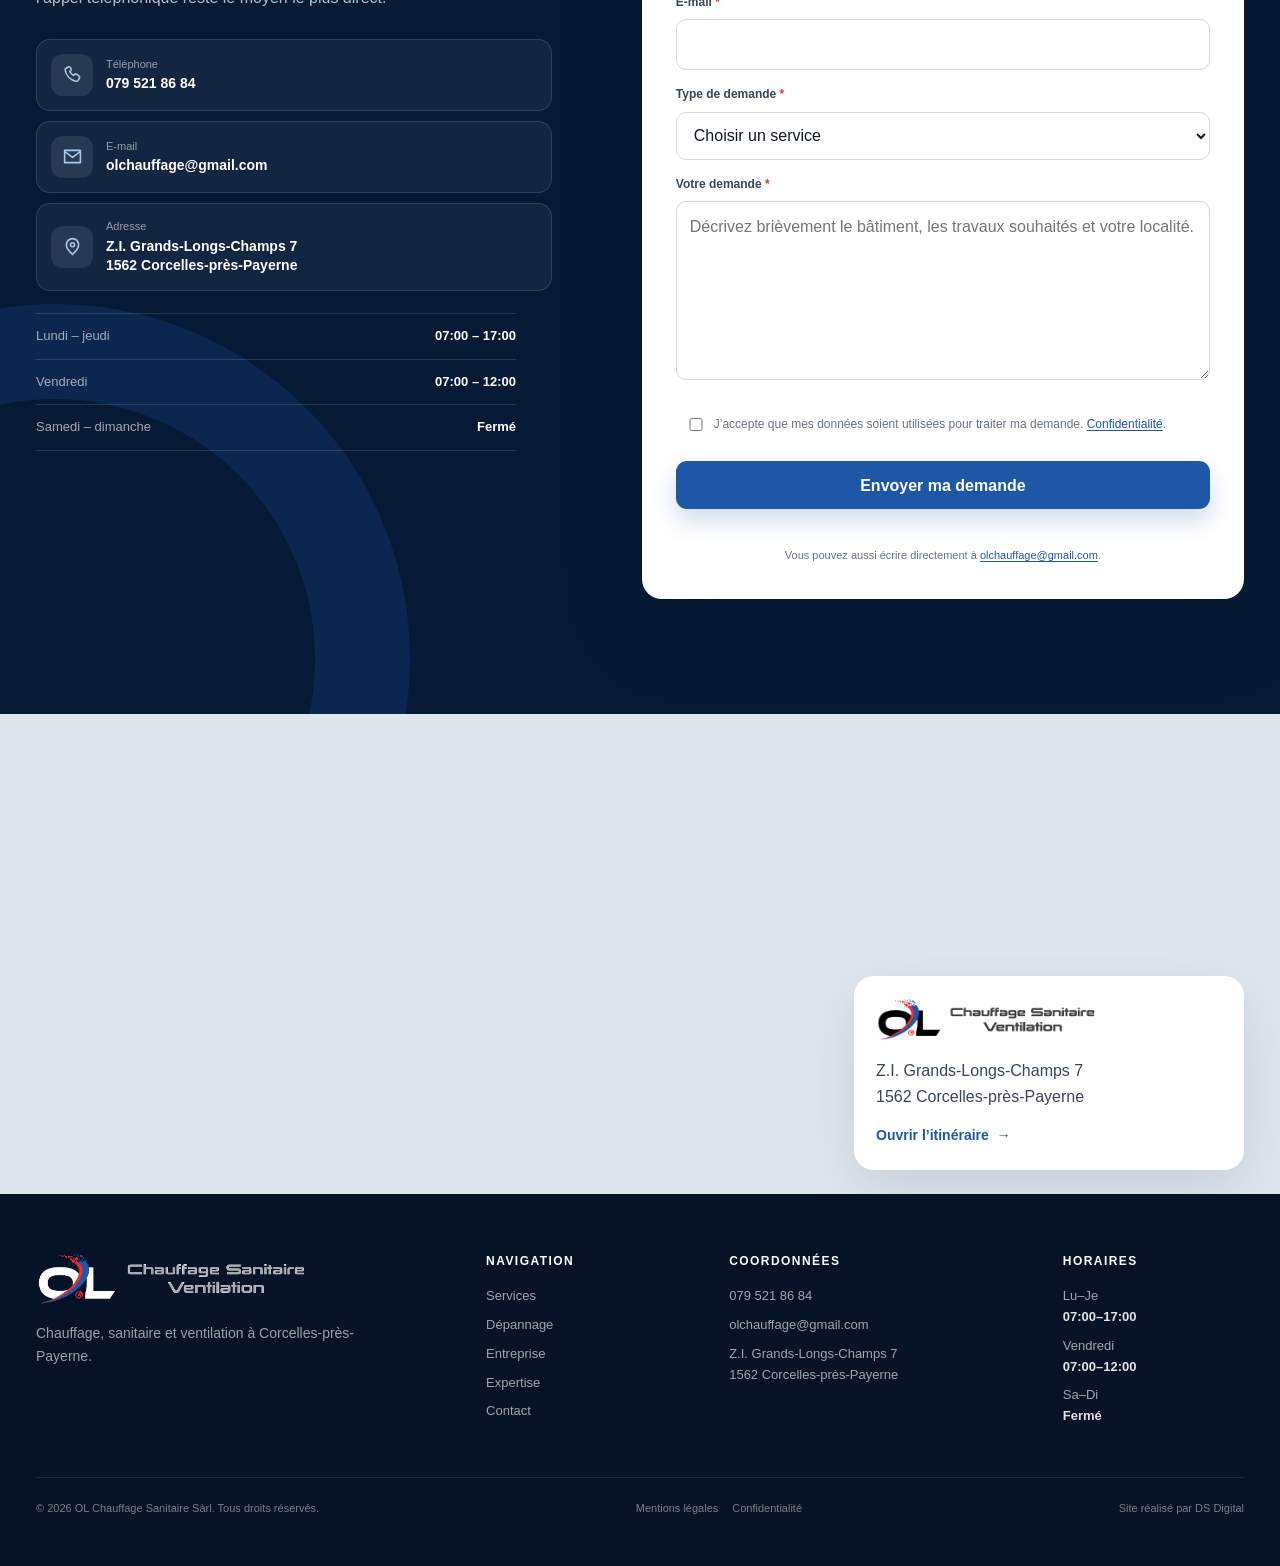
==== commit db8eee00: "Update index.html" ====
--- a/index.html
+++ b/index.html
@@ -204,7 +204,7 @@
         <header class="section-head section-head--split reveal">
           <div>
             <p class="eyebrow">Nos services</p>
-            <h2>Trois métiers, un seul interlocuteur.</h2>
+            <h2>Votre spécialiste du chauffage, sanitaire et de la ventilation.</h2>
           </div>
           <p>De la production de chaleur aux réseaux sanitaires et au renouvellement de l’air, OL Chauffage coordonne les installations techniques avec une approche globale du bâtiment.</p>
         </header>
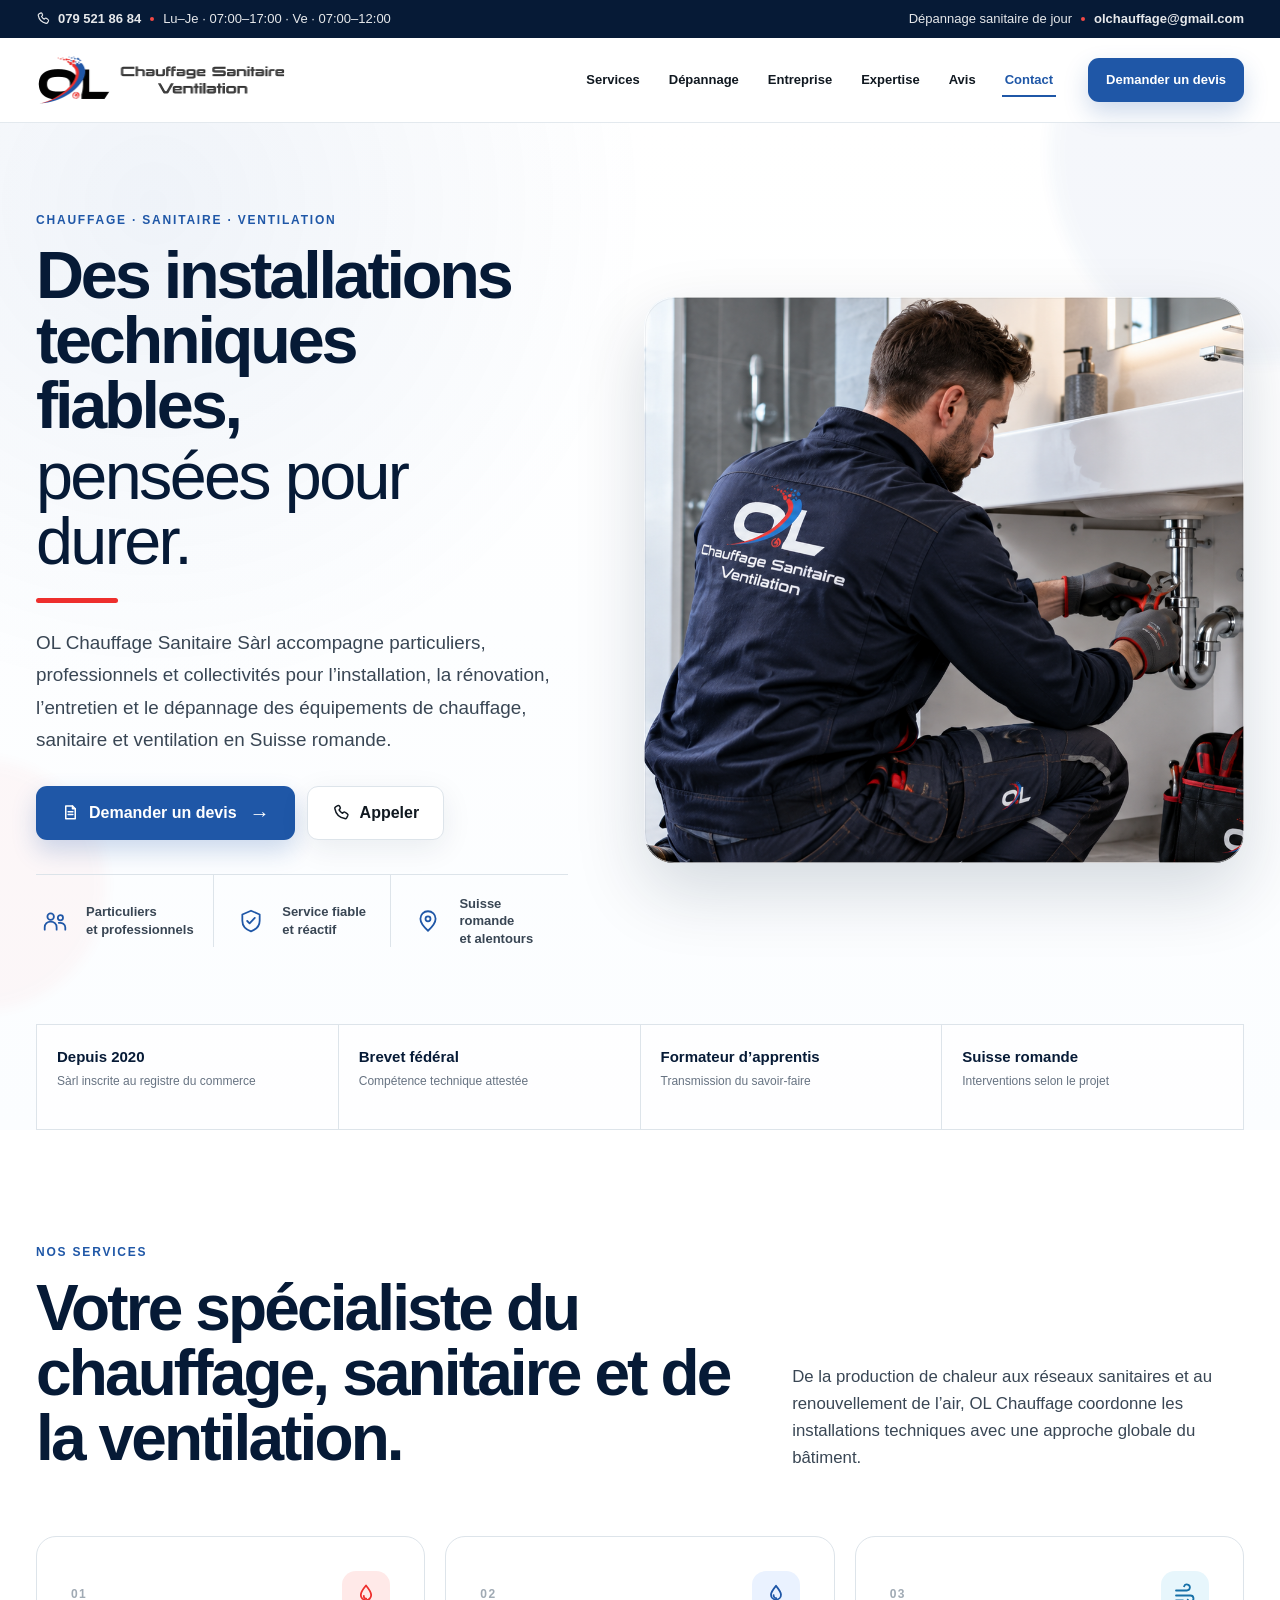
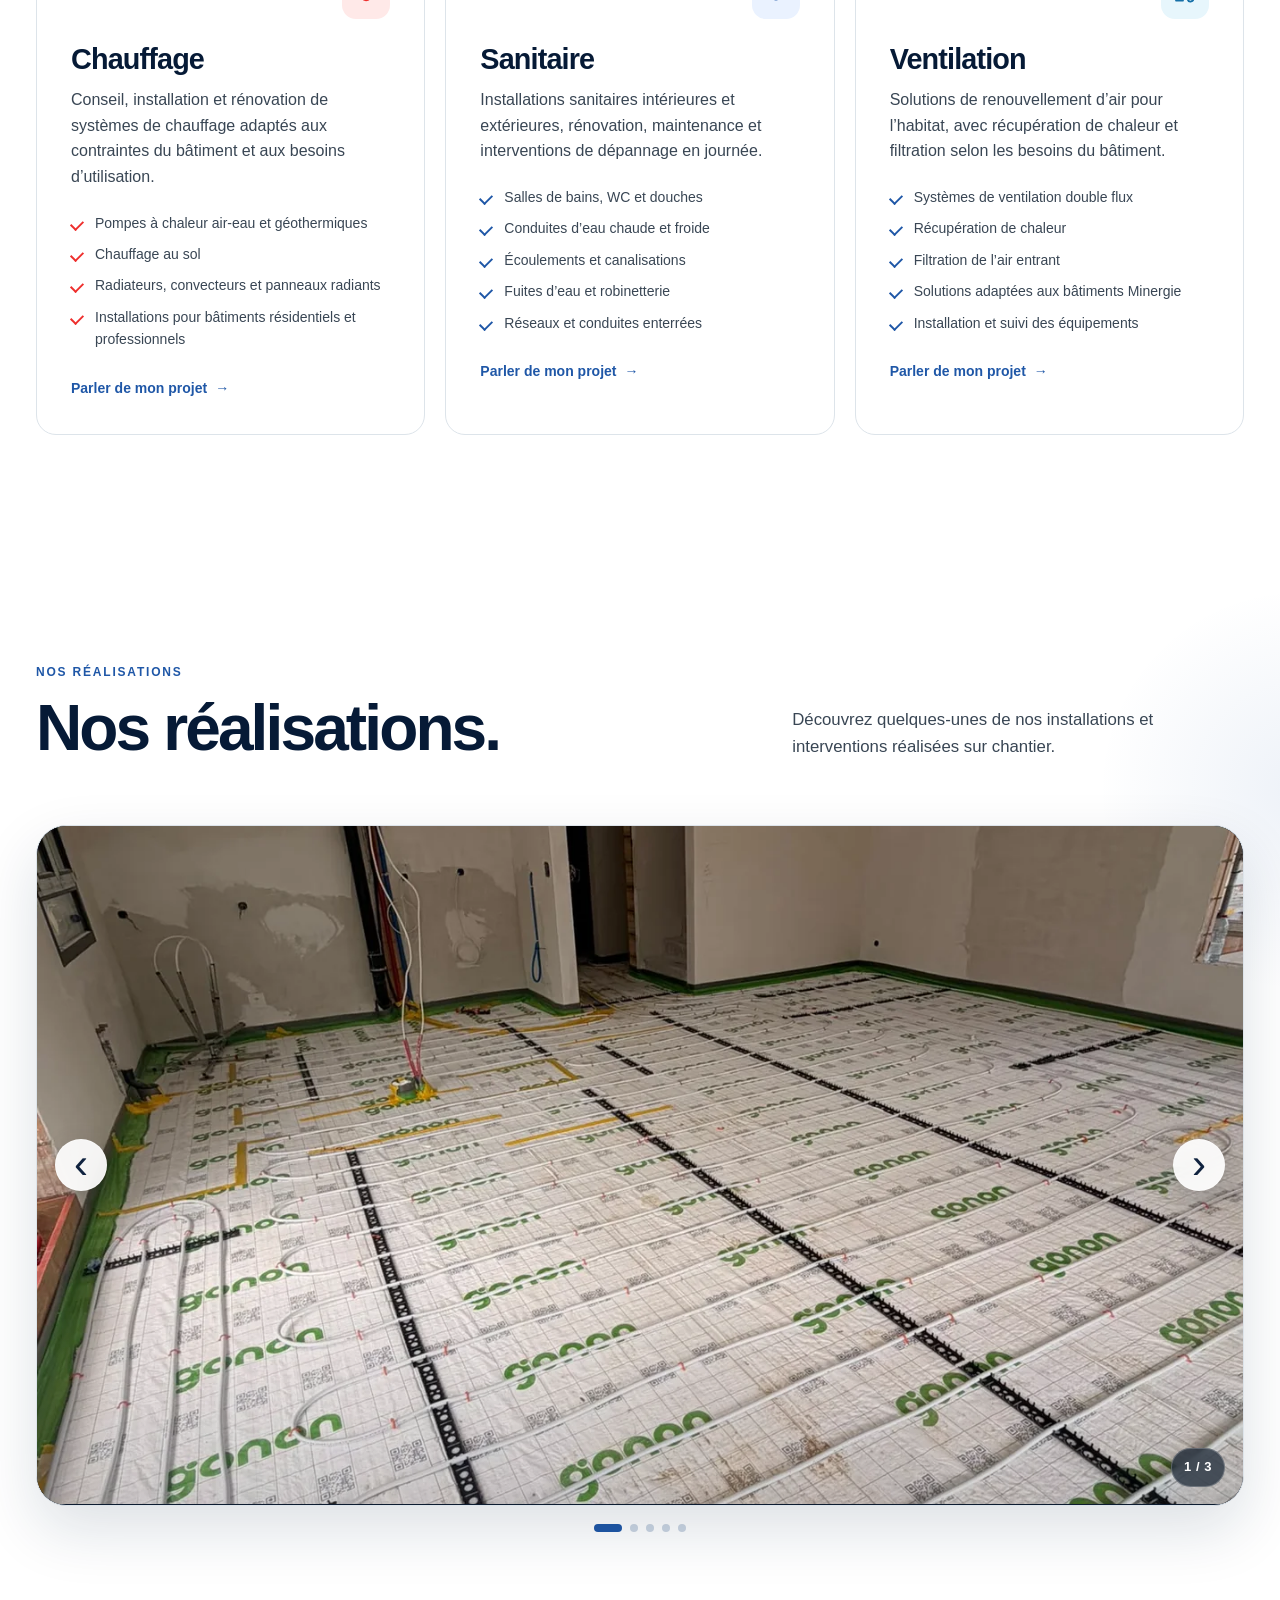
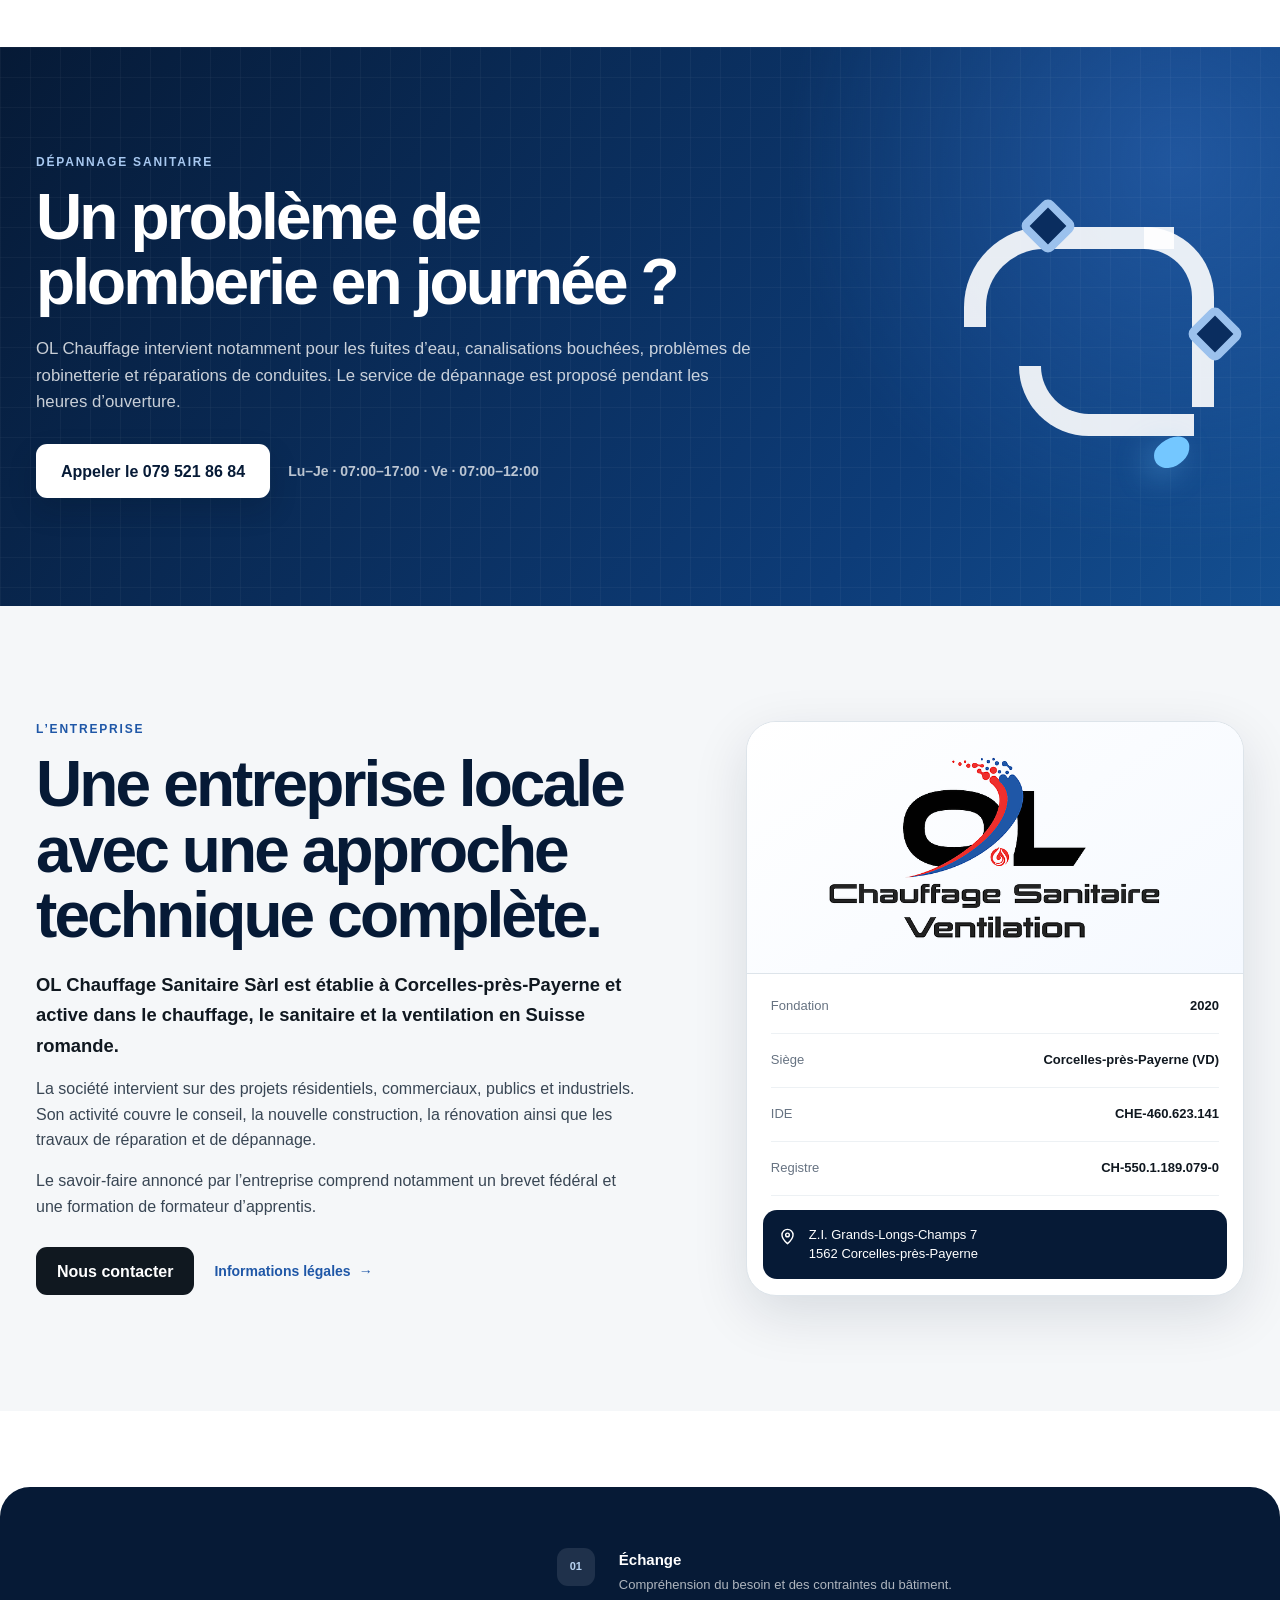
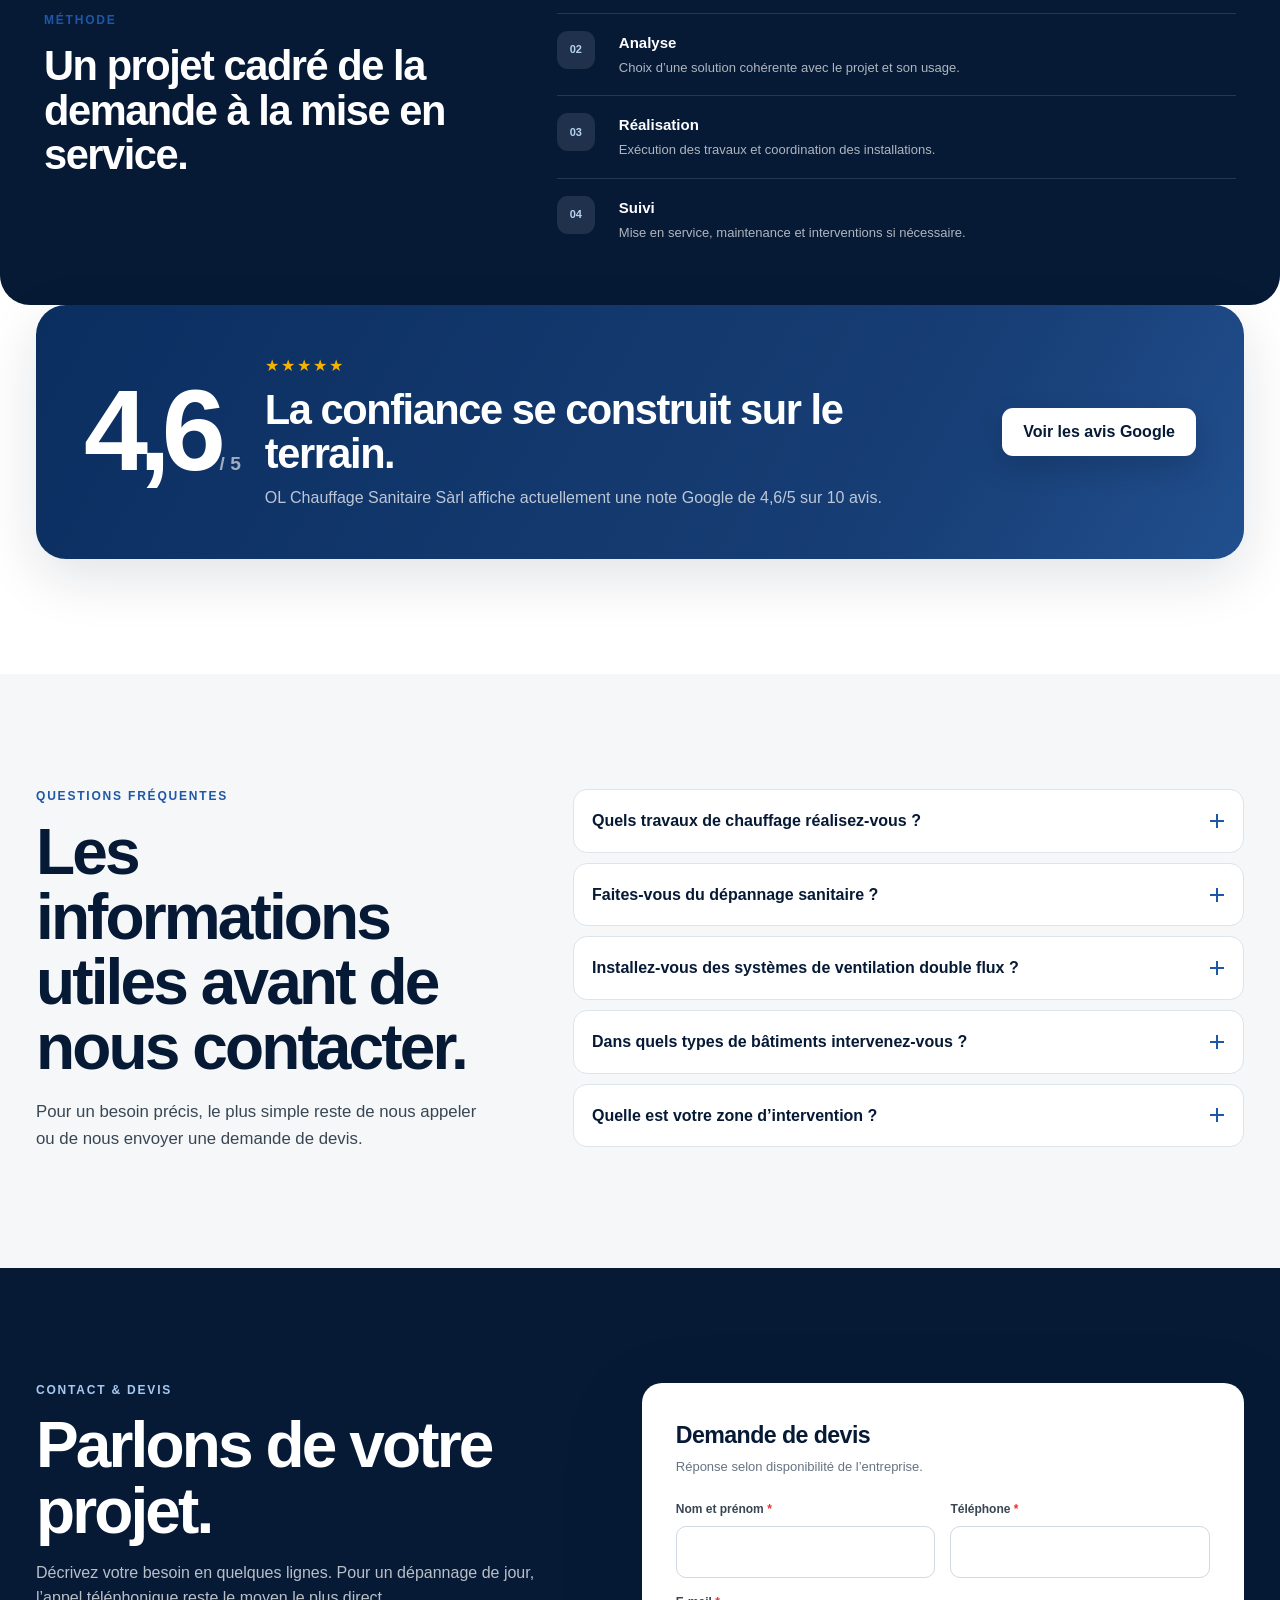
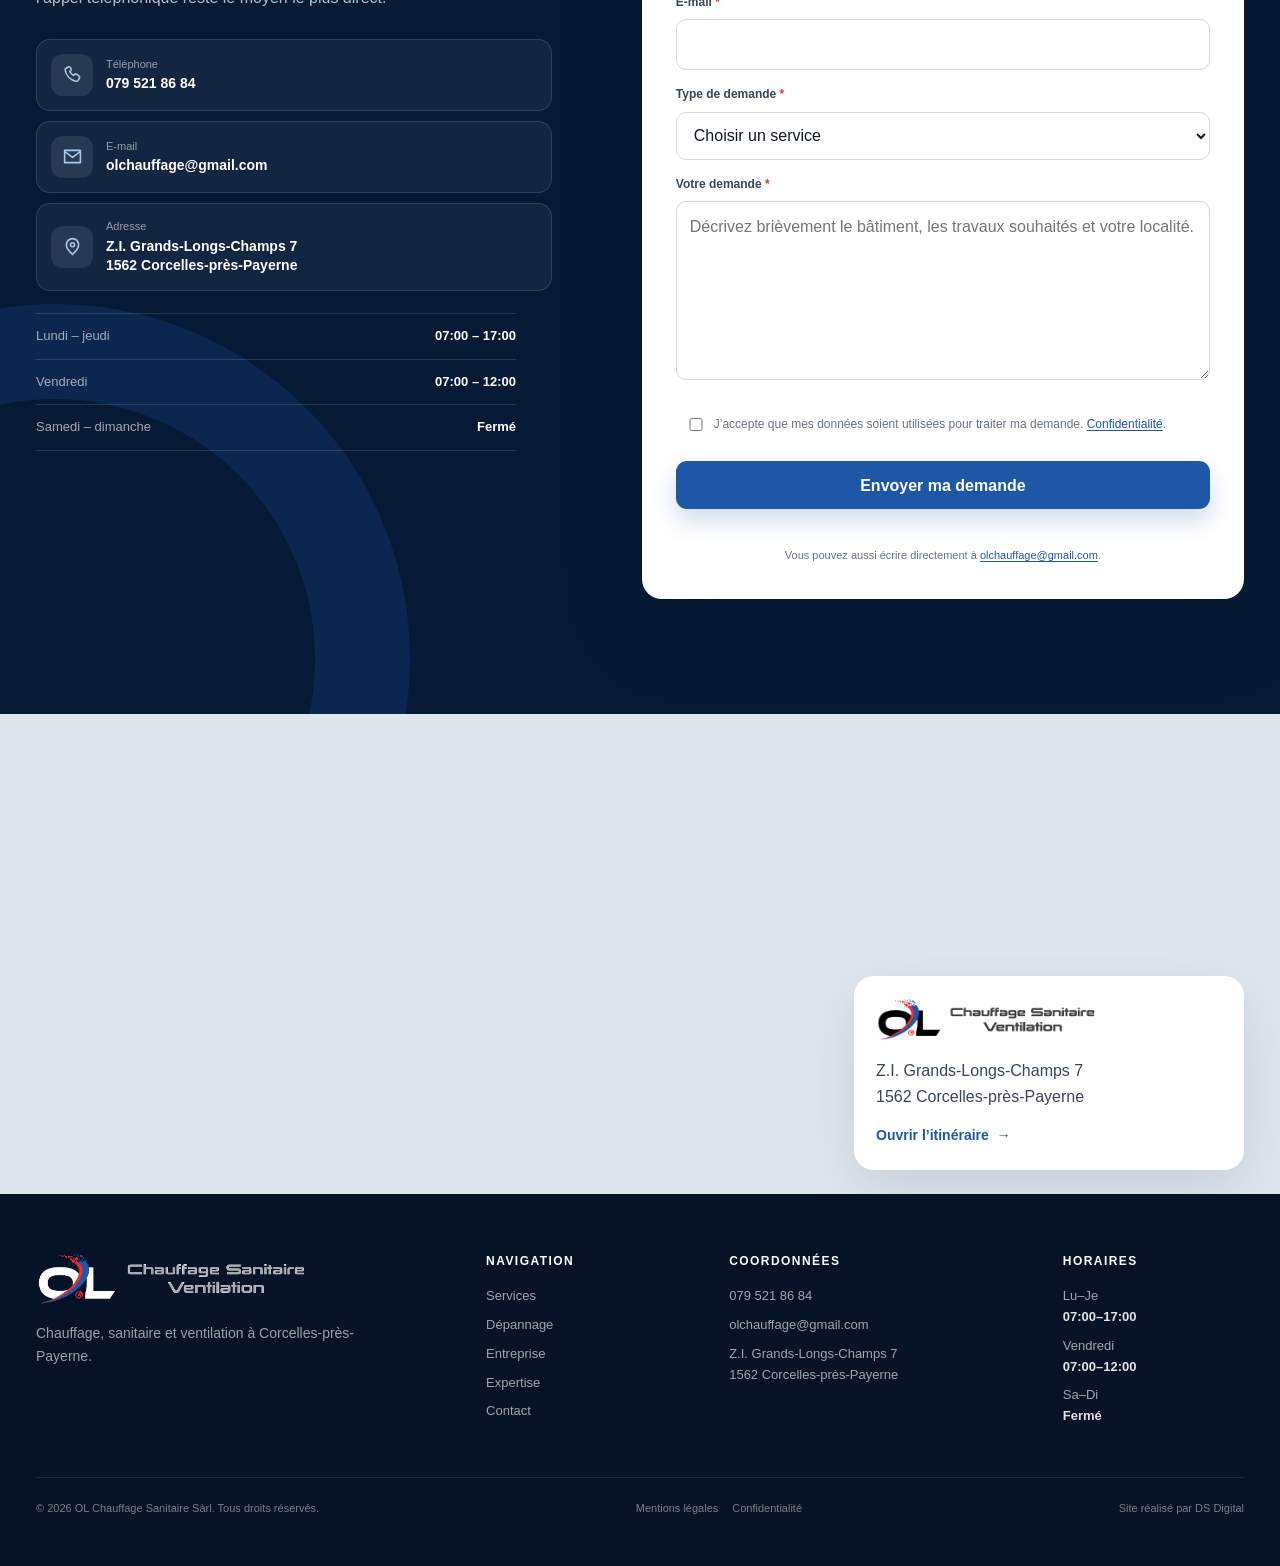
==== commit 2ab7b1ee: "Update index.html" ====
--- a/index.html
+++ b/index.html
@@ -282,12 +282,6 @@
         <div class="field-slider reveal" id="fieldSlider" aria-roledescription="carrousel" aria-label="Nos réalisations">
           <div class="field-slider__viewport">
             <div class="field-slider__track">
-              <figure class="field-slider__slide is-active" data-slide="0">
-                <img src="photos-realisations/01-equipe-intervention.webp" alt="Techniciens OL Chauffage devant un véhicule d’intervention" width="1672" height="941" decoding="async">
-              </figure>
-              <figure class="field-slider__slide" data-slide="1" aria-hidden="true">
-                <img src="photos-realisations/02-sanitaire-intervention.webp" alt="Technicien OL Chauffage intervenant sur une installation sanitaire" width="1672" height="941" loading="lazy" decoding="async">
-              </figure>
               <figure class="field-slider__slide" data-slide="2" aria-hidden="true">
                 <img src="photos-realisations/03-chauffage-au-sol.webp" alt="Installation de chauffage au sol sur un chantier" width="1152" height="1536" loading="lazy" decoding="async">
               </figure>
